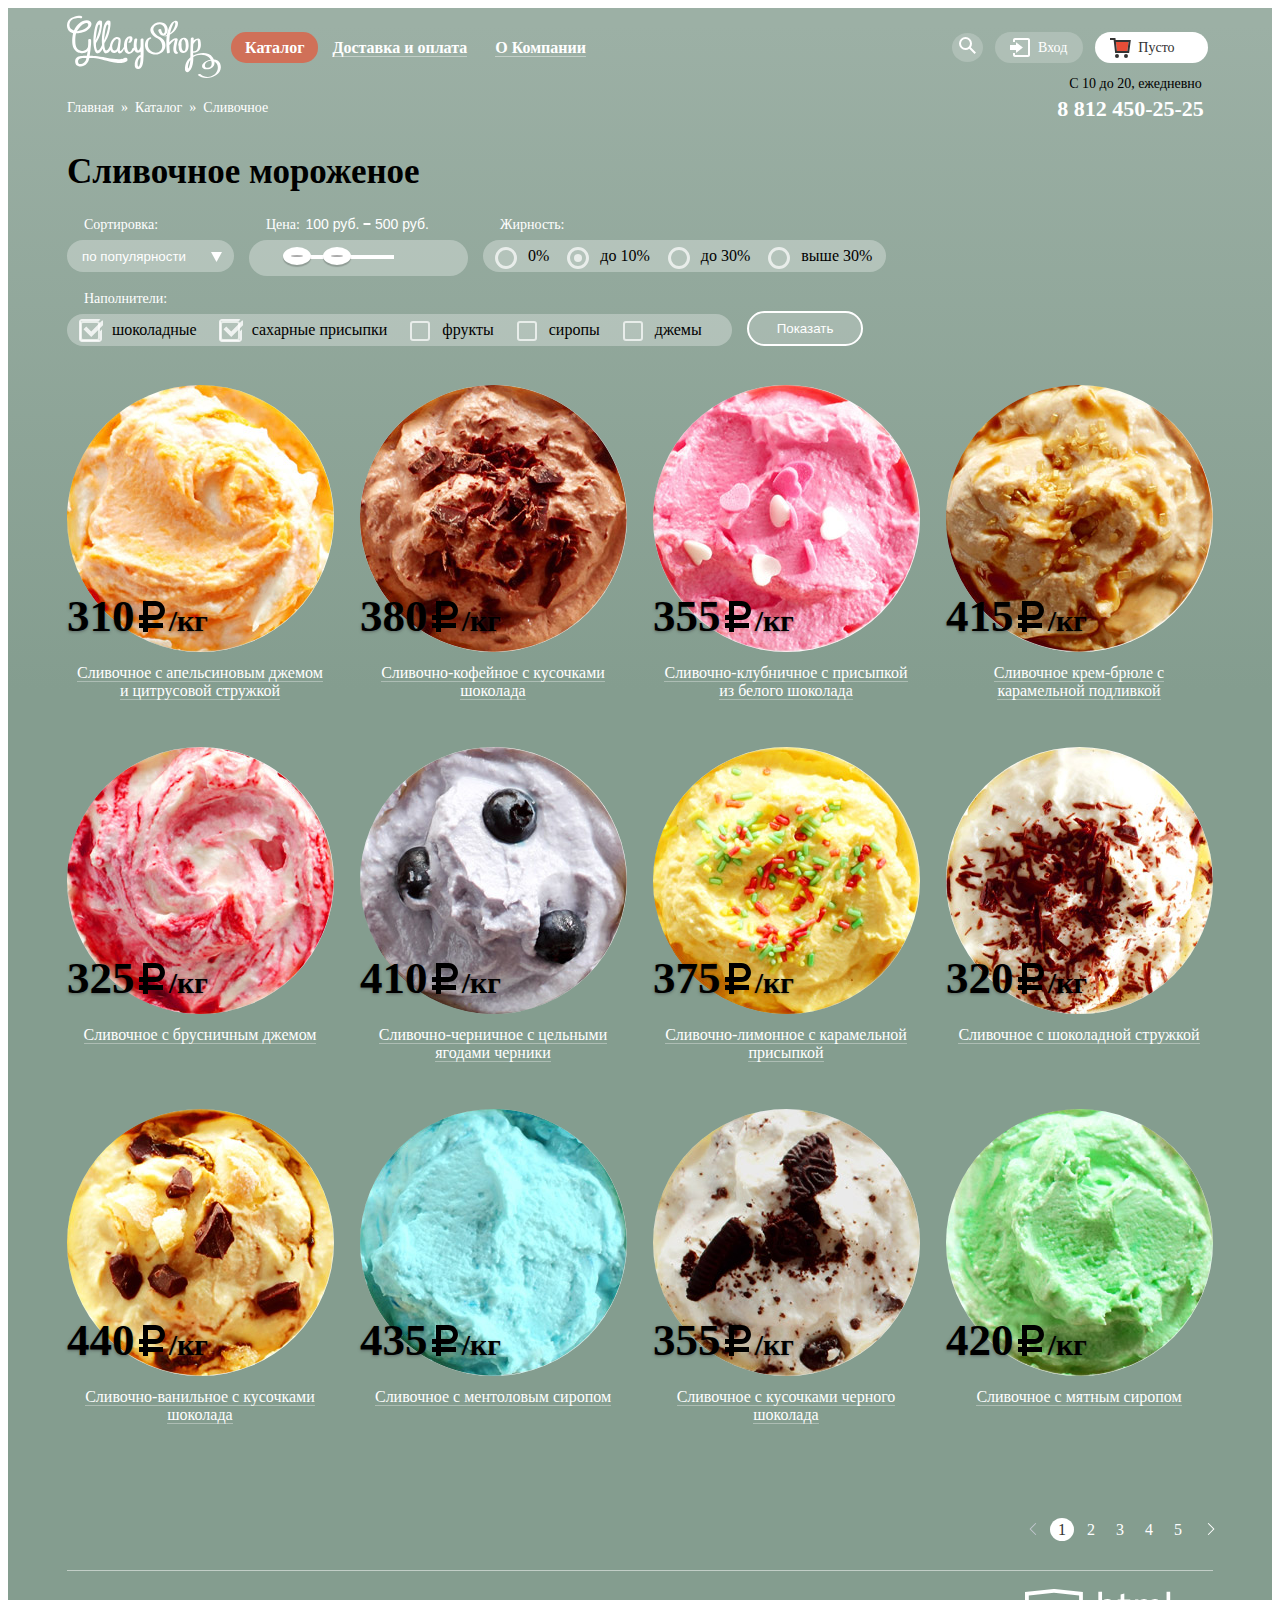
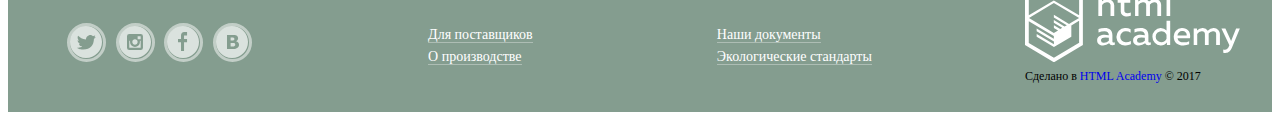
==== catalog.html @ a34c25b6 "сетки (исправление)" ====
<!DOCTYPE html>
<html lang="ru">
  <head>
    <meta charset="utf-8">
    <title>HTML Academy: Глейси</title>
    <link href="https://fonts.googleapis.com/css?family=Roboto:400,500,700" rel="stylesheet">
    <link href="css/normalize.css" rel="stylesheet">
    <link rel="stylesheet" href="css/style.css">
  </head>

  <body>
    <div class="site-wrapper catalog-background">
      <header class="main-header">
        <nav class="main-navigation">
          <a class="main-header-logo" aria-label="Магазин мороженого Глэйси" href="index.html">
            <svg xmlns="http://www.w3.org/2000/svg" width="154" height="64" viewBox="0 0 154 64">
              <g fill="#FFF">
                <path d="M59.292 42.755c-.833-.25-2.153.373-2.153.373s-3.027 2.513-17.84-.378c-10.908-2.129-16.583-1.917-16.583-1.917s1.833-12.5 1.333-16c0 0 0-.917-1.083-.917s-1.75.417-1.75 1 .167 4.417-.25 7.083c0 0-1.417 4.251-6.167 3.917s-5.75-3.75-6.167-6.083-.666-8.833.584-11.5c0 0 7.167.25 11.667-3.583s4.25-7.167 2.083-8.583S15.883 5 12.049 8.5s-5.083 7-5.083 7-5.625-1.208-4.333-7.083C3.982 2.277 12.393 3 12.393 3c1.75.333 1.823.5 2.406-.083s1-2.083-1.75-2.167S2.049 2.021.466 7.5c-1.685 5.828 1.435 9.997 5.622 10.643 0 0-2.288 10.107.545 15.107s6.94 4.917 8.595 4.917 4.572-.916 5.405-2.25c0 0-.393 3.581-.724 4.88 0 0-6.935-.095-9.109 1.036-3.688 1.917-2.917 6.48-1.5 8.104 1.204 1.38 4.812 2.125 7.417.896 2.705-1.277 4.865-3.739 5.549-7.697 0 0 6.368-.469 12.534 1.364s14.756 3.556 17.34 3.556 8.046-.738 8.327-2.889c.186-1.438-.342-2.162-1.175-2.412zM15.862 9.328s3.281-2.5 4.844-.938c0 0 1.25 1.281.094 2.812-.656.869-2.396 3.589-10.656 4.938-.001.001 2.593-4.562 5.718-6.812zm.265 38.906s-4.531 2.469-5.047-.875c-.333-2.158.89-3.18 1.687-3.57s1.875-.879 6.579-.711c0 0 0 3.328-3.219 5.156z"/><path d="M73.576 24.477l-.002 6.77c-.007.038-.019.075-.021.115-.035.931-.418 1.734-.861 2.537a5.56 5.56 0 0 1-1.18 1.463c-.533.469-.877-.564-1.078-.985-1.391-2.915-.726-6.812-.187-9.862.257-1.454-2.706-1.077-2.936.222-.334 1.888-.869 5.118-.547 7.906-.587.101-1.167.366-1.341.737-.511 1.088-2.009 4.704-3.833 3.258-1.319-1.046-1.461-3.743-1.6-5.268-.191-2.111.154-4.267.816-6.266-.058.173 1.14-2.823 1.67-1.703.326.69.032 2.641-.608 3.122-1.571 1.182.875 1.67 1.824.956 1.802-1.356 3.05-5.708-.074-6.232-3.464-.581-5.438 2.923-6.163 5.697-.335 1.279-.563 3.074-.504 4.886-.481.832-2.097 3.533-3.047 4.026-1.125.584-1.104-.229-1.062-.75s.542-5.146.813-8.271c.175-2.014-.062-2.771-.5-3.646s-3.994-2.825-7.146.833c-2.183 2.534-2.912 4.927-3.08 7.054-.213.425-.443.873-.71 1.362-1.5 2.75-3.384 3.909-4.062 2-.594-1.672-.906-3.703-.75-6.188.005-.088 3.5-5 5.062-11.75s1.25-10.062.438-10.625-4.25-1.938-6.312 6.25c-1.523 6.047-2.137 12.5-1.565 17.879a41.603 41.603 0 0 1-1.229 2.434c-1.5 2.75-3.384 3.909-4.062 2-.594-1.672-.906-3.703-.75-6.188.005-.088 3.5-5 5.062-11.75s1.25-10.062.438-10.625-4.25-1.938-6.312 6.25-2.465 17.126-.5 23.125c0 0 1.081 3.375 3.103 3.125 1.671-.207 3.656-1.846 4.829-4.906.144.615.301 1.215.487 1.781 0 0 1.081 3.375 3.103 3.125 1.376-.17 2.964-1.32 4.14-3.423.711 1.839 2.239 3.34 4.213 2.985 2.667-.479 3.218-1.932 3.218-1.932s-.051 2.383 1.657 2.383c1.525 0 2.729-.889 3.938-3.159.409-.77.642-1.218.773-1.481.356 2.144 1.241 4.055 3.018 4.83 2.976 1.298 5.62-1.172 7.167-3.608.473 1.199 1.24 2.156 2.461 2.616 1.338.505 2.659.013 3.772-.928-.005 1.173-.016 2.346-.026 3.519-.584.001-1.239.143-1.547.415-3.203 2.825-4.598 6.241-4.195 10.521.233 2.48 2.576 3.597 4.725 2.662 3.101-1.35 3.57-6.021 3.83-8.836.625-6.829.139-13.939.139-20.791 0-1.293-2.906-.702-2.906.329zM30.252 13.281c.688-2.656 1.329-3.719 1.954-3.719s.938.719.469 3-1.987 8.626-4.094 12.75c0 0 .983-9.374 1.671-12.031zm8.418 0c.688-2.656 1.329-3.719 1.954-3.719s.938.719.469 3-1.987 8.626-4.094 12.75c0 0 .984-9.374 1.671-12.031zm12.859 12.427c-.074.58-.459 4.292-.959 6.292s-.953 2.78-2.583 3.438c-1.704.688-2.438-1.418-2.438-1.418-1.146-3.208.396-6.042 1.667-7.919s2.573-2.096 3.312-1.955a1.36 1.36 0 0 1 1.001 1.562zm21.972 18.056c-.038 2.683-.381 5.377-1.579 7.81-.701.146-1.029-.117-1.239-1.237a10.734 10.734 0 0 1 .049-3.251c.24-2.021 1.382-3.736 2.783-5.153-.007.61-.005 1.22-.014 1.831zM92.301 21.649c-2.541-1.229-4.811-3.29-5.715-6-1.279-3.827 2.928-6.647 6.275-6.474 3.488.181 5.137 3.625 4.967 6.709-.061 1.095-.748 3.557-2.096 2.277-.951-.906-1.369-2.375-1.566-3.632-.191-1.21-3.1-.495-2.898.776.578 3.657 4.527 7.689 7.898 3.863 3.014-3.418 1.656-9.462-2.574-11.233-4.523-1.893-10.135.077-12.529 4.327-2.732 4.85 2.748 9.598 6.629 11.321 6.225 3.338 6.455 14.054-1.818 14.126-3.43.03-6.619-2.438-7.693-5.609-.572-1.688-.279-7.553 2.014-8.003 1.807-.354 1.311-2.04-.453-1.693-3.713.727-5.08 5.515-4.721 8.858.576 5.341 5.578 8.339 10.631 8.295 4.682-.041 8.654-2.929 9.625-7.549.938-4.482-1.912-8.768-5.976-10.359z"/><path d="M110.881 37.532c-2.855-1.552-1.223-7.563-.791-9.875.279-1.492 1.555-3.794-.494-4.296-2.385-.584-5.223 1.687-7.277 3.858.012-2.506.17-4.999.553-7.478 3.088-1.576 5.4-3.821 7.182-7.395 1.295-2.604 1.941-7.971-2.461-6.422-3.986 1.403-5.377 6.017-6.619 9.688a29.258 29.258 0 0 0-1.094 4.378c-.398.16-.803.312-1.219.44-1.658.512-1.441 1.407.238.89.275-.085.543-.173.809-.263-.793 5.612-.256 11.49.248 17.02.049.54 2.969-.001 2.898-.777-.227-2.468-.414-4.922-.496-7.364.283-.104.52-.236.633-.387.889-1.175 1.982-2.203 3.08-3.177.299-.261.605-.513.92-.755l.459-.339c.674-.53.799-.543.381-.04-.061.916-.459 1.93-.625 2.832-.549 2.992-2.127 8.889 1.346 10.775.745.403 3.43-.715 2.329-1.313zm-6.486-24.101c.305-.897.715-1.77 1.094-2.636.473-1.082 1.73-4.768 2.645-3.004.729 1.404-.426 3.717-.938 5.067-.83 2.185-2.254 3.95-4.047 5.297.31-1.58.714-3.155 1.246-4.724z"/><path d="M121.635 30.527c.006-3.288-.375-7.506-4.303-7.863-4.309-.392-6.006 4.123-6.064 7.49-.004.274.135.456.35.569-.004 3.15.76 7.26 4.508 7.197 4.181-.068 5.505-3.714 5.509-7.393zm-4.998 5.475c-2.441-.971-2.219-5.203-2.053-7.24a.542.542 0 0 0-.246-.525c.301-2.017 1.082-5.03 2.863-3.506 1.416 1.211 1.445 4.148 1.521 5.835.053 1.144-.105 6.224-2.085 5.436zM153.135 48.58c-1.127-2.886-3.588-3.994-6.293-4.128a12.032 12.032 0 0 0-1.133-2.076c-3.91-5.788-13.189-5.019-19.475-1.948-.041-.913-.09-1.824-.129-2.73 2.533.127 5-.852 6.502-2.997 1.676-2.395 1.434-6.632.777-9.314-.619-2.525-3.088-2.072-4.93-1.234-.656.298-1.279.744-1.865 1.261.055-.672.111-1.345.16-2.014.111-1.542-2.842-1.153-2.941.203-.453 6.196-.297 12.366-.441 18.54-4.271 3.862-5.348 7.501-5.391 12.06-.02 2.271 1.934 3.961 3.982 2.386 2.895-2.224 3.771-6.629 4.172-9.984.178-1.491.197-3.009.16-4.528 4.49-2.941 10.635-3.149 15.205-.1.938.626 1.711 1.594 2.262 2.696-1.688.3-3.311.855-4.613 1.482-1.713.825-4.256 2.765-4.131 4.936.098 1.69 1.029 2.638 2.283 2.979.078.033.17.063.299.084 6.135.995 10.703-2.626 9.828-7.737 2.984 1.625 4.107 5.405 3.043 8.66-2.387 7.304-11.584 8.932-16.949 4.054-.574-.523-3.184.577-2.729.992 7.786 7.076 27.058.53 22.347-11.543zm-29.944-1.775c-.102 1.738-.459 3.549-1.145 5.143a22.06 22.06 0 0 1-.801 1.598s-.26.064-.316-.717c.025-2.858.809-5.577 2.346-7.892-.025.623-.048 1.245-.084 1.868zm3.129-17.858a.768.768 0 0 0 .146-.172c.516-.917 1.207-1.728 1.908-2.507.527-.586 1.119-1.138 1.803-1.539.324.162.654.991.777 2.131.303 2.772.439 10.096-3.945 9.407-.209-.033-.57.043-.947.171v-.039c-.06-2.478.075-4.967.258-7.452zm13.08 23.744c-.016-.003-.037-.001-.055-.003-1.689-.398-1.502-1.99-1.289-3.086.492-2.524 3.576-3.883 6.117-3.959 1.284 3.567.296 7.87-4.773 7.048z"/>
              </g>
            </svg>
          </a>
          <div class="container-navigation navigation-catalog">
            <ul class="site-navigation">
              <li class="menu-item">
                <a class="general" href="catalog.html" aria-label="Каталог"><span class="catalog-label-link">Каталог</span></a>
                <ul class="menu2">
                  <li class="menu2-item"><a href="#" aria-label="Новинки"><b>Новинки</b></a></li>
                  <li class="menu2-item"><a class="general" href="#" aria-label="Сливочное">Сливочное</a></li>
                  <li class="menu2-item"><a href="#" aria-label="Щербеты">Щербеты</a></li>
                  <li class="menu2-item"><a href="#" aria-label="Фруктовый лед">Фруктовый лед</a></li>
                  <li class="menu2-item"><a href="#" aria-label="Мелорин">Мелорин</a></li>
                </ul>
              </li>
              <li class="menu-item">
                <a class="menu-item-link" href="#" aria-label="Доставка и оплата"><span class="catalog-label-link">Доставка и оплата</span></a>
              </li>
              <li class="menu-item">
                <a class="menu-item-link" href="#" aria-label="О компании"><span class="catalog-label-link">О Компании</span></a>
              </li>
            </ul>
            <ul class="user-navigation">
              <li class="search-navigation">
                <a class="search-button" href="#" aria-label="Поиск">
                  <p class="visually-hidden">Поиск</p>
                  <svg xmlns="http://www.w3.org/2000/svg" xmlns:xlink="http://www.w3.org/1999/xlink" width="17" height="17" viewBox="0 0 17 17">
                    <path fill="#fff" d="M16.958 15.527L11.75 10.32A6.455 6.455 0 0 0 13 6.5 6.5 6.5 0 1 0 6.5 13a6.465 6.465 0 0 0 3.839-1.263l5.205 5.204 1.414-1.414zM6.5 11C4.019 11 2 8.981 2 6.5S4.019 2 6.5 2 11 4.019 11 6.5 8.981 11 6.5 11z"/>
                  </svg>
                </a>
                <div class="search-form">
                  <form name="search"  method="post" action="#">
                  <input type="search" name="text" placeholder="Что ищем?" aria-label="Поиск по сайту">
                  </form>
                </div>
              </li>
              <li class="login-navigation">
                <a class="login-button" href="#" aria-label="Вход">Вход</a>
                <div class="login-form">
                  <form name="login" method="post" action="#">
                    <p class="login-form-item">
                      <label for="user-login"></label>
                      <input id="user-login" type="email" name="user-login" placeholder="Электронная почта">
                    </p>
                    <p class="login-form-item">
                      <label for="user-password"></label>
                      <input id="user-password" type="password" name="user-password" placeholder="Пароль">
                    </p>
                    <div class="login-form-link">
                      <p class="links">
                        <a class="login-link1" href="#" aria-label="Забыли пароль?">Забыли пароль?</a>
                        <a class="login-link2" href="#" aria-label="Новая регистрация">Новая регистрация</a>
                      </p>
                      <button class="button login-form-button" type="submit">Войти</button>
                    </div>
                  </form>
                </div>
              </li>
              <li class="basket basket-full">
                <a class="basket-button" href="#" aria-label="Корзина">Пусто</a>
                <div class="basket-form">
                  <ul class="basket-form2">
                    <li class="basket-item">
                      <button class="delete-basket" type="button">Удалить</button>
                      <a href="#">
                        <img class="basket-item-img" src="img/ice-basket1.jpg" width="33" height="33" alt="Пломбир с апельсиновым джемом">
                        <span class="basket-item-title">Пломбир с апельсиновым джемом</span>
                      </a>
                      <span class="basket-item-cost">1,5 кг x <b>200 руб</b></span>
                      <span class="basket-item-price">300 руб</span>
                    </li>
                    <li class="basket-item basket-item2">
                      <button class="delete-basket" type="button">Удалить</button>
                      <a href="basket-catalog-item">
                        <img class="basket-item-img" src="img/ice-basket2.jpg" width="33" height="33" alt="Клубничный пломбир с присыпкой  из белого шоколада">
                        <span class="basket-item-title">Клубничный пломбир с присыпкой  из белого шоколада</span>
                      </a>
                      <span class="basket-item-cost">1,5 кг x <b>300 руб</b></span>
                      <span class="basket-item-price">450 руб</span>
                    </li>
                    <li class="basket-item basket-cost">
                      <span>Итого: 750 руб</span>
                    </li>
                  </ul>
                  <a class="button cart-order-button" href="#">Оформить заказ</a>
                </div>
              </li>
            </ul>
          </div>
        </nav>
      </header>

      <main class="container">
        <div class="user-contact user-contact-catalog">
          <ul class="breadcrumbs">
            <li class="crumb"><a href="index.html">Главная</a></li>
            <li class="crumb">&#187;</li>
            <li class="crumb"><a href="catalog.html">Каталог</a></li>
            <li class="crumb">&#187;</li>
            <li class="crumb">Сливочное</li>
          </ul>
          <div class="info-contacts">
            <p>С 10 до 20, ежедневно</p>
            <p><a class="tel" href="tel:+78124502525" aria-label="Телефон">8 812 450-25-25</a></p>
          </div>
        </div>
        <h1 class="page-title">Сливочное мороженое</h1>
        <section class="filters">
          <h2 class="visually-hidden">Фильтр товаров</h2>
          <form name="filters" method="post" action="#">
            <div class="filters1">
              <fieldset class="sorting">
                <legend>Сортировка:</legend>
                <div class="filter-select filter-select1">
                  <select class="filter-sort" id="filter-sort" name="filter-sort">
                    <option value="pop">по популярности</option>
                    <option value="min-cost">сначала недорогие</option>
                    <option value="max-cost">сначала дорогие</option>
                    <option value="fat">по жирности</option>
                  </select>
                  <svg class="icon-down" xmlns="http://www.w3.org/2000/svg" width="11" height="10" viewBox="0 0 11 10"><path fill="#ffffff" d="M5.5 10L0 0h11"/></svg>
                </div>
              </fieldset>
              <fieldset class="price-filt">
                <legend class="price-leg">
                  <span>Цена:</span>
                  <label class="min-price"><input type="text" name="min-price" value="100 руб."></label>
                  <label class="max-price"><input type="text" name="max-price" value="500 руб."></label>
                </legend>
                <div class="filter-select">
                  <div class="skroll">
                    <div class="scroll2">
                      <div class="skroll-field"></div>
                    </div>
                    <button class="skroll-left"></button>
                    <button class="skroll-right"></button>
                  </div>
                </div>
              </fieldset>
              <fieldset class="fat-select">
                <legend>Жирность:</legend>
                <div class="filter-select">
                  <ul>
                    <li class="filter-option">
                      <input class="filter-input filter-input-radio" type="radio" name="fat" id="filter-zero">
                      <label for="filter-zero" tabindex="0">0%</label>
                    </li>
                    <li class="filter-option">
                      <input class="filter-input filter-input-radio" type="radio" name="fat" id="filter-10" checked>
                      <label for="filter-10" tabindex="0">до 10%</label>
                    </li>
                    <li class="filter-option">
                      <input class="filter-input filter-input-radio" type="radio" name="fat" id="filter-30">
                      <label for="filter-30" tabindex="0">до 30%</label>
                    </li>
                    <li class="filter-option">
                      <input class="filter-input filter-input-radio" type="radio" name="fat" id="filter-more30">
                      <label for="filter-more30" tabindex="0">выше 30%</label>
                    </li>
                  </ul>
                </div>
              </fieldset>
            </div>
            <div class="filters2">
             <fieldset class="filters">
               <legend>Наполнители:</legend>
               <div class="filter-select">
                 <ul>
                   <li class="filter-option checked">
                     <input class="filter-input filter-input-checkbox" type="checkbox" name="шоколадные" id="filter-chocolate" checked>
                     <label for="filter-chocolate" tabindex="0">шоколадные</label>
                   </li>
                   <li class="filter-option checked">
                     <input class="filter-input filter-input-checkbox" type="checkbox" name="сахарные присыпки" id="filter-sugar" checked>
                     <label for="filter-sugar" tabindex="0">сахарные присыпки</label>
                   </li>
                   <li class="filter-option checked">
                     <input class="filter-input filter-input-checkbox" type="checkbox" name="фрукты" id="filter-fruit">
                     <label for="filter-fruit" tabindex="0">фрукты</label>
                   </li>
                   <li class="filter-option checked">
                     <input class="filter-input filter-input-checkbox" type="checkbox" name="сиропы" id="filter-syrup">
                     <label for="filter-syrup" tabindex="0">сиропы</label>
                   </li>
                   <li class="filter-option checked">
                     <input class="filter-input filter-input-checkbox" type="checkbox" name="джемы" id="filter-jam">
                     <label for="filter-jam" tabindex="0">джемы</label>
                   </li>
                 </ul>
               </div>
             </fieldset>
             <button type="submit" class="filter-button">Показать</button>
           </div>
          </form>
        </section>
        <section>
    		    <h2 class="visually-hidden">Список товаров</h2>
              <ul class="catalog catalog-list">
                <li class="catalog-item">
                  <img class="catalog-item-img" src="img/1.jpg" width="267" height="267" alt="Сливочное с апельсиновым джемом и цитрусовой стружкой">
                  <p class="catalog-item-price">
                    <span class="value">310</span>
                    <span class="weight">/кг</span>
                  </p>
                  <p class="catalog-item-name">
                    <a href="#">Сливочное с апельсиновым джемом и цитрусовой стружкой</a>
                  </p>
                  <button type="button" class="button catalog-item-btn" name="catalog-item-btn"> Быстрый просмотр</button>
                </li>
                <li class="catalog-item">
                  <img class="catalog-item-img" src="img/2.jpg" width="267" height="267" alt="Сливочно-кофейное с кусочками шоколада">
                  <p class="catalog-item-price">
                    <span class="value">380</span>
                    <span class="weight">/кг</span>
                  </p>
                  <p class="catalog-item-name">
                    <a href="#">Сливочно-кофейное с кусочками шоколада</a>
                  </p>
                  <button type="button" class="button catalog-item-btn" name="catalog-item-btn"> Быстрый просмотр</button>
                </li>
                <li class="catalog-item">
                  <img class="catalog-item-img" src="img/3.jpg" width="267" height="267" alt="Сливочно-клубничное с присыпкой из белого шоколада">
                  <p class="catalog-item-price">
                    <span class="value">355</span>
                    <span class="weight">/кг</span>
                  </p>
                  <p class="catalog-item-name">
                    <a href="#">Сливочно-клубничное с присыпкой из белого шоколада</a>
                  </p>
                  <button type="button" class="button catalog-item-btn" name="catalog-item-btn"> Быстрый просмотр</button>
                </li>
                <li class="catalog-item">
                  <img class="catalog-item-img" src="img/4.jpg" width="267" height="267" alt="Сливочное крем-брюле с карамельной подливкой">
                  <p class="catalog-item-price">
                    <span class="value">415</span>
                    <span class="weight">/кг</span>
                  </p>
                  <p class="catalog-item-name">
                    <a href="#">Сливочное крем-брюле с карамельной подливкой</a>
                  </p>
                  <button type="button" class="button catalog-item-btn" name="catalog-item-btn"> Быстрый просмотр</button>
                </li>

                <li class="catalog-item">
                  <img class="catalog-item-img" src="img/5.jpg" width="267" height="267" alt="Сливочное с брусничным джемом">
                  <p class="catalog-item-price">
                    <span class="value">325</span>
                    <span class="weight">/кг</span>
                  </p>
                  <p class="catalog-item-name">
                    <a href="#">Сливочное с брусничным джемом</a>
                  </p>
                  <button type="button" class="button catalog-item-btn" name="catalog-item-btn"> Быстрый просмотр</button>
                </li>
                <li class="catalog-item">
                  <img class="catalog-item-img" src="img/6.jpg" width="267" height="267" alt="Сливочно-черничное с цельными ягодами черники">
                  <p class="catalog-item-price">
                    <span class="value">410</span>
                    <span class="weight">/кг</span>
                  </p>
                  <p class="catalog-item-name">
                    <a href="#">Сливочно-черничное с цельными ягодами черники</a>
                  </p>
                  <button type="button" class="button catalog-item-btn" name="catalog-item-btn"> Быстрый просмотр</button>
                </li>
                <li class="catalog-item">
                  <img class="catalog-item-img" src="img/7.jpg" width="267" height="267" alt="Сливочно-лимонное с карамельной присыпкой">
                  <p class="catalog-item-price">
                    <span class="value">375</span>
                    <span class="weight">/кг</span>
                  </p>
                  <p class="catalog-item-name">
                    <a href="#">Сливочно-лимонное с карамельной присыпкой</a>
                  </p>
                  <button type="button" class="button catalog-item-btn" name="catalog-item-btn"> Быстрый просмотр</button>
                </li>
                <li class="catalog-item">
                  <img class="catalog-item-img" src="img/8.jpg" width="267" height="267" alt="Сливочное с шоколадной стружкой">
                  <p class="catalog-item-price">
                    <span class="value">320</span>
                    <span class="weight">/кг</span>
                  </p>
                  <p class="catalog-item-name">
                    <a href="#">Сливочное с шоколадной стружкой</a>
                  </p>
                  <button type="button" class="button catalog-item-btn" name="catalog-item-btn"> Быстрый просмотр</button>
                </li>
                <li class="catalog-item">
                  <img class="catalog-item-img" src="img/9.jpg" width="267" height="267" alt="Сливочно-ванильное с кусочками шоколада">
                  <p class="catalog-item-price">
                    <span class="value">440</span>
                    <span class="weight">/кг</span>
                  </p>
                  <p class="catalog-item-name">
                    <a href="#">Сливочно-ванильное с кусочками шоколада</a>
                  </p>
                  <button type="button" class="button catalog-item-btn" name="catalog-item-btn"> Быстрый просмотр</button>
                </li>
                <li class="catalog-item">
                  <img class="catalog-item-img" src="img/10.jpg" width="267" height="267" alt="Сливочное с ментоловым сиропом">
                  <p class="catalog-item-price">
                    <span class="value">435</span>
                    <span class="weight">/кг</span>
                  </p>
                  <p class="catalog-item-name">
                    <a href="#">Сливочное с ментоловым сиропом</a>
                  </p>
                  <button type="button" class="button catalog-item-btn" name="catalog-item-btn"> Быстрый просмотр</button>
                </li>
                <li class="catalog-item">
                  <img class="catalog-item-img" src="img/11.jpg" width="267" height="267" alt="Сливочное с кусочками черного шоколада">
                  <p class="catalog-item-price">
                    <span class="value">355</span>
                    <span class="weight">/кг</span>
                  </p>
                  <p class="catalog-item-name">
                    <a href="#">Сливочное с кусочками черного шоколада</a>
                  </p>
                  <button type="button" class="button catalog-item-btn" name="catalog-item-btn"> Быстрый просмотр</button>
                </li>
                <li class="catalog-item">
                  <img class="catalog-item-img" src="img/12.jpg" width="267" height="267" alt="Сливочное с мятным сиропом мороженное">
                  <p class="catalog-item-price">
                    <span class="value">420</span>
                    <span class="weight">/кг</span>
                  </p>
                  <p class="catalog-item-name">
                    <a href="#">Сливочное с мятным сиропом</a>
                  </p>
                  <button type="button" class="button catalog-item-btn" name="catalog-item-btn"> Быстрый просмотр</button>
                </li>
              </ul>
              <ul class="pagination">
                <li class="pagination-item">
                  <a class="preview" href="#">
                    <svg xmlns="http://www.w3.org/2000/svg" width="8" height="12" viewBox="0 0 8 12"><path fill="#C1C6CE" d="M7.237 5.642L1.729.133a.506.506 0 1 0-.716.716L6.163 6l-5.151 5.15a.507.507 0 0 0 .716.717l5.509-5.509a.504.504 0 0 0 0-.716z"/></svg>
                  </a>
                </li>
                <li class="pagination-item general"><a href="#">1</a></li>
                <li class="pagination-item"><a href="#">2</a></li>
                <li class="pagination-item"><a href="#">3</a></li>
                <li class="pagination-item"><a href="#">4</a></li>
                <li class="pagination-item"><a href="#">5</a></li>
                <li class="pagination-item">
                  <a href="#">
                    <svg xmlns="http://www.w3.org/2000/svg" width="8" height="12" viewBox="0 0 8 12"><path fill="#fff" d="M7.237 5.642L1.729.133a.506.506 0 1 0-.716.716L6.163 6l-5.151 5.15a.507.507 0 0 0 .716.717l5.509-5.509a.504.504 0 0 0 0-.716z"/></svg>
                  </a>
                </li>
              </ul>
            </section>
          </main>

          <footer class="main-footer">
            <ul class="footer-social">
              <li>
                <a class="social-button social-button-twitter" href="https://twitter.com" aria-label="Твиттер">
                  <svg xmlns="http://www.w3.org/2000/svg" width="32" height="32" viewBox="0 0 32 32">
                    <path fill="#FFF" d="M16 0C7.164 0 0 7.164 0 16c0 8.837 7.164 16 16 16 8.837 0 16-7.163 16-16 0-8.836-7.163-16-16-16zm7.944 12.809c-.251 6.516-3.463 10.832-10.992 10.702h-.486c-.447 0-4.543-.443-5.344-1.823 2.479.19 4.247-.406 5.12-1.136-1.048-.289-2.923-.461-3.251-2.848.384.104.618.221 1.299.113-1.307-.824-2.758-1.519-2.679-3.643.311.317 1.164.518 1.46.457-.768-.233-2.149-3.244-.974-4.781 1.984 1.79 4.075 3.482 7.804 3.643.227-2.214 1.24-3.699 3.168-4.325 1.84-.479 3.255.26 3.901 1.138.737-.224 1.453-.466 2.193-.685-.004.833-.569 1.463-.935 1.709.747.165 1.423-.475 1.423-.475-.184.963-1.094 1.725-1.707 1.954z"/>
                  </svg>
                </a>
              </li>
              <li>
                <a class="social-button social-button-instagram" href="https://www.instagram.com/" aria-label="Инстаграм">
                  <svg xmlns="http://www.w3.org/2000/svg" width="32" height="32" viewBox="0 0 32 32">
                    <g fill="#FFF">
                      <path d="M20.916 16a4.938 4.938 0 1 1-9.877 0c0-.394.051-.773.138-1.14h-.897v6.838h11.396V14.86h-.897c.086.367.137.746.137 1.14z"/><path d="M15.978 18.659c1.466 0 2.659-1.193 2.659-2.659s-1.193-2.659-2.659-2.659c-1.466 0-2.659 1.193-2.659 2.659s1.192 2.659 2.659 2.659zM18.637 10.302h3.039v3.039h-3.039z"/><path d="M16 0C7.164 0 0 7.164 0 16c0 8.837 7.164 16 16 16 8.837 0 16-7.163 16-16 0-8.836-7.163-16-16-16zm7.955 21.698a2.285 2.285 0 0 1-2.279 2.279H10.279A2.285 2.285 0 0 1 8 21.698V10.302a2.286 2.286 0 0 1 2.279-2.279h11.396a2.286 2.286 0 0 1 2.279 2.279v11.396z"/>
                    </g>
                  </svg>
                </a>
              </li>
              <li>
                <a class="social-button social-button-facebook" href="https://www.facebook.com" aria-label="Фейсбук">
                  <svg xmlns="http://www.w3.org/2000/svg" width="32" height="32" viewBox="0 0 32 32">
                    <path fill="#FFF" d="M16 0C7.164 0 0 7.163 0 16s7.164 16 16 16c8.837 0 16-7.164 16-16S24.837 0 16 0zm4.062 9.455h-3.021v3.444h3.021v3.445h-3.021v8.61H14.02v-8.61H11v-3.445h3.021V9.455c0-1.902 1.353-3.445 3.021-3.445h3.021v3.445z"/>
                  </svg>
                </a>
              </li>
              <li>
                <a class="social-button social-button-vkontakte" href="https://vk.com" aria-label="Вконтакте">
                  <svg xmlns="http://www.w3.org/2000/svg" width="32" height="32" viewBox="0 0 32 32">
                    <g fill="#FFF">
                      <path d="M16.637 14.495c.402-.019.719-.082.951-.188.326-.145.54-.33.641-.559.101-.229.15-.496.15-.797 0-.232-.058-.465-.174-.697-.116-.232-.322-.405-.617-.517-.264-.1-.592-.155-.984-.165a76.242 76.242 0 0 0-1.652-.014h-.339v2.965h.565c.571 0 1.057-.009 1.459-.028zM18.118 17.084c-.282-.081-.672-.125-1.166-.132a127.97 127.97 0 0 0-1.55-.009h-.79v3.493h.264c1.014 0 1.74-.003 2.18-.009a3.2 3.2 0 0 0 1.212-.245c.377-.157.633-.364.774-.625s.214-.562.214-.9c0-.446-.088-.788-.261-1.03-.17-.241-.464-.423-.877-.543z"/>
                      <path d="M16 0C7.164 0 0 7.164 0 16c0 8.837 7.164 16 16 16 8.837 0 16-7.163 16-16 0-8.836-7.163-16-16-16zm6.602 20.531a3.73 3.73 0 0 1-1.124 1.327c-.552.415-1.161.71-1.823.886s-1.501.264-2.519.264h-6.121V8.987h5.443c1.13 0 1.957.038 2.48.113a5.126 5.126 0 0 1 1.561.5c.533.27.929.632 1.189 1.087.26.455.392.975.392 1.558 0 .678-.179 1.278-.536 1.795-.358.518-.863.92-1.517 1.208v.075c.917.182 1.642.559 2.179 1.13.537.571.807 1.325.807 2.261 0 .678-.138 1.283-.411 1.817z"/>
                    </g>
                  </svg>
                </a>
              </li>
            </ul>
            <ul class="docs-info1">
              <li class="bold"><a href="#">Для поставщиков</a></li>
              <li><a href="#">О производстве</a></li>
            </ul>
            <ul class="docs-info2">
              <li><a href="#">Наши документы</a></li>
              <li><a href="#">Экологические стандарты</a></li>
            </ul>
            <div class="footer-copyright">
              <a href="https://htmlacademy.ru/intensive/htmlcss">
                <svg id="Layer_1" data-name="Layer 1" xmlns="http://www.w3.org/2000/svg" viewBox="0 0 108.08 36.85">
                  <title>logo-htmlacademy-small1</title>
                  <path d="M44.61,26.88a2,2,0,0,0,.55-0.1v1.33a3.25,3.25,0,0,1-1.18.21,1.67,1.67,0,0,1-1.67-1,4.84,4.84,0,0,1-3.14,1.08c-1.51,0-2.91-.83-2.91-2.55,0-2.13,2-2.79,3.71-2.79a11.08,11.08,0,0,1,2.17.25v-0.3c0-1-.76-1.77-2.19-1.77a7.42,7.42,0,0,0-3,.64v-1.7a10.21,10.21,0,0,1,3.19-.55c2.36,0,3.81,1.12,3.81,3.65v3a0.54,0.54,0,0,0,.49.59h0.17Zm-6.44-1.13A1.35,1.35,0,0,0,39.63,27h0.11a3.39,3.39,0,0,0,2.41-1V24.58a9.72,9.72,0,0,0-1.81-.21c-1,0-2.16.33-2.16,1.38h0Zm12.36-6.11a5,5,0,0,1,2.57.64V22a4.08,4.08,0,0,0-2.3-.7,2.75,2.75,0,1,0,0,5.49,5,5,0,0,0,2.43-.64v1.71a6.27,6.27,0,0,1-2.76.57A4.21,4.21,0,0,1,46,24.51q0-.21,0-0.41a4.32,4.32,0,0,1,4.18-4.46h0.38Zm12.17,7.24a2,2,0,0,0,.55-0.1v1.33a3.25,3.25,0,0,1-1.18.21,1.67,1.67,0,0,1-1.67-1,4.84,4.84,0,0,1-3.14,1.08c-1.51,0-2.91-.83-2.91-2.55,0-2.13,2-2.79,3.71-2.79a11.08,11.08,0,0,1,2.17.25v-0.3c0-1-.76-1.77-2.19-1.77a7.42,7.42,0,0,0-3,.64v-1.7a10.21,10.21,0,0,1,3.19-.55c2.36,0,3.81,1.12,3.81,3.65v3a0.54,0.54,0,0,0,.49.59h0.17Zm-6.44-1.13A1.35,1.35,0,0,0,57.73,27h0.11a3.39,3.39,0,0,0,2.41-1V24.58a9.72,9.72,0,0,0-1.81-.21c-1.06,0-2.16.33-2.16,1.38h0ZM73,16V28.2H71.35V26.88a3.88,3.88,0,0,1-3.19,1.54,4.4,4.4,0,0,1,0-8.78,3.81,3.81,0,0,1,3,1.3V16H73Zm-4.53,5.22a2.76,2.76,0,1,0,0,5.52A2.86,2.86,0,0,0,71.15,25V23A2.91,2.91,0,0,0,68.49,21.27ZM79,19.64c3.31,0,4.46,2.68,3.92,5.09H76.7c0.21,1.5,1.67,2.11,3.19,2.11a6.11,6.11,0,0,0,2.64-.59v1.6a7.14,7.14,0,0,1-3,.57C77,28.42,74.78,27,74.78,24a4.18,4.18,0,0,1,4-4.39H79Zm0.09,1.54a2.28,2.28,0,0,0-2.44,2.1v0.06H81.3A2,2,0,0,0,79.13,21.18Zm5.73,7V19.87h1.65v1a3.81,3.81,0,0,1,2.78-1.27A2.86,2.86,0,0,1,91.89,21a4.12,4.12,0,0,1,2.91-1.33A3.06,3.06,0,0,1,98,23V28.2h-1.9V23.05a1.59,1.59,0,0,0-1.42-1.75H94.42a2.8,2.8,0,0,0-2.07,1.12V28.2h-1.9V23.05A1.59,1.59,0,0,0,89,21.31H88.8a3,3,0,0,0-2.21,1.29v5.63H84.86Zm21.31-8.33h1.9l-3.91,9.46c-0.9,2.17-2.09,2.86-3.35,2.86a4.76,4.76,0,0,1-1.1-.14V30.46a2.86,2.86,0,0,0,.85.12c0.9,0,1.58-.64,2.07-1.9l0.17-.42-4-8.4h2l2.86,6.29ZM38.73,1.46V6.22a3.81,3.81,0,0,1,2.7-1.14,3.25,3.25,0,0,1,3.44,3.4v5.15H43V8.72a1.81,1.81,0,0,0-1.61-2h-0.3a2.93,2.93,0,0,0-2.32,1.39v5.52h-1.9V1.46h1.9ZM49.94,2.31v3h3V6.91h-3v3.81c0,1.1.5,1.46,1.58,1.46a4.49,4.49,0,0,0,1.69-.33v1.6A6.8,6.8,0,0,1,51,13.8a2.55,2.55,0,0,1-2.86-2.74V6.89H46.58V5.26h1.5V2.74Zm5.4,11.31V5.28H57v1A3.81,3.81,0,0,1,59.77,5a2.86,2.86,0,0,1,2.6,1.33A4.12,4.12,0,0,1,65.28,5,3.06,3.06,0,0,1,68.44,8.4v5.21h-1.9V8.46a1.59,1.59,0,0,0-1.42-1.75H64.89a2.8,2.8,0,0,0-2.07,1.12v5.78h-1.9V8.46A1.59,1.59,0,0,0,59.5,6.71H59.27A3,3,0,0,0,57.06,8v5.63H55.34ZM71.17,1.45H73V13.6H71.17V1.45ZM14.71,0H14.55L0,1.54V28.21l14.55,8.66,14.55-8.66V1.54Zm12.5,27.1L14.55,34.64,1.9,27.12V16.18l12.59,7.5V25L5.86,19.9v1.31l8.68,5.21v1.39L5.87,22.65V24l8.68,5.21,8.75-5.24V18.31L27.2,16V27.12Zm0-12.53-3.48,2-1.6,1L14.51,13v1.31L21,18.23H21l-0.14.09-1,.54-5.37-3.2V17l4.24,2.52-1,.67-3.2-1.9v1.31l2.1,1.24L14.5,22.1,2,14.65,14.51,7.11Zm0-1.32L14.49,5.76,1.91,13.25v-10L14.56,1.92,27.21,3.25v10h0Z" transform="translate(0 -0.02)" fill="#fff"/>
                </svg>
              </a>
              <p>Сделано в <a  href="https://htmlacademy.ru/intensive/htmlcss">HTML Academy</a> &#169; 2017</p>
            </div>
          </footer>
        </div>
  </body>
</html>
---- css/style.css ----
.search-navigationbody{
  margin: 0;
  padding: 0;
  font-family: "Roboto", "Arial", sans-serif;
  font-size: 16px;
  line-height: 22px;
  color: #ffffff;
}

a{
  text-decoration: none;
}

.visually-hidden{
  position: absolute;
  width: 1px;
  height: 1px;
  margin: -1px;
  border: 0;
  padding: 0;
  clip: rect(0 0 0 0);
  overflow: hidden;
}

.site-wrapper {
  background-color: #849d8f;
  background-repeat: no-repeat;
  background-position: center top;
  transition: background-image 0.5s ease, background-color 0.5s ease;
}

.catalog-background {
  background-image: linear-gradient(to bottom, #9cb0a5 1%, #849d8f 40%);
}

.site-wrapper::before,
.site-wrapper::after{
  content: "";
  visibility: hidden;
}

.site-wrapper::before{
  background-image: url("../img/slide2.png");
}

.site-wrapper::after{
  background-image: url("../img/slide3.png");
}

.main-header{
  width: 1200px;
  min-width: 940px;
  margin: 0 auto;
}

.main-navigation{
  display: flex;
  height: 77px;
  font-size: 16px;
  line-height: 18px;
}

.main-header-logo{
  align-self: flex-end;
  margin-right: 10px;
  margin-left: 27px;
  margin-bottom: 2px;
  width: 180px;
}

.site-navigation,
.menu2 ,
.user-navigation{
  list-style: none;
}

.container-navigation{
  width: 100%;
  margin-bottom: 6px;
  display: flex;
  justify-content: space-between;
}

.navigation-catalog {
  margin-bottom: 4px;
}

/* стили главного меню */
.site-navigation{
  margin: 0;
  margin-bottom: -3px;
  padding: 0;
  width: 385px;
  display: flex;
  align-items: center;
}

.menu-item{
  padding-top: 16px;
  padding-bottom: 12px;
}

.catalog-label-link{
  border-bottom: 1px solid rgba(255, 255, 255, 0.4);
}

.menu-item>a{
  padding: 7px 14px;
  color: #ffffff;
  font-weight: bold;
}

.menu-item>.general{
  background-color: #d07058;
  border-radius: 15px;
}

.general span{
  border-bottom: none;
}

.menu-item>a:hover,
.menu-item>a:focus{
  border: none;
  border-radius: 20px;
  color: #333333;
  background-color: #f7f6f3;
}

.menu-item>a:active{
  background-color: rgba(234, 234, 234, 1);
  box-shadow: inset 0px 2px 1px 0px rgb(105, 105, 105);
}

.basket-catalog-item{
  position: relative;
}

.basket-catalog-item:hover .menu2{
  display: block;
}

/* стили подменю главного меню */

.menu2{
  position: absolute;
  top: 45px;
  left: -6px;
  z-index: 1;
  display: none;
  min-width: 143px;
  margin: 0;
  padding: 0;
  border-radius: 5px;
  background-color: #f8f7f4;
}

.menu2 b{
  display: block;
  margin: 0;
  padding: 10px 0px 12px 19px;
  font-size: 14px;
  line-height: 16px;
  font-weight: bold;
  color: #323232;
  border-bottom: 1px solid #d1d0ce;
}

.menu2 a{
  display: block;
  padding: 9px 0px 6px 19px;
  font-size: 14px;
  line-height: 16px;
  font-weight: normal;
  color: #323232;
  border: none;
}

.menu2-item .general{
  color: #ffffff;
  background-color: rgb(208, 112, 88);
}

.menu2-item a:hover,
.menu2-item a:focus{
  background-color: rgba(208, 112, 88, 0.2);

}

.menu2-item a:active{
  background-color: rgba(208, 112, 88, 0.5);
}

.menu2 li:last-child{
  margin-bottom: 8px;
}

.user-navigation{
  display: flex;
  flex-wrap: wrap;
  align-items: center;
  margin: 0;
  padding: 0;
  width: 310px;
}

.user-navigation li:not(:last-child){
  margin-right: 12px;
}

.user-navigation>li:first-child{
  margin-left: 22px;
}

.search-button,
.login-button,
.basket-button{
  padding: 8px 35px;
  border-radius: 20px;
  font-size: 14px;
  line-height: 16px;
  color: #ffffff;
  background-color: rgba(255, 255, 255, 0.2);
}

.search-button:hover,
.login-button:hover,
.basket-button:hover,
.search-button:focus,
.login-button:focus,
.basket-button:focus{
  color: #323232;
  background-color: rgba(255, 255, 255, 1);
}

.search-navigation {
  position: relative;
  margin-bottom: 3px;
  padding-top: 16px;
  padding-bottom: 12px;
}

.search-navigation a{
  padding: 7px 7px 7px 7px;
  border-radius: 50%;
}

.search-navigation svg{
  position: relative;
  top: 2px;
}

.search-button {
  width: 33px;
  height: 33px;
}

.search-navigation:hover .search-form{
  display: block;
}

.search-form{
  position: absolute;
  right: 0;
  top: 47px;
  display: none;
  margin: 0;
  padding: 0;
  padding: 20px 15px;
  border-radius: 5px;
  list-style: none;
  background-color: #f8f7f4;
}

.search-form input{
  width: 300px;
  padding: 9px;
  border: 1px solid #d3d3d3;
  border-radius: 5px;
  font: inherit;
  background-color: #ffffff;
  color: #323232;
}

.search-form input:hover{
  padding: 8px;
  border: 2px solid rgba(154,154,154,0.52);
  color: #323232;
}

.search-form input:focus{
  padding: 8px;
  border: 2px solid rgba(46,136,228,0.52);
  сolor: #323232;
}

.search-button:hover path,
.search-button:focus path{
  fill: #000;
}

.login-navigation{
  position: relative;
  padding-top: 16px;
  padding-bottom: 12px;
}

.login-button{
  padding-right: 16px;
  padding-left: 16px;
}

.login-button,
.basket-button{
  position: relative;
  padding-left: 43px;
}

.basket-button{
  padding-right: 15px;
}

.login-button::before,
.basket-button::before{
  content: "";
  position: absolute;
  top: 6px;
  left: 15px;
  width: 21px;
  height: 21px;
}

.login-button::before{
  background-image: url("../img/entrance.svg");
  background-repeat: no-repeat;
  background-position: 0 0;
}

.basket-button::before{
  background-image: url("../img/basket.svg");
  background-repeat: no-repeat;
  background-position: 0 0;
}

.basket .basket-button{
  padding-right: 33px;
}

.basket-full .basket-button::before{
  padding-top: 16px;
  padding-bottom: 12px;
  background-image: url("../img/basket-red.svg");
  background-repeat: no-repeat;
  background-position: 0 0;
}

.login-button:focus::before,
.login-button:hover::before{
  background-image: url("../img/entrance-black.svg");
}

.basket-button:focus::before,
.basket-button:hover::before{
  background-image: url("../img/basket-black.svg");
}

.basket-full>a{
  color: #323232;
  background-color: rgba(255, 255, 255, 1);
}

.basket-full a:focus::before,
.basket-full a:hover::before{
  background-image: url("../img/basket-red.svg");
}

.login-navigation:hover .login-form{
  display: block;
}

.login-form{
  position: absolute;
  right: -3px;
  top: 45px;
  z-index: 1;
  display: none;
  margin: 0;
  padding: 20px;
  border-radius: 5px;
  list-style: none;
  background: #f8f7f4;
}

.login-form-item{
  margin: 0;
  margin-bottom: 20px;
  padding: 0;
}

.login-form input{
  width: 212px;
  padding: 12px;
  font: inherit;
  color: #323232;
  background-color: #ffffff;
  border: 1px solid #d3d3d3;
  border-radius: 5px;
}

.login-form input:focus{
  border: 2px solid  rgba(46,136,228,0.52);
  padding: 11px;
  color: #323232;
}

.login-form input:hover{
  border: 2px solid rgba(154,154,154,0.52);
  padding: 11px;
  color: #323232;
}

.login-form1,
.login-form2{
  display: block;
  font-size: 13px;
  line-height: 24px;
  color: #323232;
  text-decoration: underline;
  background: transparent;
}

.login-form1:hover,
.login-form2:hover,
.login-form1:focus,
.login-form2:focus
.login-form1:active,
.login-form2:active{
  color: #ffbc9e;
}

.login-form-link{
  display: flex;
  flex-direction: row-reverse;
  justify-content: space-between;
  align-items: flex-start;
}

.links{
  margin: 0;
  margin-left: 17px;
}

.login-form-button{
  padding: 10px 23px;
  border-radius: 20px;
  font-size: 18px;
  line-height: 24px;
  font-weight: bold;
}

.basket{
  padding-top: 16px;
  padding-bottom: 12px;
}

.basket-full{
  position: relative;
}

.basket-full:hover .basket-form{
  display: block;
}

.basket-form{
  position: absolute;
  right: 0px;
  top: 45px;
  z-index: 1;
  display: none;
  margin: 0;
  padding: 0;
  padding: 10px 15px;
  width: 510px;
  border-radius: 5px;
  list-style: none;
  font-size: 13px;
  line-height: 16px;
  color: #323232;
  background-color: #f8f7f4;
}

.basket-form>li{
  display: flex;
  flex-direction: column;
}

.basket-form2{
  margin: 0;
  padding: 0;
  width: 520px;
  min-height: 107px;
  list-style: none;
}

.basket-item{
  position: relative;
  min-height: 51px;
  font-size: 13px;
  line-height: 16px;
  color: #323232;
  display: flex;
  align-items: center;
}

.basket-item a{
  display: flex;
  color: #323232;
}

.basket-item2{
  padding-bottom: 17px;
  border-bottom: 1px solid #cacac7;
}

.basket-item2 .basket-item-title{
  align-self: flex-end;
}

.delete-basket{
  position: absolute;
  left: -2px;
  top: 25px;
  width: 9px;
  height: 9px;
  font-size: 0;
  background-color: transparent;
  border: 0;
  cursor: pointer;
}

.delete-basket::before,
.delete-basket::after{
  content: "";
  position: absolute;
  top: 0;
  left: 0;
  width: 14px;
  height: 1px;
  background-color: #231f20;
}

.delete-basket::before{
  transform: rotate(45deg);
}

.delete-basket::after{
  transform: rotate(-45deg);
}

.basket-item-img{
  margin-right: 14px;
  margin-left: 25px;
}

.basket-item-title{
  display: block;
  width: 217px;
}

.basket-item-title,
.basket-item-cost{
  margin-right: 30px;
}

.basket-item-cost b{
  font-size: 13px;
  line-height: 16px;
  color: #999999;
  font-weight: 500;
}

.basket-cost{
  min-height: 47px;
}

.basket-cost span{
  margin-right: 14px;
  margin-left: auto;
  font-size: 15px;
  line-height: 18px;
  color: #323232;
  font-weight: 700;
}

.cart-order-button{
  align-self: flex-end;
  padding: 10px 15px;
  margin-bottom: 10px;
  font-size: 18px;
  line-height: 24px;
  font-weight: 700;
}

main {
  box-sizing: border-box;
  width: 1200px;
  min-width: 940px;
  margin: 0 auto;
  padding: 0px 27px;
}

main h1{
  margin-top: 2px;
  margin-bottom: 25px;
  padding: 0;
  font-size: 35px;
  line-height: 41px;
}

.user-contact{
  display: flex;
  align-items: center;
  justify-content: space-between;
  margin: 0;
  padding: 0;

  margin-top: -8px;
  margin-bottom: 30px;

  font-size: 14px;
  line-height: 14px;
}

.info-contacts a{
  font-size: 22px;
  line-height: 24px;
  font-weight: 700;
  color: #ffffff;
}

.contact-info a:hover,
.contact-info a:focus,
.contact-info a:active{
  color: #ffbc9e;
}

.user-contact a:hover,
.user-contact a:focus,
.user-contact a:active{
  color: #ffbc9e;
}

.user-contact-index{
  justify-content: flex-end;
}

.user-contact-index .info-contacts{
  padding-top: 4px;
}

.user-contact-index .info-contacts{
  margin-top: -3px;
  margin-right: -25px;
}

.info-contacts p{
  margin: 0;
  padding: 0;
}

.info-contacts p:first-of-type{
  margin-bottom: 6px;
  padding-left: 10px;
}

.slider{
  width: 1105px;
  margin: 0 auto;
  padding: 0 20px;
  position: relative;
  padding-top: 275px;
  text-align: center;
  color: #ffffff;
}

.slider-list{
  margin: 0;
  padding: 0;
  list-style: none;
}

.slide-title{
  width: 700px;
  margin: 0 auto;
  margin-bottom: 28px;
  font-size: 60px;
  line-height: 60px;
  font-weight: 800;
}

.slider-controls{
  position: absolute;
  bottom: 20px;
  left: 0;
  z-index: 20;
  font-size: 0;
}

.slider-controls label{
  display: inline-block;
  width: 17px;
  height: 17px;
  margin-right: 8px;
  vertical-align: top;
  background-color: transparent;
  border: 2px solid #ffffff;
  border-radius: 50%;
  cursor: pointer;
}

.slide{
  display: none;
}

.slider-controls label:hover{
  background-color: rgba(255,255,255,0.4);
}

#product-1:checked ~ .site-wrapper #slide1,
#product-2:checked ~ .site-wrapper #slide2,
#product-3:checked ~ .site-wrapper #slide3{
  display: block;
}

#product-1:checked ~ .site-wrapper label[for="product-1"],
#product-2:checked ~ .site-wrapper label[for="product-2"],
#product-3:checked ~ .site-wrapper label[for="product-3"]{
  background-color: #ffffff;
}

#product-1:checked ~ .site-wrapper{
  background-color: #849d8f;
  background-image: url("../img/slide1.png");
}

#product-2:checked ~ .site-wrapper{
  background-color: #8996a6;
  background-image: url("../img/slide2.png");
}

#product-3:checked ~ .site-wrapper{
  background-color: #9d8b84;
  background-image: url("../img/slide3.png");
}

.slide-button{
  padding: 12px 44px;
  font-weight: 600;
  font-size: 31px;
  line-height: 41px;
}


.button{
  display: inline-block;
  text-align: center;
  color: #ffffff;
  vertical-align: top;
  text-decoration: none;
  text-shadow: 0 2px 5px rgba(160, 32, 11, 0.76);
  background-color: #f26843;
  background-image: linear-gradient(to bottom, #f26843 0%, #e74a35 100%);
  border-radius: 30px;
  box-shadow: 0 1px 1px rgba(172, 16, 0, 1);
  border: none;
  cursor: pointer;
}

.button:hover,
.button:focus{
  background-color: #ed705e;
  background-image: linear-gradient( 90deg, #ed705e 0%, #f58669 100%);
  box-shadow: 0px 2px 0px 0px rgba(172, 16, 0, 1);
}

.button:active{
  background-color: #e74a35;
  box-shadow: inset 0px 2px 2px 0px rgba(148, 39, 24, 1);
}

.presents{
  padding: 0;
  padding-top: 13px;
  display: flex;
  justify-content: space-between;
  font-weight: 700;
}

.presents > div {
  display: flex;
  flex-direction: column;
  width: 560px;
  min-height: 206px;
  padding-bottom: 23px;
  border-radius: 15px;
  font-size: 18px;
  line-height: 22px;
  color: white;
}

.presents p,
.presents h3 {
  margin: 0;
  padding: 0;
  padding-left: 18px;
  padding-right: 25px;
  padding-top: 15px;
}

.present-raspberry h3,
.present-chocolate h3 {
  padding-top: 16px;
  padding-bottom: 13px;
  font-size: 35px;
  line-height: 41px;
}

.present-raspberry{
  background-color: #b20026;
  background-image: url("../img/raspberry.jpg");
  background-position: 50% 50%;
  background-repeat: no-repeat;
  background-size: cover;
}

.present-chocolate{
  background-color: #4d2811;
  background-image: url("../img/chocolate.jpg");
  background-position: 50% 50%;
  background-repeat: no-repeat;
  background-size: cover;
}

.presents .btn-rsp,
.presents .btn-ch {
  align-self: flex-end;
  margin-right: 22px;
  margin-top: 45px;
  padding: 12px 23px;
}

.presents .btn-ch {
  padding: 11px 21px;
}

.hits{
  padding-top: 40px;
  min-height: 363px;
}

.catalog-item-name a{
  color: #ffffff;
  border-bottom: 1px solid #adbdb4;
}

.catalog-item-name a:hover,
.catalog-item-name a:focus,
.catalog-item-name a:active{
  color: #ffbc9e;
  border-bottom-color: #ffbc9e;
}

.about-us{
  min-height: 256px;
  margin: 0px;
  padding: 24px 20px;
  border-radius: 15px;
  color: #323232;
  background-color: #f1e8d5;
  background-image: url("../img/waffles.jpg");
  background-position: top left;
  background-repeat: repeat;
  background-size: auto;
}

.about-us h2{
  margin: 0;
  padding: 0;
  font-size: 24px;
  line-height: 30px;
  font-weight: 500;
}

.about-us-list{
  list-style: none;
}

.useful-information{
  padding: 0;
  margin: 40px 0px;
  min-height: 220px;
  display: flex;
  justify-content: space-between;
}

.blog-news,
.mail-distrib{
  width: 560px;
  padding-bottom: 22px;
  border-radius: 15px;
}

.mail-distrib{
  width: 549px;
  padding-bottom: 22px
}

.blog-news{
  margin-right: auto;
  color: #323232;
  background-color: #ffffff;
  background-image: url("../img/strawberry.jpg");
  background-position: 17% 39%;
  background-repeat: no-repeat;
  background-size: auto;
}

.blog-news h3{
  margin: 0;
  margin-top: 23px;
  margin-left: 20px;
  font-size: 16px;
  line-height: 22px;
}

.more-information{
  display: block;
  width: 52%;
  margin-left: 20px;
  margin-top: 4px;
  font-size: 24px;
  line-height: 30px;
  color: #323232;
  font-weight: bold;
  text-decoration: underline;
}

.useful-information a:hover,
.useful-information a:focus,
.useful-information a:active{
  color: #e84d37;
  border-bottom-color: #f9cdc4;
}

.mail-distrib{
  color: #323232;
  background-color: #f8f7f4;
  border: 5px solid #fe9e90;
  border-image: url("../img/bg-post.svg") 5 round round;
}

.mail-distrib p{
  margin: 30px 20px;
  color: #5a5a5a;
}

.mail-distrib form{
  margin-left: 21px;
  padding-top: 5px;
}

.mail-distrib input[type="email"]{
  font: inherit;
  color: #323232;
  background-color: #ffffff;
  border: 1px solid #d3d3d3;
  border-radius: 5px;
  padding: 10px 13px;
  width: 339px;
}

.mail-distrib input[type="email"]:focus{
  border: 2px solid rgba(46,136,228,0.52);
  padding: 9px 12px;
  color: #323232;
}

.mail-distrib input[type="email"]:hover{
  border: 2px solid rgba(154,154,154,0.52);
  padding: 9px 12px;
  color: #323232;
}

.subscribe-button{
  font-size: 18px;
  line-height: 24px;
  padding: 9px 18px;
  margin-left: 7px;
  margin-top: -1px;
}

.map{
  height: 427px;
  margin: 0 -27px;
  margin-bottom: 1px;
  display: flex;
  justify-content: flex-end;
  align-items: center;
  position: relative;
  color: #323232;
  background-color: #c7c6c5;
  background-image: url("../img/map.jpg");
  background-position: 50% 50%;
  background-repeat: no-repeat;
  background-size: cover;
}

.map-form{
  position: absolute;
  top: 62px;
  right: 28px;
  width: 252px;
  padding-top: 27px;
  padding-left: 25px;
  padding-right: 24px;
  border-radius: 15px;
  font-size: 14px;
  line-height: 20px;
  background-color: #ffffff;
}

.map-address{
  margin: 0;
  padding: 0;
}

.map-contact {
  margin: 0;
  margin-top: 16px;
  padding: 0;
}

.map-form b {
  display: block;
  margin-top: 4px;
  font-size: 18px;
  line-height: 24px;
}

.map-contact-button {
  margin-top: 25px;
  margin-bottom: 32px;
  padding: 10px 28px;
  font-size: 18px;
  line-height: 24px;
}

.main-footer{
  width: 1146px;
  margin: 0 auto;
  padding: 28px 0px 27px 0px;
  display: -webkit-box;
  display: -ms-flexbox;
  display: flex;
  justify-content: space-between;
  align-items: center;
  border-top: 1px solid rgba(255,255,255,0.5);
  font-size: 14px;
  line-height: 18px;
}

.footer-social{
  width: 185px;
  margin: 0;
  padding: 0;
  display: flex;
  justify-content: space-between;
  list-style: none;
}

.docs {
  display: flex;
  width: 345px;
  margin-top: -10px;
  font-size: 13px;
  line-height: 18px;
  list-style: none;
}

.docs-info1,
.docs-info2 {
  margin: 0;
  padding: 0;
  display: flex;
  flex-direction: column;
  list-style: none;
}

.docs-info1 li:first-of-type,
.docs-info2 li:first-of-type {
  margin-top: 8px;
}

.docs-info1 li:last-of-type,
.docs-info2 li:last-of-type {
  padding-top: 4px;
}

.social-button{
  display: block;
  width: 33px;
  height: 33px;
  border: 3px solid rgba(255, 255, 255, 0.5);
  border-radius: 50%;
}

.social-button:hover{
  border: 3px solid rgba(255, 255, 255, 0.7);
}

.social-button:active{
  border: 3px solid rgba(255, 255, 255, 0.7);
}

.social-button path{
  fill: #ffffff;
  opacity: 0.7;
}

.social-button:hover path,
.social-button:focus path{
  opacity: 1;
}

.social-button:active path{
  fill: #e6ebe9;
}

.footer-social a,
.docs-info1 a,
.docs-info2 a,
.copyright{
  color: #ffffff;
}

.docs-info1 a,
.docs-info2 a,
.copyright {
    border-bottom: 1px solid #adbdb4;
}

.docs-info1 a:hover,
.docs-info2 a:hover,
.copyright:hover,
.docs-info1 a:focus,
.docs-info2 a:focus
.copyright:focus,
.docs-info1 a:active,
.docs-info1 a:active,
.copyright.general{
  color: #ffbc9e;
  border-bottom-color: #ffbc9e;
}

.social::before{
  content: "";
  position: absolute;
  top: 10px;
  width: 60px;
  height: 60px;
  background-repeat: no-repeat;
  background-position: 0 0;
}

a .bold {
  font-weight: bold;
}

.docs-info1 li:first-of-type::before{
  content: "";
  position: absolute;
  left: -22px;
  top: 10px;
  width: 15px;
  height: 15px;
  background-image: url("../img/like.svg");
  background-repeat: no-repeat;
  background-position: 0 0;
}

.user{
  display: flex;
  flex-direction: column;
}

.feadback-item{
  margin: 0;
  margin-bottom: 20px;
  padding: 0;
}

.feedback-form input,
.feedback-form textarea{
  padding: 9px;
  font: inherit;
  color: #323232;
  background-color: #ffffff;
  border: 1px solid #d3d3d3;
  border-radius: 5px;
}

.feedback-form input:focus,
.feedback-form textarea:focus{
  color: #323232;
  border: 2px solid #c7c6c5;
  padding: 8px;
}

.feedback-form input[type="text"],
.feedback-form input[type="email"]{
  width: 265px;
}

.feedback-form textarea{
  margin-bottom: 25px;
  width: 406px;
  resize: none;
}

.feedback-button{
  align-self: flex-end;
  padding: 10px 25px;
}

.feedback-form h2{
  margin: 0;
  margin-bottom: 25px;
  padding: 0;
  font-size: 24px;
  line-height: 28px;
  color: #323232;
}

.breadcrumbs{
  margin: 0;
  margin-top: 18px;
  padding: 0;
  display: flex;
  list-style: none;
}

.crumb{
  position: relative;
  padding-right: 7px;
  font-size: 14px;
  line-height: 16px;
  color: #ffffff;
}

.crumb a{
  color: #ffffff;
}

.filters{
  margin-bottom: 39px;
}

.filters fieldset{
  margin: 0;
  margin-right: 15px;
  padding: 0;
  border: none;
}

.filters legend{
  margin-left: 15px;
  margin-bottom: 7px;
  font-size: 14px;
  line-height: 16px;
  color: #ffffff;
}

.filters input{
  font-size: 16px;
  line-height: 18px;
  color: #ffffff;
}

.filter-sort{
  padding-right: 25px;
  color: #ffffff;
  background-color: transparent;
  border: none;
  appearance: none;
}

.filter-sort:focus,
.filter-sort:hover{
  color: #323232;
}

.filter-sort:focus + .icon-down path,
.filter-sort:hover + .icon-down path{
  fill: #323232;
}

.filter-select{
  padding: 7px 12px;
  background-color: rgba(255, 255, 255, 0.3);
  border-radius: 25px;
}

.filter-select1{
  position: relative;
  display: inline-block;
  vertical-align: top;
  padding: 7px 8px 7px 15px;
}

.icon-down{
  position: absolute;
  right: 12px;
  top: 12px;
  z-index: 1;
  pointer-events: none;
  -webkit-box-sizing: border-box;
          box-sizing: border-box;
}


.price-leg{
  display: inline-block;
  position: relative;
  vertical-align: top;
}

.price-leg label{
  display: inline-block;
  vertical-align: top;
  font-size: 14px;
  line-height: 16px;
  cursor: pointer;
}

.price-leg input{
  width: 55px;
  margin: 0;
  font-size: 14px;
  line-height: 16px;
  background: none;
  border: none;
}

.min-price,
.max-price{
  width: 60px;
  margin-right: 6px;
  margin-top: -2px;
}

.price-leg::after{
  content: "";
  position: absolute;
  top: 45%;
  left: 58%;
  width: 7px;
  height: 2px;
  background: #ffffff;
  transform: translate(-50%, -50%);
}

.price-filt{
  position: relative;
  width: 215px;
}

.price-filt .filter-select{
  width: 195px;
  height: 20px;
}

.skroll {
    position: absolute;
    bottom: 17px;
    left: 17px;
}

.skroll2 {
    width: 175px;
    height: 4px;
    background: rgba(255,255,255,.3);
    margin-left: 5px;
}

.skroll-field{
  width: 103px;
  height: 4px;
  background: #fff;
  margin-left: 25px;
}

.skroll-left,
.skroll-right {
  position: absolute;
  top: -8px;
  width: 4px;
  height: 4px;
  background: #ababab;
  border: 8px solid #ffffff;
  border-radius: 50%;
  box-shadow: 0 2px 1px 0 rgba(0, 1, 1, 0.2);
  cursor: pointer;
}

.skroll-left{
  left: 17px;
}

.skroll-right{
  right: 43px;
}

.skroll-left:hover,
.skroll-right:hover {
  width: 6px;
  height: 6px;
  cursor: pointer;
}

.filter-select ul{
  padding: 0;
  margin: 0;
  list-style: none;
}

.filter-option{
  display: inline-block;
  vertical-align: top;
  padding-left: 33px;
  padding-right: 14px;
}

.filter-option label{
  position: relative;
  display: block;
  cursor: pointer;
  user-select: none;
}

.filter-input-radio + label::before{
  content: "";
  position: absolute;
  left: -33px;
  top: 0;
  width: 16px;
  height: 16px;
  border: 3px solid rgba(255,255,255,0.7);
  border-radius: 50%;
}

.filter-input-radio:hover + label::before,
.filter-input-radio:focus + label::before{
  border-color: rgba(255,255,255,1);
}

.filter-input-radio:checked + label::after{
  content: "";
  position: absolute;
  top: 7px;
  left: -26px;
  width: 8px;
  height: 8px;
  background-color: rgba(255,255,255,0.7);
  border-radius: 50%;
}

.filter-input-radio:checked:hover + label::after,
.filter-input-radio:checked:focus + label::after{
  background-color: rgba(255,255,255,1);
}

.fillers{
  margin-right: 15px;
}

.fillers .filter-select{
  padding-right: 0px;
}

.checked{
  padding-right: 18px;
  padding-left: 33px;
}

.checked input,
.filter-option input{
  display: none;
}

.filter-input-checkbox + label::before{
  content: "";
  position: absolute;
  left: -32px;
  top: 0;
  width: 16px;
  height: 16px;
  border: 2px solid rgba(255, 255, 255, 0.7);
  border-radius: 3px;
}

.filter-input-checkbox:hover + label::before{
  border-color: rgba(255, 255, 255, 1);
}

.filter-input-checkbox:checked + label::after{
  content: "";
  position: absolute;
  top: -2px;
  left: -33px;
  width: 24px;
  height: 24px;
  background-image: url("../img/checkbox-on.svg");
  background-repeat: no-repeat;
  background-position: 0 0;
  opacity: 0.8;
}

.filter-input-checkbox:checked:hover + label::after,
.filter-input-checkbox:checked:focus + label::after{
  opacity: 1;
}

.filter-button {
  align-self: flex-end;
  padding: 8px 28px;
  border: 2px solid #ffffff;
  border-radius: 25px;
  color: #ffffff;
  background-color: rgba(255, 255, 255, 0.2);
  cursor: pointer;
}

.filter-button:hover,
.filter-button:focus{
  color: #323232;
  background-color: rgba(255, 255, 255, 1);
}

.filter-button:active{
  padding: 10px 30px;
  color: #323232;
  background-color: rgba(234, 234, 234, 1);
  border: none;
  box-shadow: inset 0px 2px 1px 0px rgb(105, 105, 105);
}

.pagination {
  margin: 0;
  padding: 0;
  padding-bottom: 31px;
  margin-right: -15px;
  height: 56px;
  display: flex;
  justify-content: flex-end;
  align-items: flex-end;
  list-style: none;
}

.pagination-item a{
  padding: 3px 8px;
  border-radius: 50%;
  font-size: 16px;
  line-height: 18px;
  color: #ffffff;
}

.general a{
  color: #323232;
  background-color: rgb(255, 255, 255);
}

.pagination-item a:hover,
.pagination-item a:focus{
  background-color: rgba(255, 255, 255, 0.4);
}

.pagination-item a:active{
  background-color: rgba(255, 255, 255, 1);
  color: #323232;
}

.pagination-item{
  margin-right: 5px;
}

.pagination-item:last-of-type{
  margin-left: 4px;
}

.preview svg{
  transform: rotate(180deg);
}

.preview:hover,
.preview:focus{
  background:none
}

.about-us-list{
  margin: 0;
  padding: 0;
  display: flex;
  flex-wrap: wrap;
  justify-content: space-around;
}

.about-us-list li{
  position: relative;
  width: 50%;
  margin-bottom: 2px;
}

.about-us-list p{
  margin: 0;
  margin-top: 20px;
  padding-left: 56px;
  padding-right: 10px;
}

.about-us-list2 p,
.about-us-list4 p{
  padding-left: 70px;
}

.about-us-list li::before{
  content: "";
  position: absolute;
  top: 8px;
  left: 0px;
  width: 60px;
  height: 60px;
  background-repeat: no-repeat;
  background-position: 0 0;
}

.about-us-list .about-us-list1::before{
  background-image: url("../img/ice-cream.svg");
}

.about-us-list .about-us-list2::before{
  left: 12px;
  background-image: url("../img/cow.svg");
}

.about-us-list .about-us-list3::before{
  background-image: url("../img/eco.svg");
}

.about-us-list .about-us-list4::before{
  left: 12px;
  background-image: url("../img/thermometer.svg");
}

.docs-info1{
  position: relative;
  margin-left: 23px;
  margin-right: 31px;
}

.footer-copyright{
  width: 215px;
  margin-right: -27px;
  margin-top: -10px;
}

.footer-copyright p{
  margin: 0;
  padding: 0;
  font-size: 12px;
  line-height: 18px;

}

.info-contacts{
  width: 215px;
  height: 100%;
  margin-right: -25px;
  text-align: center;
}

.filters1,
.filters2{
  display: flex;
}

.filters1{
  margin-bottom: 15px;
}

.sotring{
  margin-right: 17px;
}

.price-filt .legend{
  margin-left: 11px;
  margin-bottom: 5px;
}

.price-filt .filter-select{
  padding: 8px 12px;
}

.fat-select .legend{
  margin-left: 14px;
}

.fat-select .filter-select{
  padding-right: 0px;
}

.catalog{
  display: flex;
  flex-wrap: wrap;
  justify-content: space-between;
  margin: 0;
  padding:0;
  list-style: none;
}

.catalog-list{
  margin-bottom: 12px;
}

.catalog-item{
  position: relative;
  width: 267px;
  min-height: 324px;
  margin-bottom: 38px;
  display: -webkit-box;
  display: -ms-flexbox;
  display: flex;
  justify-content: flex-end;
  flex-direction: column;
}

.catalog-item-img{
  width: 267px;
  height: 267px;
  margin-bottom: 14px;
  border-radius: 50%;
  z-index: 9;
}

.catalog-list .catalog-item-img{
  margin-bottom: 12px;
}

.catalog-item-price{
  position: absolute;
  margin: 0;
  bottom: 66px;
  font-size: 45px;
  line-height: 45px;
  font-weight: bold;
  text-shadow: 0 1px 3px rgba(49, 50, 53, 0.5);
  z-index: 9;
}

.value{
  margin: 0;
  padding-right: 35px;
  font-size: 45px;
  line-height: 45px;
  font-weight: 700;
}

.value::after{
  content: url(../img/ruble-black.svg);
  position: absolute;
  top: 4px;
  right: 40px;
  width: 31px;
  height: 36px;
  background-repeat: no-repeat;
  background-position: 0 0;
}

.weight{
  margin-left: -12px;
  font-size: 30px;
  line-height: 45px;
  text-shadow: 0px 1px 3px rgba(49, 50, 53, 0.5);
}

.catalog-item-name{
  margin: 0;
  min-height: 45px;
  padding-left: 6px;
  padding-right: 7px;
  text-align: center;
  z-index: 9;
}

.catalog-item-btn{
  position: absolute;
  bottom: -55px;
  left: 30px;
  display: none;
  padding: 10px 20px;
  font-size: 18px;
  line-height: 24px;
  font-weight: 700;
  text-align: center;
  color: #ffffff;
  cursor: pointer;
}

.catalog-item::after{
  position: absolute;
  content: '';
  left: -13px;
  top: -8px;
  width: 293px;
  height: 405px;
  border-radius: 5px;
}

.catalog-item-hit::before{
  content: "";
  position: absolute;
  top: 0px;
  z-index: 15;
  width: 60px;
  height: 60px;
  background-image: url("../img/hit.svg");
  background-position: 0 0;
}

.catalog-item:hover > .catalog-item-btn,
.catalog-item:focus > .catalog-item-btn{
  display: block;
  z-index: 10;
}

.catalog-item:hover::after,
.catalog-item:focus::after{
  background-color: rgba(248, 247, 244, 0.2);
  box-shadow: 0 20px 20px 0 rgba(0, 0, 0, 0.4);
  z-index: 7;
}

.catalog-item:hover,
.catalog-item:focus{
  z-index: 10;
}

.feedback-form {
  position: fixed;
  display: none;
  color: #323232;
  background-color: #f8f7f4;
}

.feedback-form{
  top: 340px;
  left: 50%;
  margin-left: -235px;
  width: 425px;
  padding: 25px;
  border-radius: 15px;
}

.feedback-button-close{
  position: absolute;
  top: 20px;
  right: 20px;
  width: 18px;
  height: 20px;
  font-size: 0;
  background-color: transparent;
  border: 0;
  cursor: pointer;
}

.feedback-button-close::before,
.feedback-button-close::after{
  content: "";
  position: absolute;
  top: 8px;
  width: 18px;
  height: 3px;
  background-color: #231f20;
}

.feedback-button-close::before{
  transform: rotate(45deg);
}

.feedback-button-close::after{
  transform: rotate(-45deg);
}

.user{
  display: flex;
  flex-direction: column;
}

.feadback-item{
  margin: 0;
  margin-bottom: 20px;
  padding: 0;
}

.feedback-form input,
.feedback-form textarea{
  padding: 9px;
  font: inherit;
  color: #323232;
  background-color: #ffffff;
  border: 1px solid #d3d3d3;
  border-radius: 5px;
}

.feedback-form input:focus,
.feedback-form textarea:focus{
  border: 2px solid rgba(46,136,228,0.52);
  padding: 8px;
  color: #323232;
}

.feedback-form input:hover,
.feedback-form textarea:hover{
  border: 2px solid rgba(154,154,154,0.52);
  padding: 8px;
  color: #323232;
}

.feedback-form input[type="text"],
.feedback-form input[type="email"]{
  width: 265px;
}

.feedback-form textarea{
  margin-bottom: 25px;
  width: 406px;
  resize: none;
}

.button .feedback-button {
  align-self: flex-end;
  padding: 10px 25px;
}
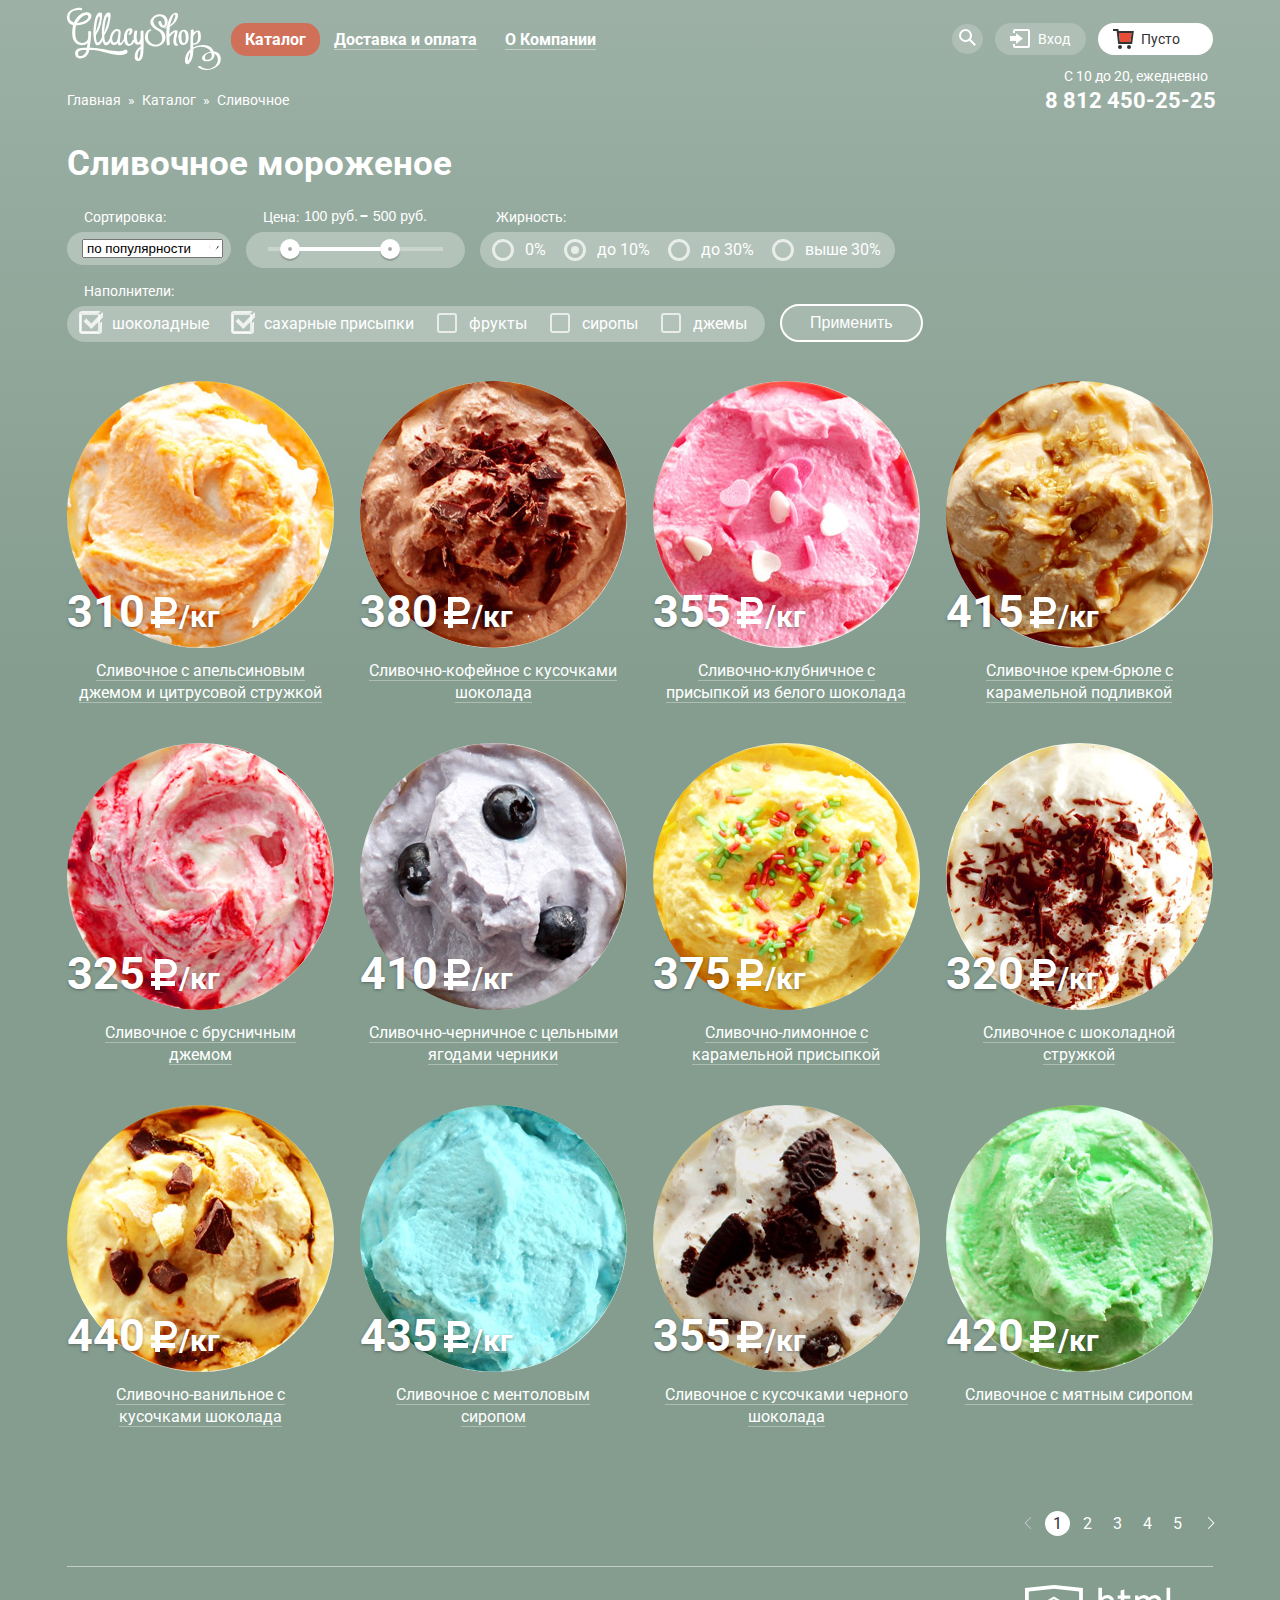
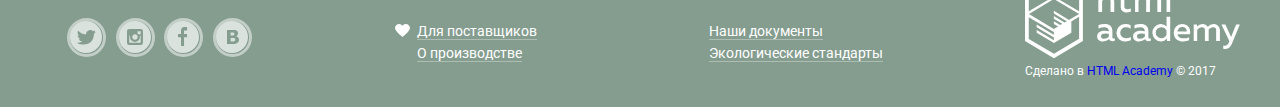
==== commit f6a26603: "Декоративные элементы личного проекта" ====
--- a/catalog.html
+++ b/catalog.html
@@ -12,7 +12,7 @@
     <div class="site-wrapper catalog-background">
       <header class="main-header">
         <nav class="main-navigation">
-          <a class="main-header-logo" aria-label="Магазин мороженого Глэйси" href="index.html">
+          <a class="main-header-logo" href="index.html" aria-label="Магазин мороженого Глэйси" href="index.html">
             <svg xmlns="http://www.w3.org/2000/svg" width="154" height="64" viewBox="0 0 154 64">
               <g fill="#FFF">
                 <path d="M59.292 42.755c-.833-.25-2.153.373-2.153.373s-3.027 2.513-17.84-.378c-10.908-2.129-16.583-1.917-16.583-1.917s1.833-12.5 1.333-16c0 0 0-.917-1.083-.917s-1.75.417-1.75 1 .167 4.417-.25 7.083c0 0-1.417 4.251-6.167 3.917s-5.75-3.75-6.167-6.083-.666-8.833.584-11.5c0 0 7.167.25 11.667-3.583s4.25-7.167 2.083-8.583S15.883 5 12.049 8.5s-5.083 7-5.083 7-5.625-1.208-4.333-7.083C3.982 2.277 12.393 3 12.393 3c1.75.333 1.823.5 2.406-.083s1-2.083-1.75-2.167S2.049 2.021.466 7.5c-1.685 5.828 1.435 9.997 5.622 10.643 0 0-2.288 10.107.545 15.107s6.94 4.917 8.595 4.917 4.572-.916 5.405-2.25c0 0-.393 3.581-.724 4.88 0 0-6.935-.095-9.109 1.036-3.688 1.917-2.917 6.48-1.5 8.104 1.204 1.38 4.812 2.125 7.417.896 2.705-1.277 4.865-3.739 5.549-7.697 0 0 6.368-.469 12.534 1.364s14.756 3.556 17.34 3.556 8.046-.738 8.327-2.889c.186-1.438-.342-2.162-1.175-2.412zM15.862 9.328s3.281-2.5 4.844-.938c0 0 1.25 1.281.094 2.812-.656.869-2.396 3.589-10.656 4.938-.001.001 2.593-4.562 5.718-6.812zm.265 38.906s-4.531 2.469-5.047-.875c-.333-2.158.89-3.18 1.687-3.57s1.875-.879 6.579-.711c0 0 0 3.328-3.219 5.156z"/><path d="M73.576 24.477l-.002 6.77c-.007.038-.019.075-.021.115-.035.931-.418 1.734-.861 2.537a5.56 5.56 0 0 1-1.18 1.463c-.533.469-.877-.564-1.078-.985-1.391-2.915-.726-6.812-.187-9.862.257-1.454-2.706-1.077-2.936.222-.334 1.888-.869 5.118-.547 7.906-.587.101-1.167.366-1.341.737-.511 1.088-2.009 4.704-3.833 3.258-1.319-1.046-1.461-3.743-1.6-5.268-.191-2.111.154-4.267.816-6.266-.058.173 1.14-2.823 1.67-1.703.326.69.032 2.641-.608 3.122-1.571 1.182.875 1.67 1.824.956 1.802-1.356 3.05-5.708-.074-6.232-3.464-.581-5.438 2.923-6.163 5.697-.335 1.279-.563 3.074-.504 4.886-.481.832-2.097 3.533-3.047 4.026-1.125.584-1.104-.229-1.062-.75s.542-5.146.813-8.271c.175-2.014-.062-2.771-.5-3.646s-3.994-2.825-7.146.833c-2.183 2.534-2.912 4.927-3.08 7.054-.213.425-.443.873-.71 1.362-1.5 2.75-3.384 3.909-4.062 2-.594-1.672-.906-3.703-.75-6.188.005-.088 3.5-5 5.062-11.75s1.25-10.062.438-10.625-4.25-1.938-6.312 6.25c-1.523 6.047-2.137 12.5-1.565 17.879a41.603 41.603 0 0 1-1.229 2.434c-1.5 2.75-3.384 3.909-4.062 2-.594-1.672-.906-3.703-.75-6.188.005-.088 3.5-5 5.062-11.75s1.25-10.062.438-10.625-4.25-1.938-6.312 6.25-2.465 17.126-.5 23.125c0 0 1.081 3.375 3.103 3.125 1.671-.207 3.656-1.846 4.829-4.906.144.615.301 1.215.487 1.781 0 0 1.081 3.375 3.103 3.125 1.376-.17 2.964-1.32 4.14-3.423.711 1.839 2.239 3.34 4.213 2.985 2.667-.479 3.218-1.932 3.218-1.932s-.051 2.383 1.657 2.383c1.525 0 2.729-.889 3.938-3.159.409-.77.642-1.218.773-1.481.356 2.144 1.241 4.055 3.018 4.83 2.976 1.298 5.62-1.172 7.167-3.608.473 1.199 1.24 2.156 2.461 2.616 1.338.505 2.659.013 3.772-.928-.005 1.173-.016 2.346-.026 3.519-.584.001-1.239.143-1.547.415-3.203 2.825-4.598 6.241-4.195 10.521.233 2.48 2.576 3.597 4.725 2.662 3.101-1.35 3.57-6.021 3.83-8.836.625-6.829.139-13.939.139-20.791 0-1.293-2.906-.702-2.906.329zM30.252 13.281c.688-2.656 1.329-3.719 1.954-3.719s.938.719.469 3-1.987 8.626-4.094 12.75c0 0 .983-9.374 1.671-12.031zm8.418 0c.688-2.656 1.329-3.719 1.954-3.719s.938.719.469 3-1.987 8.626-4.094 12.75c0 0 .984-9.374 1.671-12.031zm12.859 12.427c-.074.58-.459 4.292-.959 6.292s-.953 2.78-2.583 3.438c-1.704.688-2.438-1.418-2.438-1.418-1.146-3.208.396-6.042 1.667-7.919s2.573-2.096 3.312-1.955a1.36 1.36 0 0 1 1.001 1.562zm21.972 18.056c-.038 2.683-.381 5.377-1.579 7.81-.701.146-1.029-.117-1.239-1.237a10.734 10.734 0 0 1 .049-3.251c.24-2.021 1.382-3.736 2.783-5.153-.007.61-.005 1.22-.014 1.831zM92.301 21.649c-2.541-1.229-4.811-3.29-5.715-6-1.279-3.827 2.928-6.647 6.275-6.474 3.488.181 5.137 3.625 4.967 6.709-.061 1.095-.748 3.557-2.096 2.277-.951-.906-1.369-2.375-1.566-3.632-.191-1.21-3.1-.495-2.898.776.578 3.657 4.527 7.689 7.898 3.863 3.014-3.418 1.656-9.462-2.574-11.233-4.523-1.893-10.135.077-12.529 4.327-2.732 4.85 2.748 9.598 6.629 11.321 6.225 3.338 6.455 14.054-1.818 14.126-3.43.03-6.619-2.438-7.693-5.609-.572-1.688-.279-7.553 2.014-8.003 1.807-.354 1.311-2.04-.453-1.693-3.713.727-5.08 5.515-4.721 8.858.576 5.341 5.578 8.339 10.631 8.295 4.682-.041 8.654-2.929 9.625-7.549.938-4.482-1.912-8.768-5.976-10.359z"/><path d="M110.881 37.532c-2.855-1.552-1.223-7.563-.791-9.875.279-1.492 1.555-3.794-.494-4.296-2.385-.584-5.223 1.687-7.277 3.858.012-2.506.17-4.999.553-7.478 3.088-1.576 5.4-3.821 7.182-7.395 1.295-2.604 1.941-7.971-2.461-6.422-3.986 1.403-5.377 6.017-6.619 9.688a29.258 29.258 0 0 0-1.094 4.378c-.398.16-.803.312-1.219.44-1.658.512-1.441 1.407.238.89.275-.085.543-.173.809-.263-.793 5.612-.256 11.49.248 17.02.049.54 2.969-.001 2.898-.777-.227-2.468-.414-4.922-.496-7.364.283-.104.52-.236.633-.387.889-1.175 1.982-2.203 3.08-3.177.299-.261.605-.513.92-.755l.459-.339c.674-.53.799-.543.381-.04-.061.916-.459 1.93-.625 2.832-.549 2.992-2.127 8.889 1.346 10.775.745.403 3.43-.715 2.329-1.313zm-6.486-24.101c.305-.897.715-1.77 1.094-2.636.473-1.082 1.73-4.768 2.645-3.004.729 1.404-.426 3.717-.938 5.067-.83 2.185-2.254 3.95-4.047 5.297.31-1.58.714-3.155 1.246-4.724z"/><path d="M121.635 30.527c.006-3.288-.375-7.506-4.303-7.863-4.309-.392-6.006 4.123-6.064 7.49-.004.274.135.456.35.569-.004 3.15.76 7.26 4.508 7.197 4.181-.068 5.505-3.714 5.509-7.393zm-4.998 5.475c-2.441-.971-2.219-5.203-2.053-7.24a.542.542 0 0 0-.246-.525c.301-2.017 1.082-5.03 2.863-3.506 1.416 1.211 1.445 4.148 1.521 5.835.053 1.144-.105 6.224-2.085 5.436zM153.135 48.58c-1.127-2.886-3.588-3.994-6.293-4.128a12.032 12.032 0 0 0-1.133-2.076c-3.91-5.788-13.189-5.019-19.475-1.948-.041-.913-.09-1.824-.129-2.73 2.533.127 5-.852 6.502-2.997 1.676-2.395 1.434-6.632.777-9.314-.619-2.525-3.088-2.072-4.93-1.234-.656.298-1.279.744-1.865 1.261.055-.672.111-1.345.16-2.014.111-1.542-2.842-1.153-2.941.203-.453 6.196-.297 12.366-.441 18.54-4.271 3.862-5.348 7.501-5.391 12.06-.02 2.271 1.934 3.961 3.982 2.386 2.895-2.224 3.771-6.629 4.172-9.984.178-1.491.197-3.009.16-4.528 4.49-2.941 10.635-3.149 15.205-.1.938.626 1.711 1.594 2.262 2.696-1.688.3-3.311.855-4.613 1.482-1.713.825-4.256 2.765-4.131 4.936.098 1.69 1.029 2.638 2.283 2.979.078.033.17.063.299.084 6.135.995 10.703-2.626 9.828-7.737 2.984 1.625 4.107 5.405 3.043 8.66-2.387 7.304-11.584 8.932-16.949 4.054-.574-.523-3.184.577-2.729.992 7.786 7.076 27.058.53 22.347-11.543zm-29.944-1.775c-.102 1.738-.459 3.549-1.145 5.143a22.06 22.06 0 0 1-.801 1.598s-.26.064-.316-.717c.025-2.858.809-5.577 2.346-7.892-.025.623-.048 1.245-.084 1.868zm3.129-17.858a.768.768 0 0 0 .146-.172c.516-.917 1.207-1.728 1.908-2.507.527-.586 1.119-1.138 1.803-1.539.324.162.654.991.777 2.131.303 2.772.439 10.096-3.945 9.407-.209-.033-.57.043-.947.171v-.039c-.06-2.478.075-4.967.258-7.452zm13.08 23.744c-.016-.003-.037-.001-.055-.003-1.689-.398-1.502-1.99-1.289-3.086.492-2.524 3.576-3.883 6.117-3.959 1.284 3.567.296 7.87-4.773 7.048z"/>
@@ -21,11 +21,11 @@
           </a>
           <div class="container-navigation navigation-catalog">
             <ul class="site-navigation">
-              <li class="menu-item">
+              <li class="menu-item menu-item-catalog">
                 <a class="general" href="catalog.html" aria-label="Каталог"><span class="catalog-label-link">Каталог</span></a>
                 <ul class="menu2">
                   <li class="menu2-item"><a href="#" aria-label="Новинки"><b>Новинки</b></a></li>
-                  <li class="menu2-item"><a class="general" href="#" aria-label="Сливочное">Сливочное</a></li>
+                  <li class="menu2-item"><a class="general" href="catalog.html" aria-label="Сливочное">Сливочное</a></li>
                   <li class="menu2-item"><a href="#" aria-label="Щербеты">Щербеты</a></li>
                   <li class="menu2-item"><a href="#" aria-label="Фруктовый лед">Фруктовый лед</a></li>
                   <li class="menu2-item"><a href="#" aria-label="Мелорин">Мелорин</a></li>
@@ -100,7 +100,7 @@
                       <span>Итого: 750 руб</span>
                     </li>
                   </ul>
-                  <a class="button cart-order-button" href="#">Оформить заказ</a>
+                  <a class="button basket-order-button" href="#">Оформить заказ</a>
                 </div>
               </li>
             </ul>
@@ -136,7 +136,9 @@
                     <option value="max-cost">сначала дорогие</option>
                     <option value="fat">по жирности</option>
                   </select>
-                  <svg class="icon-down" xmlns="http://www.w3.org/2000/svg" width="11" height="10" viewBox="0 0 11 10"><path fill="#ffffff" d="M5.5 10L0 0h11"/></svg>
+                  <svg class="icon" xmlns="http://www.w3.org/2000/svg" width="11" height="10" viewBox="0 0 11 10">
+                    <path fill="#ffffff" d="M5.5 10L0 0h11"/>
+                  </svg>
                 </div>
               </fieldset>
               <fieldset class="price-filt">
@@ -147,11 +149,11 @@
                 </legend>
                 <div class="filter-select">
                   <div class="skroll">
-                    <div class="scroll2">
+                    <div class="skroll2">
                       <div class="skroll-field"></div>
                     </div>
-                    <button class="skroll-left"></button>
-                    <button class="skroll-right"></button>
+                    <span class="skroll-left"></span>
+                    <span class="skroll-right"></span>
                   </div>
                 </div>
               </fieldset>
@@ -180,7 +182,7 @@
               </fieldset>
             </div>
             <div class="filters2">
-             <fieldset class="filters">
+             <fieldset class="subfilters">
                <legend>Наполнители:</legend>
                <div class="filter-select">
                  <ul>
@@ -207,7 +209,7 @@
                  </ul>
                </div>
              </fieldset>
-             <button type="submit" class="filter-button">Показать</button>
+             <button type="submit" class="filter-button">Применить</button>
            </div>
           </form>
         </section>
--- a/css/style.css
+++ b/css/style.css
@@ -1,4 +1,4 @@
-.search-navigationbody{
+body {
   margin: 0;
   padding: 0;
   font-family: "Roboto", "Arial", sans-serif;
@@ -7,11 +7,11 @@
   color: #ffffff;
 }
 
-a{
+a {
   text-decoration: none;
 }
 
-.visually-hidden{
+.visually-hidden {
   position: absolute;
   width: 1px;
   height: 1px;
@@ -34,33 +34,32 @@
 }
 
 .site-wrapper::before,
-.site-wrapper::after{
+.site-wrapper::after {
   content: "";
   visibility: hidden;
 }
 
-.site-wrapper::before{
+.site-wrapper::before {
   background-image: url("../img/slide2.png");
 }
 
-.site-wrapper::after{
+.site-wrapper::after {
   background-image: url("../img/slide3.png");
 }
 
-.main-header{
+.main-header {
   width: 1200px;
-  min-width: 940px;
   margin: 0 auto;
 }
 
-.main-navigation{
+.main-navigation {
   display: flex;
   height: 77px;
   font-size: 16px;
   line-height: 18px;
 }
 
-.main-header-logo{
+.main-header-logo {
   align-self: flex-end;
   margin-right: 10px;
   margin-left: 27px;
@@ -69,12 +68,12 @@
 }
 
 .site-navigation,
-.menu2 ,
-.user-navigation{
+.menu2,
+.user-navigation {
   list-style: none;
 }
 
-.container-navigation{
+.container-navigation {
   width: 100%;
   margin-bottom: 6px;
   display: flex;
@@ -85,8 +84,7 @@
   margin-bottom: 4px;
 }
 
-/* стили главного меню */
-.site-navigation{
+.site-navigation {
   margin: 0;
   margin-bottom: -3px;
   padding: 0;
@@ -95,54 +93,52 @@
   align-items: center;
 }
 
-.menu-item{
+.menu-item {
   padding-top: 16px;
   padding-bottom: 12px;
 }
 
-.catalog-label-link{
+.catalog-label-link {
   border-bottom: 1px solid rgba(255, 255, 255, 0.4);
 }
 
-.menu-item>a{
+.menu-item > a {
   padding: 7px 14px;
   color: #ffffff;
   font-weight: bold;
 }
 
-.menu-item>.general{
+.menu-item > .general {
   background-color: #d07058;
   border-radius: 15px;
 }
 
-.general span{
+.general span {
   border-bottom: none;
 }
 
-.menu-item>a:hover,
-.menu-item>a:focus{
+.menu-item > a:hover,
+.menu-item > a:focus {
   border: none;
   border-radius: 20px;
   color: #333333;
   background-color: #f7f6f3;
 }
 
-.menu-item>a:active{
+.menu-item > a:active{
   background-color: rgba(234, 234, 234, 1);
   box-shadow: inset 0px 2px 1px 0px rgb(105, 105, 105);
 }
 
-.basket-catalog-item{
+.menu-item-catalog {
   position: relative;
 }
 
-.basket-catalog-item:hover .menu2{
+.menu-item-catalog:hover .menu2 {
   display: block;
 }
 
-/* стили подменю главного меню */
-
-.menu2{
+.menu2 {
   position: absolute;
   top: 45px;
   left: -6px;
@@ -155,7 +151,7 @@
   background-color: #f8f7f4;
 }
 
-.menu2 b{
+.menu2 b {
   display: block;
   margin: 0;
   padding: 10px 0px 12px 19px;
@@ -166,7 +162,7 @@
   border-bottom: 1px solid #d1d0ce;
 }
 
-.menu2 a{
+.menu2 a {
   display: block;
   padding: 9px 0px 6px 19px;
   font-size: 14px;
@@ -176,26 +172,26 @@
   border: none;
 }
 
-.menu2-item .general{
+.menu2-item .general {
   color: #ffffff;
   background-color: rgb(208, 112, 88);
 }
 
 .menu2-item a:hover,
-.menu2-item a:focus{
+.menu2-item a:focus {
   background-color: rgba(208, 112, 88, 0.2);
 
 }
 
-.menu2-item a:active{
+.menu2-item a:active {
   background-color: rgba(208, 112, 88, 0.5);
 }
 
-.menu2 li:last-child{
+.menu2 li:last-child {
   margin-bottom: 8px;
 }
 
-.user-navigation{
+.user-navigation {
   display: flex;
   flex-wrap: wrap;
   align-items: center;
@@ -204,17 +200,17 @@
   width: 310px;
 }
 
-.user-navigation li:not(:last-child){
+.user-navigation li:not(:last-child) {
   margin-right: 12px;
 }
 
-.user-navigation>li:first-child{
+.user-navigation>li:first-child {
   margin-left: 22px;
 }
 
 .search-button,
 .login-button,
-.basket-button{
+.basket-button {
   padding: 8px 35px;
   border-radius: 20px;
   font-size: 14px;
@@ -228,7 +224,7 @@
 .basket-button:hover,
 .search-button:focus,
 .login-button:focus,
-.basket-button:focus{
+.basket-button:focus {
   color: #323232;
   background-color: rgba(255, 255, 255, 1);
 }
@@ -240,12 +236,12 @@
   padding-bottom: 12px;
 }
 
-.search-navigation a{
+.search-navigation a {
   padding: 7px 7px 7px 7px;
   border-radius: 50%;
 }
 
-.search-navigation svg{
+.search-navigation svg {
   position: relative;
   top: 2px;
 }
@@ -255,11 +251,11 @@
   height: 33px;
 }
 
-.search-navigation:hover .search-form{
+.search-navigation:hover .search-form {
   display: block;
 }
 
-.search-form{
+.search-form {
   position: absolute;
   right: 0;
   top: 47px;
@@ -272,7 +268,7 @@
   background-color: #f8f7f4;
 }
 
-.search-form input{
+.search-form input {
   width: 300px;
   padding: 9px;
   border: 1px solid #d3d3d3;
@@ -282,46 +278,46 @@
   color: #323232;
 }
 
-.search-form input:hover{
+.search-form input:hover {
   padding: 8px;
   border: 2px solid rgba(154,154,154,0.52);
   color: #323232;
 }
 
-.search-form input:focus{
+.search-form input:focus {
   padding: 8px;
   border: 2px solid rgba(46,136,228,0.52);
   сolor: #323232;
 }
 
 .search-button:hover path,
-.search-button:focus path{
+.search-button:focus path {
   fill: #000;
 }
 
-.login-navigation{
+.login-navigation {
   position: relative;
   padding-top: 16px;
   padding-bottom: 12px;
 }
 
-.login-button{
+.login-button {
   padding-right: 16px;
   padding-left: 16px;
 }
 
 .login-button,
-.basket-button{
+.basket-button {
   position: relative;
   padding-left: 43px;
 }
 
-.basket-button{
+.basket-button {
   padding-right: 15px;
 }
 
 .login-button::before,
-.basket-button::before{
+.basket-button::before {
   content: "";
   position: absolute;
   top: 6px;
@@ -330,23 +326,23 @@
   height: 21px;
 }
 
-.login-button::before{
+.login-button::before {
   background-image: url("../img/entrance.svg");
   background-repeat: no-repeat;
   background-position: 0 0;
 }
 
-.basket-button::before{
+.basket-button::before {
   background-image: url("../img/basket.svg");
   background-repeat: no-repeat;
   background-position: 0 0;
 }
 
-.basket .basket-button{
+.basket .basket-button {
   padding-right: 33px;
 }
 
-.basket-full .basket-button::before{
+.basket-full .basket-button::before {
   padding-top: 16px;
   padding-bottom: 12px;
   background-image: url("../img/basket-red.svg");
@@ -355,30 +351,30 @@
 }
 
 .login-button:focus::before,
-.login-button:hover::before{
+.login-button:hover::before {
   background-image: url("../img/entrance-black.svg");
 }
 
 .basket-button:focus::before,
-.basket-button:hover::before{
+.basket-button:hover::before {
   background-image: url("../img/basket-black.svg");
 }
 
-.basket-full>a{
+.basket-full > a {
   color: #323232;
   background-color: rgba(255, 255, 255, 1);
 }
 
 .basket-full a:focus::before,
-.basket-full a:hover::before{
+.basket-full a:hover::before {
   background-image: url("../img/basket-red.svg");
 }
 
-.login-navigation:hover .login-form{
+.login-navigation:hover .login-form {
   display: block;
 }
 
-.login-form{
+.login-form {
   position: absolute;
   right: -3px;
   top: 45px;
@@ -391,13 +387,13 @@
   background: #f8f7f4;
 }
 
-.login-form-item{
+.login-form-item {
   margin: 0;
   margin-bottom: 20px;
   padding: 0;
 }
 
-.login-form input{
+.login-form input {
   width: 212px;
   padding: 12px;
   font: inherit;
@@ -407,20 +403,20 @@
   border-radius: 5px;
 }
 
-.login-form input:focus{
+.login-form input:focus {
   border: 2px solid  rgba(46,136,228,0.52);
   padding: 11px;
   color: #323232;
 }
 
-.login-form input:hover{
+.login-form input:hover {
   border: 2px solid rgba(154,154,154,0.52);
   padding: 11px;
   color: #323232;
 }
 
 .login-form1,
-.login-form2{
+.login-form2 {
   display: block;
   font-size: 13px;
   line-height: 24px;
@@ -434,23 +430,23 @@
 .login-form1:focus,
 .login-form2:focus
 .login-form1:active,
-.login-form2:active{
+.login-form2:active {
   color: #ffbc9e;
 }
 
-.login-form-link{
+.login-form-link {
   display: flex;
   flex-direction: row-reverse;
   justify-content: space-between;
   align-items: flex-start;
 }
 
-.links{
+.links {
   margin: 0;
   margin-left: 17px;
 }
 
-.login-form-button{
+.login-form-button {
   padding: 10px 23px;
   border-radius: 20px;
   font-size: 18px;
@@ -458,20 +454,20 @@
   font-weight: bold;
 }
 
-.basket{
+.basket {
   padding-top: 16px;
   padding-bottom: 12px;
 }
 
-.basket-full{
+.basket-full {
   position: relative;
 }
 
-.basket-full:hover .basket-form{
+.basket-full:hover .basket-form {
   display: block;
 }
 
-.basket-form{
+.basket-form {
   position: absolute;
   right: 0px;
   top: 45px;
@@ -489,12 +485,12 @@
   background-color: #f8f7f4;
 }
 
-.basket-form>li{
+.basket-form > li{
   display: flex;
   flex-direction: column;
 }
 
-.basket-form2{
+.basket-form2 {
   margin: 0;
   padding: 0;
   width: 520px;
@@ -502,7 +498,7 @@
   list-style: none;
 }
 
-.basket-item{
+.basket-item {
   position: relative;
   min-height: 51px;
   font-size: 13px;
@@ -512,21 +508,21 @@
   align-items: center;
 }
 
-.basket-item a{
-  display: flex;
-  color: #323232;
-}
-
-.basket-item2{
+.basket-item a {
+  display: flex;
+  color: #323232;
+}
+
+.basket-item2 {
   padding-bottom: 17px;
   border-bottom: 1px solid #cacac7;
 }
 
-.basket-item2 .basket-item-title{
+.basket-item2 .basket-item-title {
   align-self: flex-end;
 }
 
-.delete-basket{
+.delete-basket {
   position: absolute;
   left: -2px;
   top: 25px;
@@ -539,7 +535,7 @@
 }
 
 .delete-basket::before,
-.delete-basket::after{
+.delete-basket::after {
   content: "";
   position: absolute;
   top: 0;
@@ -549,41 +545,41 @@
   background-color: #231f20;
 }
 
-.delete-basket::before{
+.delete-basket::before {
   transform: rotate(45deg);
 }
 
-.delete-basket::after{
+.delete-basket::after {
   transform: rotate(-45deg);
 }
 
-.basket-item-img{
+.basket-item-img {
   margin-right: 14px;
   margin-left: 25px;
 }
 
-.basket-item-title{
+.basket-item-title {
   display: block;
   width: 217px;
 }
 
 .basket-item-title,
-.basket-item-cost{
+.basket-item-cost {
   margin-right: 30px;
 }
 
-.basket-item-cost b{
+.basket-item-cost b {
   font-size: 13px;
   line-height: 16px;
   color: #999999;
   font-weight: 500;
 }
 
-.basket-cost{
+.basket-cost {
   min-height: 47px;
 }
 
-.basket-cost span{
+.basket-cost span {
   margin-right: 14px;
   margin-left: auto;
   font-size: 15px;
@@ -592,7 +588,7 @@
   font-weight: 700;
 }
 
-.cart-order-button{
+.basket-order-button {
   align-self: flex-end;
   padding: 10px 15px;
   margin-bottom: 10px;
@@ -609,7 +605,7 @@
   padding: 0px 27px;
 }
 
-main h1{
+main h1 {
   margin-top: 2px;
   margin-bottom: 25px;
   padding: 0;
@@ -617,7 +613,7 @@
   line-height: 41px;
 }
 
-.user-contact{
+.user-contact {
   display: flex;
   align-items: center;
   justify-content: space-between;
@@ -631,7 +627,7 @@
   line-height: 14px;
 }
 
-.info-contacts a{
+.info-contacts a {
   font-size: 22px;
   line-height: 24px;
   font-weight: 700;
@@ -640,40 +636,40 @@
 
 .contact-info a:hover,
 .contact-info a:focus,
-.contact-info a:active{
+.contact-info a:active {
   color: #ffbc9e;
 }
 
 .user-contact a:hover,
 .user-contact a:focus,
-.user-contact a:active{
+.user-contact a:active {
   color: #ffbc9e;
 }
 
-.user-contact-index{
+.user-contact-index {
   justify-content: flex-end;
 }
 
-.user-contact-index .info-contacts{
+.user-contact-index .info-contacts {
   padding-top: 4px;
 }
 
-.user-contact-index .info-contacts{
+.user-contact-index .info-contacts {
   margin-top: -3px;
   margin-right: -25px;
 }
 
-.info-contacts p{
-  margin: 0;
-  padding: 0;
-}
-
-.info-contacts p:first-of-type{
+.info-contacts p {
+  margin: 0;
+  padding: 0;
+}
+
+.info-contacts p:first-of-type {
   margin-bottom: 6px;
   padding-left: 10px;
 }
 
-.slider{
+.slider {
   width: 1105px;
   margin: 0 auto;
   padding: 0 20px;
@@ -683,13 +679,13 @@
   color: #ffffff;
 }
 
-.slider-list{
+.slider-list {
   margin: 0;
   padding: 0;
   list-style: none;
 }
 
-.slide-title{
+.slide-title {
   width: 700px;
   margin: 0 auto;
   margin-bottom: 28px;
@@ -698,7 +694,7 @@
   font-weight: 800;
 }
 
-.slider-controls{
+.slider-controls {
   position: absolute;
   bottom: 20px;
   left: 0;
@@ -706,7 +702,7 @@
   font-size: 0;
 }
 
-.slider-controls label{
+.slider-controls label {
   display: inline-block;
   width: 17px;
   height: 17px;
@@ -718,50 +714,49 @@
   cursor: pointer;
 }
 
-.slide{
+.slide {
   display: none;
 }
 
-.slider-controls label:hover{
+.slider-controls label:hover {
   background-color: rgba(255,255,255,0.4);
 }
 
 #product-1:checked ~ .site-wrapper #slide1,
 #product-2:checked ~ .site-wrapper #slide2,
-#product-3:checked ~ .site-wrapper #slide3{
+#product-3:checked ~ .site-wrapper #slide3 {
   display: block;
 }
 
 #product-1:checked ~ .site-wrapper label[for="product-1"],
 #product-2:checked ~ .site-wrapper label[for="product-2"],
-#product-3:checked ~ .site-wrapper label[for="product-3"]{
+#product-3:checked ~ .site-wrapper label[for="product-3"] {
   background-color: #ffffff;
 }
 
-#product-1:checked ~ .site-wrapper{
+#product-1:checked ~ .site-wrapper {
   background-color: #849d8f;
   background-image: url("../img/slide1.png");
 }
 
-#product-2:checked ~ .site-wrapper{
+#product-2:checked ~ .site-wrapper {
   background-color: #8996a6;
   background-image: url("../img/slide2.png");
 }
 
-#product-3:checked ~ .site-wrapper{
+#product-3:checked ~ .site-wrapper {
   background-color: #9d8b84;
   background-image: url("../img/slide3.png");
 }
 
-.slide-button{
+.slide-button {
   padding: 12px 44px;
   font-weight: 600;
   font-size: 31px;
   line-height: 41px;
 }
 
-
-.button{
+.button {
   display: inline-block;
   text-align: center;
   color: #ffffff;
@@ -777,7 +772,7 @@
 }
 
 .button:hover,
-.button:focus{
+.button:focus {
   background-color: #ed705e;
   background-image: linear-gradient( 90deg, #ed705e 0%, #f58669 100%);
   box-shadow: 0px 2px 0px 0px rgba(172, 16, 0, 1);
@@ -1183,7 +1178,7 @@
   top: 10px;
   width: 15px;
   height: 15px;
-  background-image: url("../img/like.svg");
+  background-image: url("../img/heart.svg");
   background-repeat: no-repeat;
   background-position: 0 0;
 }
@@ -1285,10 +1280,13 @@
   line-height: 18px;
   color: #ffffff;
 }
-
+/
 .filter-sort{
   padding-right: 25px;
   color: #ffffff;
+  font-size: 16px;
+  font-weight: 500;
+  line-height: 18px;
   background-color: transparent;
   border: none;
   appearance: none;
@@ -1299,8 +1297,8 @@
   color: #323232;
 }
 
-.filter-sort:focus + .icon-down path,
-.filter-sort:hover + .icon-down path{
+.filter-sort:focus + .icon path,
+.filter-sort:hover + .icon path{
   fill: #323232;
 }
 
@@ -1315,16 +1313,20 @@
   display: inline-block;
   vertical-align: top;
   padding: 7px 8px 7px 15px;
-}
-
-.icon-down{
+
+  color: #323232;
+  font-size: 14px;
+  font-weight: 400;
+  line-height: 16px;
+}
+
+.icon{
   position: absolute;
   right: 12px;
   top: 12px;
   z-index: 1;
   pointer-events: none;
-  -webkit-box-sizing: border-box;
-          box-sizing: border-box;
+  box-sizing: border-box;
 }
 
 
@@ -1479,11 +1481,11 @@
   background-color: rgba(255,255,255,1);
 }
 
-.fillers{
+.subfilters{
   margin-right: 15px;
 }
 
-.fillers .filter-select{
+.subfilters .filter-select{
   padding-right: 0px;
 }
 
@@ -1536,6 +1538,9 @@
   border: 2px solid #ffffff;
   border-radius: 25px;
   color: #ffffff;
+  font-size: 16px;
+  font-weight: 500;
+  line-height: 18px;
   background-color: rgba(255, 255, 255, 0.2);
   cursor: pointer;
 }
@@ -1710,11 +1715,11 @@
   padding: 8px 12px;
 }
 
-.fat-select .legend{
+.fat-select legend{
   margin-left: 14px;
 }
 
-.fat-select .filter-select{
+.fat-select .filter-select {
   padding-right: 0px;
 }
 
@@ -1775,7 +1780,7 @@
 }
 
 .value::after{
-  content: url(../img/ruble-black.svg);
+  content: url(../img/ruble.svg);
   position: absolute;
   top: 4px;
   right: 40px;
@@ -1854,7 +1859,7 @@
   z-index: 10;
 }
 
-.feedback-form {
+.modal-form {
   position: fixed;
   display: none;
   color: #323232;
@@ -1905,7 +1910,7 @@
   flex-direction: column;
 }
 
-.feadback-item{
+.feedback-item{
   margin: 0;
   margin-bottom: 20px;
   padding: 0;
@@ -1946,7 +1951,27 @@
   resize: none;
 }
 
-.button .feedback-button {
+.button. feedback-button {
   align-self: flex-end;
   padding: 10px 25px;
 }
+
+.modal {
+  position: fixed;
+  top: 0;
+  left: 0;
+  z-index: 30;
+  display: none;
+  width: 100%;
+  height: 100%;
+  background-color: rgba(0,0,0,.4);
+}
+
+.show-modal{
+  display: block;
+  animation: bounce 0.6s;
+}
+
+.error-modal{
+  animation: shake 0.6s;
+}
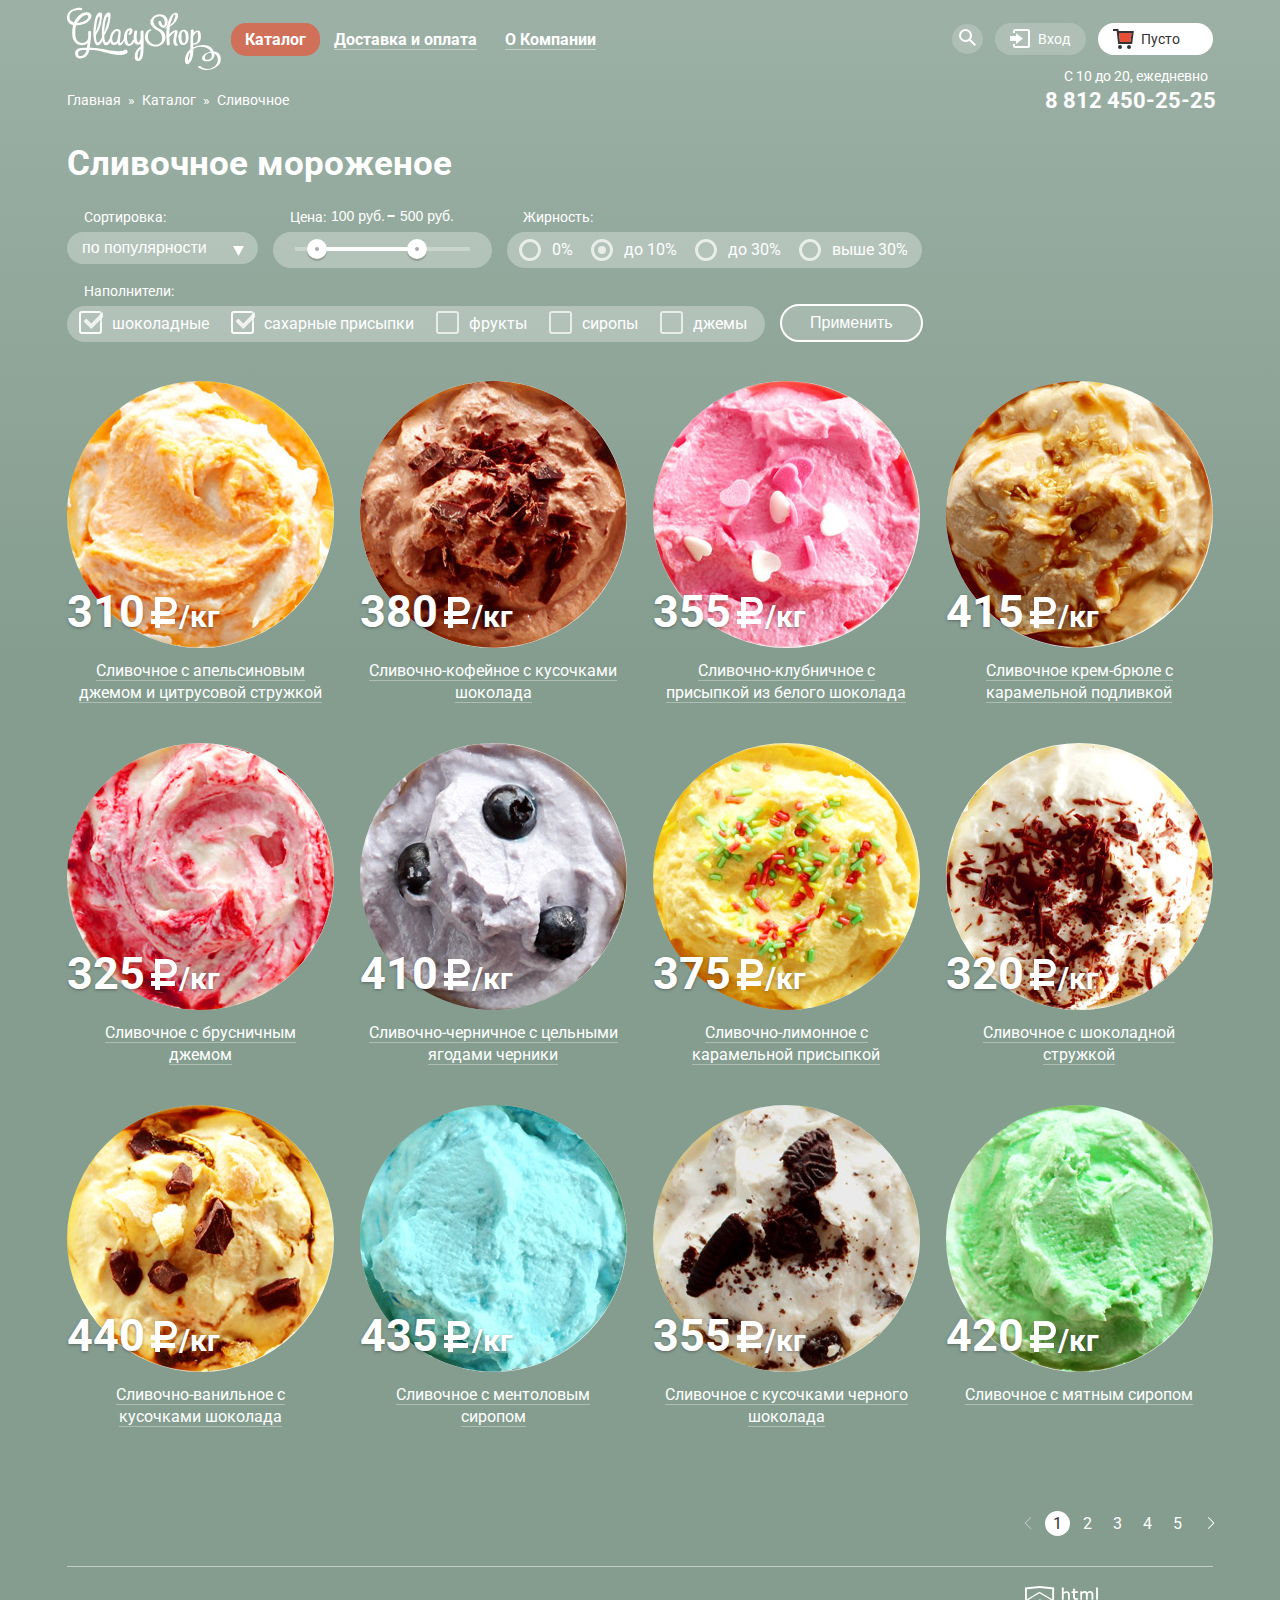
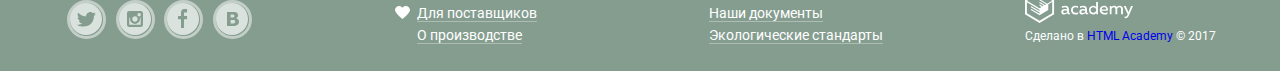
==== commit d0150a3c: "Декоративные элементы (исправление замечаний)" ====
--- a/catalog.html
+++ b/catalog.html
@@ -12,7 +12,7 @@
     <div class="site-wrapper catalog-background">
       <header class="main-header">
         <nav class="main-navigation">
-          <a class="main-header-logo" href="index.html" aria-label="Магазин мороженого Глэйси" href="index.html">
+          <a class="main-header-logo" aria-label="Магазин мороженого Глэйси" href="index.html">
             <svg xmlns="http://www.w3.org/2000/svg" width="154" height="64" viewBox="0 0 154 64">
               <g fill="#FFF">
                 <path d="M59.292 42.755c-.833-.25-2.153.373-2.153.373s-3.027 2.513-17.84-.378c-10.908-2.129-16.583-1.917-16.583-1.917s1.833-12.5 1.333-16c0 0 0-.917-1.083-.917s-1.75.417-1.75 1 .167 4.417-.25 7.083c0 0-1.417 4.251-6.167 3.917s-5.75-3.75-6.167-6.083-.666-8.833.584-11.5c0 0 7.167.25 11.667-3.583s4.25-7.167 2.083-8.583S15.883 5 12.049 8.5s-5.083 7-5.083 7-5.625-1.208-4.333-7.083C3.982 2.277 12.393 3 12.393 3c1.75.333 1.823.5 2.406-.083s1-2.083-1.75-2.167S2.049 2.021.466 7.5c-1.685 5.828 1.435 9.997 5.622 10.643 0 0-2.288 10.107.545 15.107s6.94 4.917 8.595 4.917 4.572-.916 5.405-2.25c0 0-.393 3.581-.724 4.88 0 0-6.935-.095-9.109 1.036-3.688 1.917-2.917 6.48-1.5 8.104 1.204 1.38 4.812 2.125 7.417.896 2.705-1.277 4.865-3.739 5.549-7.697 0 0 6.368-.469 12.534 1.364s14.756 3.556 17.34 3.556 8.046-.738 8.327-2.889c.186-1.438-.342-2.162-1.175-2.412zM15.862 9.328s3.281-2.5 4.844-.938c0 0 1.25 1.281.094 2.812-.656.869-2.396 3.589-10.656 4.938-.001.001 2.593-4.562 5.718-6.812zm.265 38.906s-4.531 2.469-5.047-.875c-.333-2.158.89-3.18 1.687-3.57s1.875-.879 6.579-.711c0 0 0 3.328-3.219 5.156z"/><path d="M73.576 24.477l-.002 6.77c-.007.038-.019.075-.021.115-.035.931-.418 1.734-.861 2.537a5.56 5.56 0 0 1-1.18 1.463c-.533.469-.877-.564-1.078-.985-1.391-2.915-.726-6.812-.187-9.862.257-1.454-2.706-1.077-2.936.222-.334 1.888-.869 5.118-.547 7.906-.587.101-1.167.366-1.341.737-.511 1.088-2.009 4.704-3.833 3.258-1.319-1.046-1.461-3.743-1.6-5.268-.191-2.111.154-4.267.816-6.266-.058.173 1.14-2.823 1.67-1.703.326.69.032 2.641-.608 3.122-1.571 1.182.875 1.67 1.824.956 1.802-1.356 3.05-5.708-.074-6.232-3.464-.581-5.438 2.923-6.163 5.697-.335 1.279-.563 3.074-.504 4.886-.481.832-2.097 3.533-3.047 4.026-1.125.584-1.104-.229-1.062-.75s.542-5.146.813-8.271c.175-2.014-.062-2.771-.5-3.646s-3.994-2.825-7.146.833c-2.183 2.534-2.912 4.927-3.08 7.054-.213.425-.443.873-.71 1.362-1.5 2.75-3.384 3.909-4.062 2-.594-1.672-.906-3.703-.75-6.188.005-.088 3.5-5 5.062-11.75s1.25-10.062.438-10.625-4.25-1.938-6.312 6.25c-1.523 6.047-2.137 12.5-1.565 17.879a41.603 41.603 0 0 1-1.229 2.434c-1.5 2.75-3.384 3.909-4.062 2-.594-1.672-.906-3.703-.75-6.188.005-.088 3.5-5 5.062-11.75s1.25-10.062.438-10.625-4.25-1.938-6.312 6.25-2.465 17.126-.5 23.125c0 0 1.081 3.375 3.103 3.125 1.671-.207 3.656-1.846 4.829-4.906.144.615.301 1.215.487 1.781 0 0 1.081 3.375 3.103 3.125 1.376-.17 2.964-1.32 4.14-3.423.711 1.839 2.239 3.34 4.213 2.985 2.667-.479 3.218-1.932 3.218-1.932s-.051 2.383 1.657 2.383c1.525 0 2.729-.889 3.938-3.159.409-.77.642-1.218.773-1.481.356 2.144 1.241 4.055 3.018 4.83 2.976 1.298 5.62-1.172 7.167-3.608.473 1.199 1.24 2.156 2.461 2.616 1.338.505 2.659.013 3.772-.928-.005 1.173-.016 2.346-.026 3.519-.584.001-1.239.143-1.547.415-3.203 2.825-4.598 6.241-4.195 10.521.233 2.48 2.576 3.597 4.725 2.662 3.101-1.35 3.57-6.021 3.83-8.836.625-6.829.139-13.939.139-20.791 0-1.293-2.906-.702-2.906.329zM30.252 13.281c.688-2.656 1.329-3.719 1.954-3.719s.938.719.469 3-1.987 8.626-4.094 12.75c0 0 .983-9.374 1.671-12.031zm8.418 0c.688-2.656 1.329-3.719 1.954-3.719s.938.719.469 3-1.987 8.626-4.094 12.75c0 0 .984-9.374 1.671-12.031zm12.859 12.427c-.074.58-.459 4.292-.959 6.292s-.953 2.78-2.583 3.438c-1.704.688-2.438-1.418-2.438-1.418-1.146-3.208.396-6.042 1.667-7.919s2.573-2.096 3.312-1.955a1.36 1.36 0 0 1 1.001 1.562zm21.972 18.056c-.038 2.683-.381 5.377-1.579 7.81-.701.146-1.029-.117-1.239-1.237a10.734 10.734 0 0 1 .049-3.251c.24-2.021 1.382-3.736 2.783-5.153-.007.61-.005 1.22-.014 1.831zM92.301 21.649c-2.541-1.229-4.811-3.29-5.715-6-1.279-3.827 2.928-6.647 6.275-6.474 3.488.181 5.137 3.625 4.967 6.709-.061 1.095-.748 3.557-2.096 2.277-.951-.906-1.369-2.375-1.566-3.632-.191-1.21-3.1-.495-2.898.776.578 3.657 4.527 7.689 7.898 3.863 3.014-3.418 1.656-9.462-2.574-11.233-4.523-1.893-10.135.077-12.529 4.327-2.732 4.85 2.748 9.598 6.629 11.321 6.225 3.338 6.455 14.054-1.818 14.126-3.43.03-6.619-2.438-7.693-5.609-.572-1.688-.279-7.553 2.014-8.003 1.807-.354 1.311-2.04-.453-1.693-3.713.727-5.08 5.515-4.721 8.858.576 5.341 5.578 8.339 10.631 8.295 4.682-.041 8.654-2.929 9.625-7.549.938-4.482-1.912-8.768-5.976-10.359z"/><path d="M110.881 37.532c-2.855-1.552-1.223-7.563-.791-9.875.279-1.492 1.555-3.794-.494-4.296-2.385-.584-5.223 1.687-7.277 3.858.012-2.506.17-4.999.553-7.478 3.088-1.576 5.4-3.821 7.182-7.395 1.295-2.604 1.941-7.971-2.461-6.422-3.986 1.403-5.377 6.017-6.619 9.688a29.258 29.258 0 0 0-1.094 4.378c-.398.16-.803.312-1.219.44-1.658.512-1.441 1.407.238.89.275-.085.543-.173.809-.263-.793 5.612-.256 11.49.248 17.02.049.54 2.969-.001 2.898-.777-.227-2.468-.414-4.922-.496-7.364.283-.104.52-.236.633-.387.889-1.175 1.982-2.203 3.08-3.177.299-.261.605-.513.92-.755l.459-.339c.674-.53.799-.543.381-.04-.061.916-.459 1.93-.625 2.832-.549 2.992-2.127 8.889 1.346 10.775.745.403 3.43-.715 2.329-1.313zm-6.486-24.101c.305-.897.715-1.77 1.094-2.636.473-1.082 1.73-4.768 2.645-3.004.729 1.404-.426 3.717-.938 5.067-.83 2.185-2.254 3.95-4.047 5.297.31-1.58.714-3.155 1.246-4.724z"/><path d="M121.635 30.527c.006-3.288-.375-7.506-4.303-7.863-4.309-.392-6.006 4.123-6.064 7.49-.004.274.135.456.35.569-.004 3.15.76 7.26 4.508 7.197 4.181-.068 5.505-3.714 5.509-7.393zm-4.998 5.475c-2.441-.971-2.219-5.203-2.053-7.24a.542.542 0 0 0-.246-.525c.301-2.017 1.082-5.03 2.863-3.506 1.416 1.211 1.445 4.148 1.521 5.835.053 1.144-.105 6.224-2.085 5.436zM153.135 48.58c-1.127-2.886-3.588-3.994-6.293-4.128a12.032 12.032 0 0 0-1.133-2.076c-3.91-5.788-13.189-5.019-19.475-1.948-.041-.913-.09-1.824-.129-2.73 2.533.127 5-.852 6.502-2.997 1.676-2.395 1.434-6.632.777-9.314-.619-2.525-3.088-2.072-4.93-1.234-.656.298-1.279.744-1.865 1.261.055-.672.111-1.345.16-2.014.111-1.542-2.842-1.153-2.941.203-.453 6.196-.297 12.366-.441 18.54-4.271 3.862-5.348 7.501-5.391 12.06-.02 2.271 1.934 3.961 3.982 2.386 2.895-2.224 3.771-6.629 4.172-9.984.178-1.491.197-3.009.16-4.528 4.49-2.941 10.635-3.149 15.205-.1.938.626 1.711 1.594 2.262 2.696-1.688.3-3.311.855-4.613 1.482-1.713.825-4.256 2.765-4.131 4.936.098 1.69 1.029 2.638 2.283 2.979.078.033.17.063.299.084 6.135.995 10.703-2.626 9.828-7.737 2.984 1.625 4.107 5.405 3.043 8.66-2.387 7.304-11.584 8.932-16.949 4.054-.574-.523-3.184.577-2.729.992 7.786 7.076 27.058.53 22.347-11.543zm-29.944-1.775c-.102 1.738-.459 3.549-1.145 5.143a22.06 22.06 0 0 1-.801 1.598s-.26.064-.316-.717c.025-2.858.809-5.577 2.346-7.892-.025.623-.048 1.245-.084 1.868zm3.129-17.858a.768.768 0 0 0 .146-.172c.516-.917 1.207-1.728 1.908-2.507.527-.586 1.119-1.138 1.803-1.539.324.162.654.991.777 2.131.303 2.772.439 10.096-3.945 9.407-.209-.033-.57.043-.947.171v-.039c-.06-2.478.075-4.967.258-7.452zm13.08 23.744c-.016-.003-.037-.001-.055-.003-1.689-.398-1.502-1.99-1.289-3.086.492-2.524 3.576-3.883 6.117-3.959 1.284 3.567.296 7.87-4.773 7.048z"/>
@@ -24,7 +24,7 @@
               <li class="menu-item menu-item-catalog">
                 <a class="general" href="catalog.html" aria-label="Каталог"><span class="catalog-label-link">Каталог</span></a>
                 <ul class="menu2">
-                  <li class="menu2-item"><a href="#" aria-label="Новинки"><b>Новинки</b></a></li>
+                  <li class="menu2-item"><a href="#" aria-label="Новинки"><p>Новинки</p></a></li>
                   <li class="menu2-item"><a class="general" href="catalog.html" aria-label="Сливочное">Сливочное</a></li>
                   <li class="menu2-item"><a href="#" aria-label="Щербеты">Щербеты</a></li>
                   <li class="menu2-item"><a href="#" aria-label="Фруктовый лед">Фруктовый лед</a></li>
@@ -416,10 +416,7 @@
             </ul>
             <div class="footer-copyright">
               <a href="https://htmlacademy.ru/intensive/htmlcss">
-                <svg id="Layer_1" data-name="Layer 1" xmlns="http://www.w3.org/2000/svg" viewBox="0 0 108.08 36.85">
-                  <title>logo-htmlacademy-small1</title>
-                  <path d="M44.61,26.88a2,2,0,0,0,.55-0.1v1.33a3.25,3.25,0,0,1-1.18.21,1.67,1.67,0,0,1-1.67-1,4.84,4.84,0,0,1-3.14,1.08c-1.51,0-2.91-.83-2.91-2.55,0-2.13,2-2.79,3.71-2.79a11.08,11.08,0,0,1,2.17.25v-0.3c0-1-.76-1.77-2.19-1.77a7.42,7.42,0,0,0-3,.64v-1.7a10.21,10.21,0,0,1,3.19-.55c2.36,0,3.81,1.12,3.81,3.65v3a0.54,0.54,0,0,0,.49.59h0.17Zm-6.44-1.13A1.35,1.35,0,0,0,39.63,27h0.11a3.39,3.39,0,0,0,2.41-1V24.58a9.72,9.72,0,0,0-1.81-.21c-1,0-2.16.33-2.16,1.38h0Zm12.36-6.11a5,5,0,0,1,2.57.64V22a4.08,4.08,0,0,0-2.3-.7,2.75,2.75,0,1,0,0,5.49,5,5,0,0,0,2.43-.64v1.71a6.27,6.27,0,0,1-2.76.57A4.21,4.21,0,0,1,46,24.51q0-.21,0-0.41a4.32,4.32,0,0,1,4.18-4.46h0.38Zm12.17,7.24a2,2,0,0,0,.55-0.1v1.33a3.25,3.25,0,0,1-1.18.21,1.67,1.67,0,0,1-1.67-1,4.84,4.84,0,0,1-3.14,1.08c-1.51,0-2.91-.83-2.91-2.55,0-2.13,2-2.79,3.71-2.79a11.08,11.08,0,0,1,2.17.25v-0.3c0-1-.76-1.77-2.19-1.77a7.42,7.42,0,0,0-3,.64v-1.7a10.21,10.21,0,0,1,3.19-.55c2.36,0,3.81,1.12,3.81,3.65v3a0.54,0.54,0,0,0,.49.59h0.17Zm-6.44-1.13A1.35,1.35,0,0,0,57.73,27h0.11a3.39,3.39,0,0,0,2.41-1V24.58a9.72,9.72,0,0,0-1.81-.21c-1.06,0-2.16.33-2.16,1.38h0ZM73,16V28.2H71.35V26.88a3.88,3.88,0,0,1-3.19,1.54,4.4,4.4,0,0,1,0-8.78,3.81,3.81,0,0,1,3,1.3V16H73Zm-4.53,5.22a2.76,2.76,0,1,0,0,5.52A2.86,2.86,0,0,0,71.15,25V23A2.91,2.91,0,0,0,68.49,21.27ZM79,19.64c3.31,0,4.46,2.68,3.92,5.09H76.7c0.21,1.5,1.67,2.11,3.19,2.11a6.11,6.11,0,0,0,2.64-.59v1.6a7.14,7.14,0,0,1-3,.57C77,28.42,74.78,27,74.78,24a4.18,4.18,0,0,1,4-4.39H79Zm0.09,1.54a2.28,2.28,0,0,0-2.44,2.1v0.06H81.3A2,2,0,0,0,79.13,21.18Zm5.73,7V19.87h1.65v1a3.81,3.81,0,0,1,2.78-1.27A2.86,2.86,0,0,1,91.89,21a4.12,4.12,0,0,1,2.91-1.33A3.06,3.06,0,0,1,98,23V28.2h-1.9V23.05a1.59,1.59,0,0,0-1.42-1.75H94.42a2.8,2.8,0,0,0-2.07,1.12V28.2h-1.9V23.05A1.59,1.59,0,0,0,89,21.31H88.8a3,3,0,0,0-2.21,1.29v5.63H84.86Zm21.31-8.33h1.9l-3.91,9.46c-0.9,2.17-2.09,2.86-3.35,2.86a4.76,4.76,0,0,1-1.1-.14V30.46a2.86,2.86,0,0,0,.85.12c0.9,0,1.58-.64,2.07-1.9l0.17-.42-4-8.4h2l2.86,6.29ZM38.73,1.46V6.22a3.81,3.81,0,0,1,2.7-1.14,3.25,3.25,0,0,1,3.44,3.4v5.15H43V8.72a1.81,1.81,0,0,0-1.61-2h-0.3a2.93,2.93,0,0,0-2.32,1.39v5.52h-1.9V1.46h1.9ZM49.94,2.31v3h3V6.91h-3v3.81c0,1.1.5,1.46,1.58,1.46a4.49,4.49,0,0,0,1.69-.33v1.6A6.8,6.8,0,0,1,51,13.8a2.55,2.55,0,0,1-2.86-2.74V6.89H46.58V5.26h1.5V2.74Zm5.4,11.31V5.28H57v1A3.81,3.81,0,0,1,59.77,5a2.86,2.86,0,0,1,2.6,1.33A4.12,4.12,0,0,1,65.28,5,3.06,3.06,0,0,1,68.44,8.4v5.21h-1.9V8.46a1.59,1.59,0,0,0-1.42-1.75H64.89a2.8,2.8,0,0,0-2.07,1.12v5.78h-1.9V8.46A1.59,1.59,0,0,0,59.5,6.71H59.27A3,3,0,0,0,57.06,8v5.63H55.34ZM71.17,1.45H73V13.6H71.17V1.45ZM14.71,0H14.55L0,1.54V28.21l14.55,8.66,14.55-8.66V1.54Zm12.5,27.1L14.55,34.64,1.9,27.12V16.18l12.59,7.5V25L5.86,19.9v1.31l8.68,5.21v1.39L5.87,22.65V24l8.68,5.21,8.75-5.24V18.31L27.2,16V27.12Zm0-12.53-3.48,2-1.6,1L14.51,13v1.31L21,18.23H21l-0.14.09-1,.54-5.37-3.2V17l4.24,2.52-1,.67-3.2-1.9v1.31l2.1,1.24L14.5,22.1,2,14.65,14.51,7.11Zm0-1.32L14.49,5.76,1.91,13.25v-10L14.56,1.92,27.21,3.25v10h0Z" transform="translate(0 -0.02)" fill="#fff"/>
-                </svg>
+                <img src="img/logo-htmlacademy.svg" width="108" height="39" alt="Логотип магазина 'Глейси'">
               </a>
               <p>Сделано в <a  href="https://htmlacademy.ru/intensive/htmlcss">HTML Academy</a> &#169; 2017</p>
             </div>
--- a/css/style.css
+++ b/css/style.css
@@ -1,6 +1,7 @@
 body {
   margin: 0;
   padding: 0;
+
   font-family: "Roboto", "Arial", sans-serif;
   font-size: 16px;
   line-height: 22px;
@@ -55,6 +56,7 @@
 .main-navigation {
   display: flex;
   height: 77px;
+
   font-size: 16px;
   line-height: 18px;
 }
@@ -74,10 +76,10 @@
 }
 
 .container-navigation {
+  display: flex;
+  justify-content: space-between;
   width: 100%;
   margin-bottom: 6px;
-  display: flex;
-  justify-content: space-between;
 }
 
 .navigation-catalog {
@@ -85,12 +87,12 @@
 }
 
 .site-navigation {
+  display: flex;
+  align-items: center;
   margin: 0;
   margin-bottom: -3px;
   padding: 0;
   width: 385px;
-  display: flex;
-  align-items: center;
 }
 
 .menu-item {
@@ -104,8 +106,9 @@
 
 .menu-item > a {
   padding: 7px 14px;
+
+  font-weight: bold;
   color: #ffffff;
-  font-weight: bold;
 }
 
 .menu-item > .general {
@@ -142,33 +145,39 @@
   position: absolute;
   top: 45px;
   left: -6px;
+  margin: 0;
+  padding: 0;
+  min-width: 143px;
   z-index: 1;
+
   display: none;
-  min-width: 143px;
-  margin: 0;
-  padding: 0;
+
   border-radius: 5px;
   background-color: #f8f7f4;
 }
 
-.menu2 b {
+.menu2 p {
   display: block;
   margin: 0;
   padding: 10px 0px 12px 19px;
+
   font-size: 14px;
   line-height: 16px;
   font-weight: bold;
   color: #323232;
+
   border-bottom: 1px solid #d1d0ce;
 }
 
 .menu2 a {
   display: block;
   padding: 9px 0px 6px 19px;
+
   font-size: 14px;
   line-height: 16px;
   font-weight: normal;
   color: #323232;
+
   border: none;
 }
 
@@ -213,6 +222,7 @@
 .basket-button {
   padding: 8px 35px;
   border-radius: 20px;
+
   font-size: 14px;
   line-height: 16px;
   color: #ffffff;
@@ -415,8 +425,8 @@
   color: #323232;
 }
 
-.login-form1,
-.login-form2 {
+.login-link1,
+.login-link2 {
   display: block;
   font-size: 13px;
   line-height: 24px;
@@ -425,12 +435,12 @@
   background: transparent;
 }
 
-.login-form1:hover,
-.login-form2:hover,
-.login-form1:focus,
-.login-form2:focus
-.login-form1:active,
-.login-form2:active {
+.login-link1:hover,
+.login-link2:hover,
+.login-link1:focus,
+.login-link2:focus
+.login-link1:active,
+.login-link2:active {
   color: #ffbc9e;
 }
 
@@ -444,11 +454,16 @@
 .links {
   margin: 0;
   margin-left: 17px;
+
+  font-size: 13px;
+  line-height: 24px;
+  font-weight: 400;
 }
 
 .login-form-button {
   padding: 10px 23px;
   border-radius: 20px;
+
   font-size: 18px;
   line-height: 24px;
   font-weight: bold;
@@ -582,6 +597,7 @@
 .basket-cost span {
   margin-right: 14px;
   margin-left: auto;
+
   font-size: 15px;
   line-height: 18px;
   color: #323232;
@@ -592,6 +608,7 @@
   align-self: flex-end;
   padding: 10px 15px;
   margin-bottom: 10px;
+
   font-size: 18px;
   line-height: 24px;
   font-weight: 700;
@@ -609,6 +626,7 @@
   margin-top: 2px;
   margin-bottom: 25px;
   padding: 0;
+
   font-size: 35px;
   line-height: 41px;
 }
@@ -619,7 +637,6 @@
   justify-content: space-between;
   margin: 0;
   padding: 0;
-
   margin-top: -8px;
   margin-bottom: 30px;
 
@@ -778,16 +795,17 @@
   box-shadow: 0px 2px 0px 0px rgba(172, 16, 0, 1);
 }
 
-.button:active{
+.button:active {
   background-color: #e74a35;
   box-shadow: inset 0px 2px 2px 0px rgba(148, 39, 24, 1);
 }
 
-.presents{
+.presents {
+  display: flex;
+  justify-content: space-between;
   padding: 0;
   padding-top: 13px;
-  display: flex;
-  justify-content: space-between;
+
   font-weight: 700;
 }
 
@@ -798,6 +816,7 @@
   min-height: 206px;
   padding-bottom: 23px;
   border-radius: 15px;
+
   font-size: 18px;
   line-height: 22px;
   color: white;
@@ -816,11 +835,12 @@
 .present-chocolate h3 {
   padding-top: 16px;
   padding-bottom: 13px;
+
   font-size: 35px;
   line-height: 41px;
 }
 
-.present-raspberry{
+.present-raspberry {
   background-color: #b20026;
   background-image: url("../img/raspberry.jpg");
   background-position: 50% 50%;
@@ -828,7 +848,7 @@
   background-size: cover;
 }
 
-.present-chocolate{
+.present-chocolate {
   background-color: #4d2811;
   background-image: url("../img/chocolate.jpg");
   background-position: 50% 50%;
@@ -848,24 +868,24 @@
   padding: 11px 21px;
 }
 
-.hits{
+.hits {
   padding-top: 40px;
   min-height: 363px;
 }
 
-.catalog-item-name a{
+.catalog-item-name a {
   color: #ffffff;
   border-bottom: 1px solid #adbdb4;
 }
 
 .catalog-item-name a:hover,
 .catalog-item-name a:focus,
-.catalog-item-name a:active{
+.catalog-item-name a:active {
   color: #ffbc9e;
   border-bottom-color: #ffbc9e;
 }
 
-.about-us{
+.about-us {
   min-height: 256px;
   margin: 0px;
   padding: 24px 20px;
@@ -878,7 +898,7 @@
   background-size: auto;
 }
 
-.about-us h2{
+.about-us h2 {
   margin: 0;
   padding: 0;
   font-size: 24px;
@@ -886,11 +906,11 @@
   font-weight: 500;
 }
 
-.about-us-list{
+.about-us-list {
   list-style: none;
 }
 
-.useful-information{
+.useful-information {
   padding: 0;
   margin: 40px 0px;
   min-height: 220px;
@@ -899,18 +919,18 @@
 }
 
 .blog-news,
-.mail-distrib{
+.mail-distrib {
   width: 560px;
   padding-bottom: 22px;
   border-radius: 15px;
 }
 
-.mail-distrib{
+.mail-distrib {
   width: 549px;
   padding-bottom: 22px
 }
 
-.blog-news{
+.blog-news {
   margin-right: auto;
   color: #323232;
   background-color: #ffffff;
@@ -920,7 +940,7 @@
   background-size: auto;
 }
 
-.blog-news h3{
+.blog-news h3 {
   margin: 0;
   margin-top: 23px;
   margin-left: 20px;
@@ -928,7 +948,7 @@
   line-height: 22px;
 }
 
-.more-information{
+.more-information {
   display: block;
   width: 52%;
   margin-left: 20px;
@@ -942,29 +962,29 @@
 
 .useful-information a:hover,
 .useful-information a:focus,
-.useful-information a:active{
+.useful-information a:active {
   color: #e84d37;
   border-bottom-color: #f9cdc4;
 }
 
-.mail-distrib{
+.mail-distrib {
   color: #323232;
   background-color: #f8f7f4;
   border: 5px solid #fe9e90;
   border-image: url("../img/bg-post.svg") 5 round round;
 }
 
-.mail-distrib p{
+.mail-distrib p {
   margin: 30px 20px;
   color: #5a5a5a;
 }
 
-.mail-distrib form{
+.mail-distrib form {
   margin-left: 21px;
   padding-top: 5px;
 }
 
-.mail-distrib input[type="email"]{
+.mail-distrib input[type="email"] {
   font: inherit;
   color: #323232;
   background-color: #ffffff;
@@ -974,34 +994,35 @@
   width: 339px;
 }
 
-.mail-distrib input[type="email"]:focus{
+.mail-distrib input[type="email"]:focus {
   border: 2px solid rgba(46,136,228,0.52);
   padding: 9px 12px;
   color: #323232;
 }
 
-.mail-distrib input[type="email"]:hover{
+.mail-distrib input[type="email"]:hover {
   border: 2px solid rgba(154,154,154,0.52);
   padding: 9px 12px;
   color: #323232;
 }
 
-.subscribe-button{
-  font-size: 18px;
-  line-height: 24px;
+.subscribe-button {
   padding: 9px 18px;
   margin-left: 7px;
   margin-top: -1px;
-}
-
-.map{
+
+  font-size: 18px;
+  line-height: 24px;
+}
+
+.map {
+  display: flex;
+  justify-content: flex-end;
+  align-items: center;
+  position: relative;
   height: 427px;
   margin: 0 -27px;
   margin-bottom: 1px;
-  display: flex;
-  justify-content: flex-end;
-  align-items: center;
-  position: relative;
   color: #323232;
   background-color: #c7c6c5;
   background-image: url("../img/map.jpg");
@@ -1010,7 +1031,7 @@
   background-size: cover;
 }
 
-.map-form{
+.map-form {
   position: absolute;
   top: 62px;
   right: 28px;
@@ -1019,12 +1040,13 @@
   padding-left: 25px;
   padding-right: 24px;
   border-radius: 15px;
+
   font-size: 14px;
   line-height: 20px;
   background-color: #ffffff;
 }
 
-.map-address{
+.map-address {
   margin: 0;
   padding: 0;
 }
@@ -1038,6 +1060,7 @@
 .map-form b {
   display: block;
   margin-top: 4px;
+
   font-size: 18px;
   line-height: 24px;
 }
@@ -1046,30 +1069,30 @@
   margin-top: 25px;
   margin-bottom: 32px;
   padding: 10px 28px;
+
   font-size: 18px;
   line-height: 24px;
 }
 
-.main-footer{
+.main-footer {
+  display: flex;
+  justify-content: space-between;
+  align-items: center;
   width: 1146px;
   margin: 0 auto;
   padding: 28px 0px 27px 0px;
-  display: -webkit-box;
-  display: -ms-flexbox;
-  display: flex;
-  justify-content: space-between;
-  align-items: center;
   border-top: 1px solid rgba(255,255,255,0.5);
+
   font-size: 14px;
   line-height: 18px;
 }
 
-.footer-social{
+.footer-social {
+  display: flex;
+  justify-content: space-between;
   width: 185px;
   margin: 0;
   padding: 0;
-  display: flex;
-  justify-content: space-between;
   list-style: none;
 }
 
@@ -1084,10 +1107,10 @@
 
 .docs-info1,
 .docs-info2 {
-  margin: 0;
-  padding: 0;
   display: flex;
   flex-direction: column;
+  margin: 0;
+  padding: 0;
   list-style: none;
 }
 
@@ -1101,7 +1124,7 @@
   padding-top: 4px;
 }
 
-.social-button{
+.social-button {
   display: block;
   width: 33px;
   height: 33px;
@@ -1109,39 +1132,39 @@
   border-radius: 50%;
 }
 
-.social-button:hover{
+.social-button:hover {
   border: 3px solid rgba(255, 255, 255, 0.7);
 }
 
-.social-button:active{
+.social-button:active {
   border: 3px solid rgba(255, 255, 255, 0.7);
 }
 
-.social-button path{
+.social-button path {
   fill: #ffffff;
   opacity: 0.7;
 }
 
 .social-button:hover path,
-.social-button:focus path{
+.social-button:focus path {
   opacity: 1;
 }
 
-.social-button:active path{
+.social-button:active path {
   fill: #e6ebe9;
 }
 
 .footer-social a,
 .docs-info1 a,
 .docs-info2 a,
-.copyright{
+.copyright {
   color: #ffffff;
 }
 
 .docs-info1 a,
 .docs-info2 a,
 .copyright {
-    border-bottom: 1px solid #adbdb4;
+  border-bottom: 1px solid #adbdb4;
 }
 
 .docs-info1 a:hover,
@@ -1152,12 +1175,12 @@
 .copyright:focus,
 .docs-info1 a:active,
 .docs-info1 a:active,
-.copyright.general{
+.copyright.general {
   color: #ffbc9e;
   border-bottom-color: #ffbc9e;
 }
 
-.social::before{
+.social::before {
   content: "";
   position: absolute;
   top: 10px;
@@ -1171,7 +1194,7 @@
   font-weight: bold;
 }
 
-.docs-info1 li:first-of-type::before{
+.docs-info1 li:first-of-type::before {
   content: "";
   position: absolute;
   left: -22px;
@@ -1183,19 +1206,19 @@
   background-position: 0 0;
 }
 
-.user{
+.user {
   display: flex;
   flex-direction: column;
 }
 
-.feadback-item{
+.feadback-item {
   margin: 0;
   margin-bottom: 20px;
   padding: 0;
 }
 
 .feedback-form input,
-.feedback-form textarea{
+.feedback-form textarea {
   padding: 9px;
   font: inherit;
   color: #323232;
@@ -1205,46 +1228,47 @@
 }
 
 .feedback-form input:focus,
-.feedback-form textarea:focus{
+.feedback-form textarea:focus {
   color: #323232;
   border: 2px solid #c7c6c5;
   padding: 8px;
 }
 
 .feedback-form input[type="text"],
-.feedback-form input[type="email"]{
+.feedback-form input[type="email"] {
   width: 265px;
 }
 
-.feedback-form textarea{
+.feedback-form textarea {
   margin-bottom: 25px;
   width: 406px;
   resize: none;
 }
 
-.feedback-button{
+.feedback-button {
   align-self: flex-end;
   padding: 10px 25px;
 }
 
-.feedback-form h2{
+.feedback-form h2 {
   margin: 0;
   margin-bottom: 25px;
   padding: 0;
+
   font-size: 24px;
   line-height: 28px;
   color: #323232;
 }
 
-.breadcrumbs{
+.breadcrumbs {
+  display: flex;
   margin: 0;
   margin-top: 18px;
   padding: 0;
-  display: flex;
   list-style: none;
 }
 
-.crumb{
+.crumb {
   position: relative;
   padding-right: 7px;
   font-size: 14px;
@@ -1252,36 +1276,55 @@
   color: #ffffff;
 }
 
-.crumb a{
+.crumb a {
   color: #ffffff;
 }
 
-.filters{
+.filters {
   margin-bottom: 39px;
 }
 
-.filters fieldset{
+.filters fieldset {
   margin: 0;
   margin-right: 15px;
   padding: 0;
   border: none;
 }
 
-.filters legend{
+.filters legend {
   margin-left: 15px;
   margin-bottom: 7px;
+
   font-size: 14px;
   line-height: 16px;
   color: #ffffff;
 }
 
-.filters input{
+.filters input {
   font-size: 16px;
   line-height: 18px;
   color: #ffffff;
 }
-/
-.filter-sort{
+
+.filter-select {
+  padding: 7px 12px;
+  background-color: rgba(255, 255, 255, 0.3);
+  border-radius: 25px;
+}
+
+.filter-select1 {
+  position: relative;
+  display: inline-block;
+  vertical-align: top;
+  padding: 7px 8px 7px 15px;
+
+  color: #323232;
+  font-size: 14px;
+  font-weight: 400;
+  line-height: 16px;
+}
+
+.filter-sort {
   padding-right: 25px;
   color: #ffffff;
   font-size: 16px;
@@ -1293,50 +1336,35 @@
 }
 
 .filter-sort:focus,
-.filter-sort:hover{
-  color: #323232;
-}
-
-.filter-sort:focus + .icon path,
-.filter-sort:hover + .icon path{
+.filter-sort:hover {
+  color: #323232;
+  font-size: 16px;
+  font-weight: 500;
+  line-height: 18px;
+}
+
+.filter-sort:focus+.icon path,
+.filter-sort:hover+.icon path {
   fill: #323232;
 }
 
-.filter-select{
-  padding: 7px 12px;
-  background-color: rgba(255, 255, 255, 0.3);
-  border-radius: 25px;
-}
-
-.filter-select1{
-  position: relative;
-  display: inline-block;
-  vertical-align: top;
-  padding: 7px 8px 7px 15px;
-
-  color: #323232;
-  font-size: 14px;
-  font-weight: 400;
-  line-height: 16px;
-}
-
-.icon{
-  position: absolute;
-  right: 12px;
-  top: 12px;
+.icon {
+  position: absolute;
+  right: 14px;
+  top: 14px;
   z-index: 1;
   pointer-events: none;
   box-sizing: border-box;
 }
 
 
-.price-leg{
+.price-leg {
   display: inline-block;
   position: relative;
   vertical-align: top;
 }
 
-.price-leg label{
+.price-leg label {
   display: inline-block;
   vertical-align: top;
   font-size: 14px;
@@ -1344,7 +1372,7 @@
   cursor: pointer;
 }
 
-.price-leg input{
+.price-leg input {
   width: 55px;
   margin: 0;
   font-size: 14px;
@@ -1354,13 +1382,13 @@
 }
 
 .min-price,
-.max-price{
+.max-price {
   width: 60px;
   margin-right: 6px;
   margin-top: -2px;
 }
 
-.price-leg::after{
+.price-leg::after {
   content: "";
   position: absolute;
   top: 45%;
@@ -1371,12 +1399,12 @@
   transform: translate(-50%, -50%);
 }
 
-.price-filt{
+.price-filt {
   position: relative;
   width: 215px;
 }
 
-.price-filt .filter-select{
+.price-filt .filter-select {
   width: 195px;
   height: 20px;
 }
@@ -1394,7 +1422,7 @@
     margin-left: 5px;
 }
 
-.skroll-field{
+.skroll-field {
   width: 103px;
   height: 4px;
   background: #fff;
@@ -1414,11 +1442,11 @@
   cursor: pointer;
 }
 
-.skroll-left{
+.skroll-left {
   left: 17px;
 }
 
-.skroll-right{
+.skroll-right {
   right: 43px;
 }
 
@@ -1429,20 +1457,20 @@
   cursor: pointer;
 }
 
-.filter-select ul{
+.filter-select ul {
   padding: 0;
   margin: 0;
   list-style: none;
 }
 
-.filter-option{
+.filter-option {
   display: inline-block;
   vertical-align: top;
   padding-left: 33px;
   padding-right: 14px;
 }
 
-.filter-option label{
+.filter-option label {
   position: relative;
   display: block;
   cursor: pointer;
@@ -1461,11 +1489,11 @@
 }
 
 .filter-input-radio:hover + label::before,
-.filter-input-radio:focus + label::before{
+.filter-input-radio:focus + label::before {
   border-color: rgba(255,255,255,1);
 }
 
-.filter-input-radio:checked + label::after{
+.filter-input-radio:checked + label::after {
   content: "";
   position: absolute;
   top: 7px;
@@ -1477,44 +1505,46 @@
 }
 
 .filter-input-radio:checked:hover + label::after,
-.filter-input-radio:checked:focus + label::after{
+.filter-input-radio:checked:focus + label::after {
   background-color: rgba(255,255,255,1);
 }
 
-.subfilters{
+.subfilters {
   margin-right: 15px;
 }
 
-.subfilters .filter-select{
+.subfilters .filter-select {
   padding-right: 0px;
 }
 
-.checked{
+.checked {
   padding-right: 18px;
   padding-left: 33px;
 }
 
-.checked input,
-.filter-option input{
+
+.filter-input-radio,
+.filter-input-checkbox {
   display: none;
 }
 
-.filter-input-checkbox + label::before{
+.filter-input-checkbox + label::before {
   content: "";
   position: absolute;
-  left: -32px;
-  top: 0;
-  width: 16px;
-  height: 16px;
+  left: -33px;
+  top: -2px;
+  width: 19px;
+  height: 19px;
   border: 2px solid rgba(255, 255, 255, 0.7);
   border-radius: 3px;
 }
 
-.filter-input-checkbox:hover + label::before{
+
+.filter-input-checkbox:hover + label::before {
   border-color: rgba(255, 255, 255, 1);
 }
 
-.filter-input-checkbox:checked + label::after{
+.filter-input-checkbox:checked + label::after {
   content: "";
   position: absolute;
   top: -2px;
@@ -1528,7 +1558,7 @@
 }
 
 .filter-input-checkbox:checked:hover + label::after,
-.filter-input-checkbox:checked:focus + label::after{
+.filter-input-checkbox:checked:focus + label::after {
   opacity: 1;
 }
 
@@ -1537,21 +1567,23 @@
   padding: 8px 28px;
   border: 2px solid #ffffff;
   border-radius: 25px;
+
   color: #ffffff;
   font-size: 16px;
   font-weight: 500;
   line-height: 18px;
+
   background-color: rgba(255, 255, 255, 0.2);
   cursor: pointer;
 }
 
 .filter-button:hover,
-.filter-button:focus{
+.filter-button:focus {
   color: #323232;
   background-color: rgba(255, 255, 255, 1);
 }
 
-.filter-button:active{
+.filter-button:active {
   padding: 10px 30px;
   color: #323232;
   background-color: rgba(234, 234, 234, 1);
@@ -1560,72 +1592,73 @@
 }
 
 .pagination {
+  display: flex;
+  justify-content: flex-end;
+  align-items: flex-end;
   margin: 0;
   padding: 0;
   padding-bottom: 31px;
   margin-right: -15px;
   height: 56px;
-  display: flex;
-  justify-content: flex-end;
-  align-items: flex-end;
   list-style: none;
 }
 
-.pagination-item a{
+.pagination-item a {
   padding: 3px 8px;
   border-radius: 50%;
+
   font-size: 16px;
   line-height: 18px;
   color: #ffffff;
 }
 
-.general a{
+.general a {
   color: #323232;
   background-color: rgb(255, 255, 255);
 }
 
 .pagination-item a:hover,
-.pagination-item a:focus{
+.pagination-item a:focus {
   background-color: rgba(255, 255, 255, 0.4);
 }
 
-.pagination-item a:active{
+.pagination-item a:active {
   background-color: rgba(255, 255, 255, 1);
   color: #323232;
 }
 
-.pagination-item{
+.pagination-item {
   margin-right: 5px;
 }
 
-.pagination-item:last-of-type{
+.pagination-item:last-of-type {
   margin-left: 4px;
 }
 
-.preview svg{
+.preview svg {
   transform: rotate(180deg);
 }
 
 .preview:hover,
-.preview:focus{
+.preview:focus {
   background:none
 }
 
-.about-us-list{
-  margin: 0;
-  padding: 0;
+.about-us-list {
   display: flex;
   flex-wrap: wrap;
   justify-content: space-around;
-}
-
-.about-us-list li{
+  margin: 0;
+  padding: 0;
+}
+
+.about-us-list li {
   position: relative;
   width: 50%;
   margin-bottom: 2px;
 }
 
-.about-us-list p{
+.about-us-list p {
   margin: 0;
   margin-top: 20px;
   padding-left: 56px;
@@ -1633,11 +1666,11 @@
 }
 
 .about-us-list2 p,
-.about-us-list4 p{
+.about-us-list4 p {
   padding-left: 70px;
 }
 
-.about-us-list li::before{
+.about-us-list li::before {
   content: "";
   position: absolute;
   top: 8px;
@@ -1648,45 +1681,45 @@
   background-position: 0 0;
 }
 
-.about-us-list .about-us-list1::before{
+.about-us-list .about-us-list1::before {
   background-image: url("../img/ice-cream.svg");
 }
 
-.about-us-list .about-us-list2::before{
+.about-us-list .about-us-list2::before {
   left: 12px;
   background-image: url("../img/cow.svg");
 }
 
-.about-us-list .about-us-list3::before{
+.about-us-list .about-us-list3::before {
   background-image: url("../img/eco.svg");
 }
 
-.about-us-list .about-us-list4::before{
+.about-us-list .about-us-list4::before {
   left: 12px;
   background-image: url("../img/thermometer.svg");
 }
 
-.docs-info1{
+.docs-info1 {
   position: relative;
   margin-left: 23px;
   margin-right: 31px;
 }
 
-.footer-copyright{
+.footer-copyright {
   width: 215px;
   margin-right: -27px;
   margin-top: -10px;
 }
 
-.footer-copyright p{
-  margin: 0;
-  padding: 0;
+.footer-copyright p {
+  margin: 0;
+  padding: 0;
+
   font-size: 12px;
-  line-height: 18px;
-
-}
-
-.info-contacts{
+  line-height: 16px;
+}
+
+.info-contacts {
   width: 215px;
   height: 100%;
   margin-right: -25px;
@@ -1694,28 +1727,28 @@
 }
 
 .filters1,
-.filters2{
-  display: flex;
-}
-
-.filters1{
+.filters2 {
+  display: flex;
+}
+
+.filters1 {
   margin-bottom: 15px;
 }
 
-.sotring{
+.sotring {
   margin-right: 17px;
 }
 
-.price-filt .legend{
+.price-filt .legend {
   margin-left: 11px;
   margin-bottom: 5px;
 }
 
-.price-filt .filter-select{
+.price-filt .filter-select {
   padding: 8px 12px;
 }
 
-.fat-select legend{
+.fat-select legend {
   margin-left: 14px;
 }
 
@@ -1723,7 +1756,7 @@
   padding-right: 0px;
 }
 
-.catalog{
+.catalog {
   display: flex;
   flex-wrap: wrap;
   justify-content: space-between;
@@ -1732,23 +1765,22 @@
   list-style: none;
 }
 
-.catalog-list{
+.catalog-list {
   margin-bottom: 12px;
 }
 
-.catalog-item{
+.catalog-item {
+  display: flex;
+  justify-content: flex-end;
+  flex-direction: column;
   position: relative;
   width: 267px;
   min-height: 324px;
   margin-bottom: 38px;
-  display: -webkit-box;
-  display: -ms-flexbox;
-  display: flex;
-  justify-content: flex-end;
-  flex-direction: column;
-}
-
-.catalog-item-img{
+
+}
+
+.catalog-item-img {
   width: 267px;
   height: 267px;
   margin-bottom: 14px;
@@ -1756,11 +1788,11 @@
   z-index: 9;
 }
 
-.catalog-list .catalog-item-img{
+.catalog-list .catalog-item-img {
   margin-bottom: 12px;
 }
 
-.catalog-item-price{
+.catalog-item-price {
   position: absolute;
   margin: 0;
   bottom: 66px;
@@ -1771,7 +1803,7 @@
   z-index: 9;
 }
 
-.value{
+.value {
   margin: 0;
   padding-right: 35px;
   font-size: 45px;
@@ -1779,7 +1811,7 @@
   font-weight: 700;
 }
 
-.value::after{
+.value::after {
   content: url(../img/ruble.svg);
   position: absolute;
   top: 4px;
@@ -1790,14 +1822,14 @@
   background-position: 0 0;
 }
 
-.weight{
+.weight {
   margin-left: -12px;
   font-size: 30px;
   line-height: 45px;
   text-shadow: 0px 1px 3px rgba(49, 50, 53, 0.5);
 }
 
-.catalog-item-name{
+.catalog-item-name {
   margin: 0;
   min-height: 45px;
   padding-left: 6px;
@@ -1806,12 +1838,13 @@
   z-index: 9;
 }
 
-.catalog-item-btn{
+.catalog-item-btn {
   position: absolute;
   bottom: -55px;
   left: 30px;
   display: none;
   padding: 10px 20px;
+
   font-size: 18px;
   line-height: 24px;
   font-weight: 700;
@@ -1820,7 +1853,7 @@
   cursor: pointer;
 }
 
-.catalog-item::after{
+.catalog-item::after {
   position: absolute;
   content: '';
   left: -13px;
@@ -1830,7 +1863,7 @@
   border-radius: 5px;
 }
 
-.catalog-item-hit::before{
+.catalog-item-hit::before {
   content: "";
   position: absolute;
   top: 0px;
@@ -1842,21 +1875,72 @@
 }
 
 .catalog-item:hover > .catalog-item-btn,
-.catalog-item:focus > .catalog-item-btn{
+.catalog-item:focus > .catalog-item-btn {
   display: block;
   z-index: 10;
 }
 
 .catalog-item:hover::after,
-.catalog-item:focus::after{
+.catalog-item:focus::after {
   background-color: rgba(248, 247, 244, 0.2);
   box-shadow: 0 20px 20px 0 rgba(0, 0, 0, 0.4);
   z-index: 7;
 }
 
 .catalog-item:hover,
-.catalog-item:focus{
+.catalog-item:focus {
   z-index: 10;
+}
+
+@keyframes bounce {
+  0% {
+    transform: translateY(-2000px);
+  }
+
+  70% {
+    transform: translateY(30px);
+  }
+
+  90% {
+    transform: translateY(-10px);
+  }
+
+  100% {
+    transform: translateY(0);
+  }
+}
+
+@keyframes shake {
+  0%,
+  100% {
+    transform: translateX(0);
+  }
+
+  10%,
+  30%,
+  50%,
+  70%,
+  90% {
+    transform: translateX(-10px);
+  }
+
+  20%,
+  40%,
+  60%,
+  80% {
+    transform: translateX(10px);
+  }
+}
+
+.modal-login {
+  position: fixed;
+  top: 0;
+  left: 0;
+  z-index: 30;
+  display: none;
+  width: 100%;
+  height: 100%;
+  background-color: rgba(0,0,0,.4);
 }
 
 .modal-form {
@@ -1866,7 +1950,16 @@
   background-color: #f8f7f4;
 }
 
-.feedback-form{
+.modal-show {
+  display: block;
+  animation: bounce 0.6s;
+}
+
+.modal-error {
+  animation: shake 0.6s;
+}
+
+.feedback-form {
   top: 340px;
   left: 50%;
   margin-left: -235px;
@@ -1875,7 +1968,7 @@
   border-radius: 15px;
 }
 
-.feedback-button-close{
+.feedback-button-close {
   position: absolute;
   top: 20px;
   right: 20px;
@@ -1888,7 +1981,7 @@
 }
 
 .feedback-button-close::before,
-.feedback-button-close::after{
+.feedback-button-close::after {
   content: "";
   position: absolute;
   top: 8px;
@@ -1897,27 +1990,27 @@
   background-color: #231f20;
 }
 
-.feedback-button-close::before{
+.feedback-button-close::before {
   transform: rotate(45deg);
 }
 
-.feedback-button-close::after{
+.feedback-button-close::after {
   transform: rotate(-45deg);
 }
 
-.user{
+.user {
   display: flex;
   flex-direction: column;
 }
 
-.feedback-item{
+.feedback-item {
   margin: 0;
   margin-bottom: 20px;
   padding: 0;
 }
 
 .feedback-form input,
-.feedback-form textarea{
+.feedback-form textarea {
   padding: 9px;
   font: inherit;
   color: #323232;
@@ -1927,25 +2020,25 @@
 }
 
 .feedback-form input:focus,
-.feedback-form textarea:focus{
+.feedback-form textarea:focus {
   border: 2px solid rgba(46,136,228,0.52);
   padding: 8px;
   color: #323232;
 }
-
+/*
 .feedback-form input:hover,
-.feedback-form textarea:hover{
+.feedback-form textarea:hover {
   border: 2px solid rgba(154,154,154,0.52);
   padding: 8px;
   color: #323232;
-}
+}*/
 
 .feedback-form input[type="text"],
-.feedback-form input[type="email"]{
+.feedback-form input[type="email"] {
   width: 265px;
 }
 
-.feedback-form textarea{
+.feedback-form textarea {
   margin-bottom: 25px;
   width: 406px;
   resize: none;
@@ -1955,23 +2048,3 @@
   align-self: flex-end;
   padding: 10px 25px;
 }
-
-.modal {
-  position: fixed;
-  top: 0;
-  left: 0;
-  z-index: 30;
-  display: none;
-  width: 100%;
-  height: 100%;
-  background-color: rgba(0,0,0,.4);
-}
-
-.show-modal{
-  display: block;
-  animation: bounce 0.6s;
-}
-
-.error-modal{
-  animation: shake 0.6s;
-}
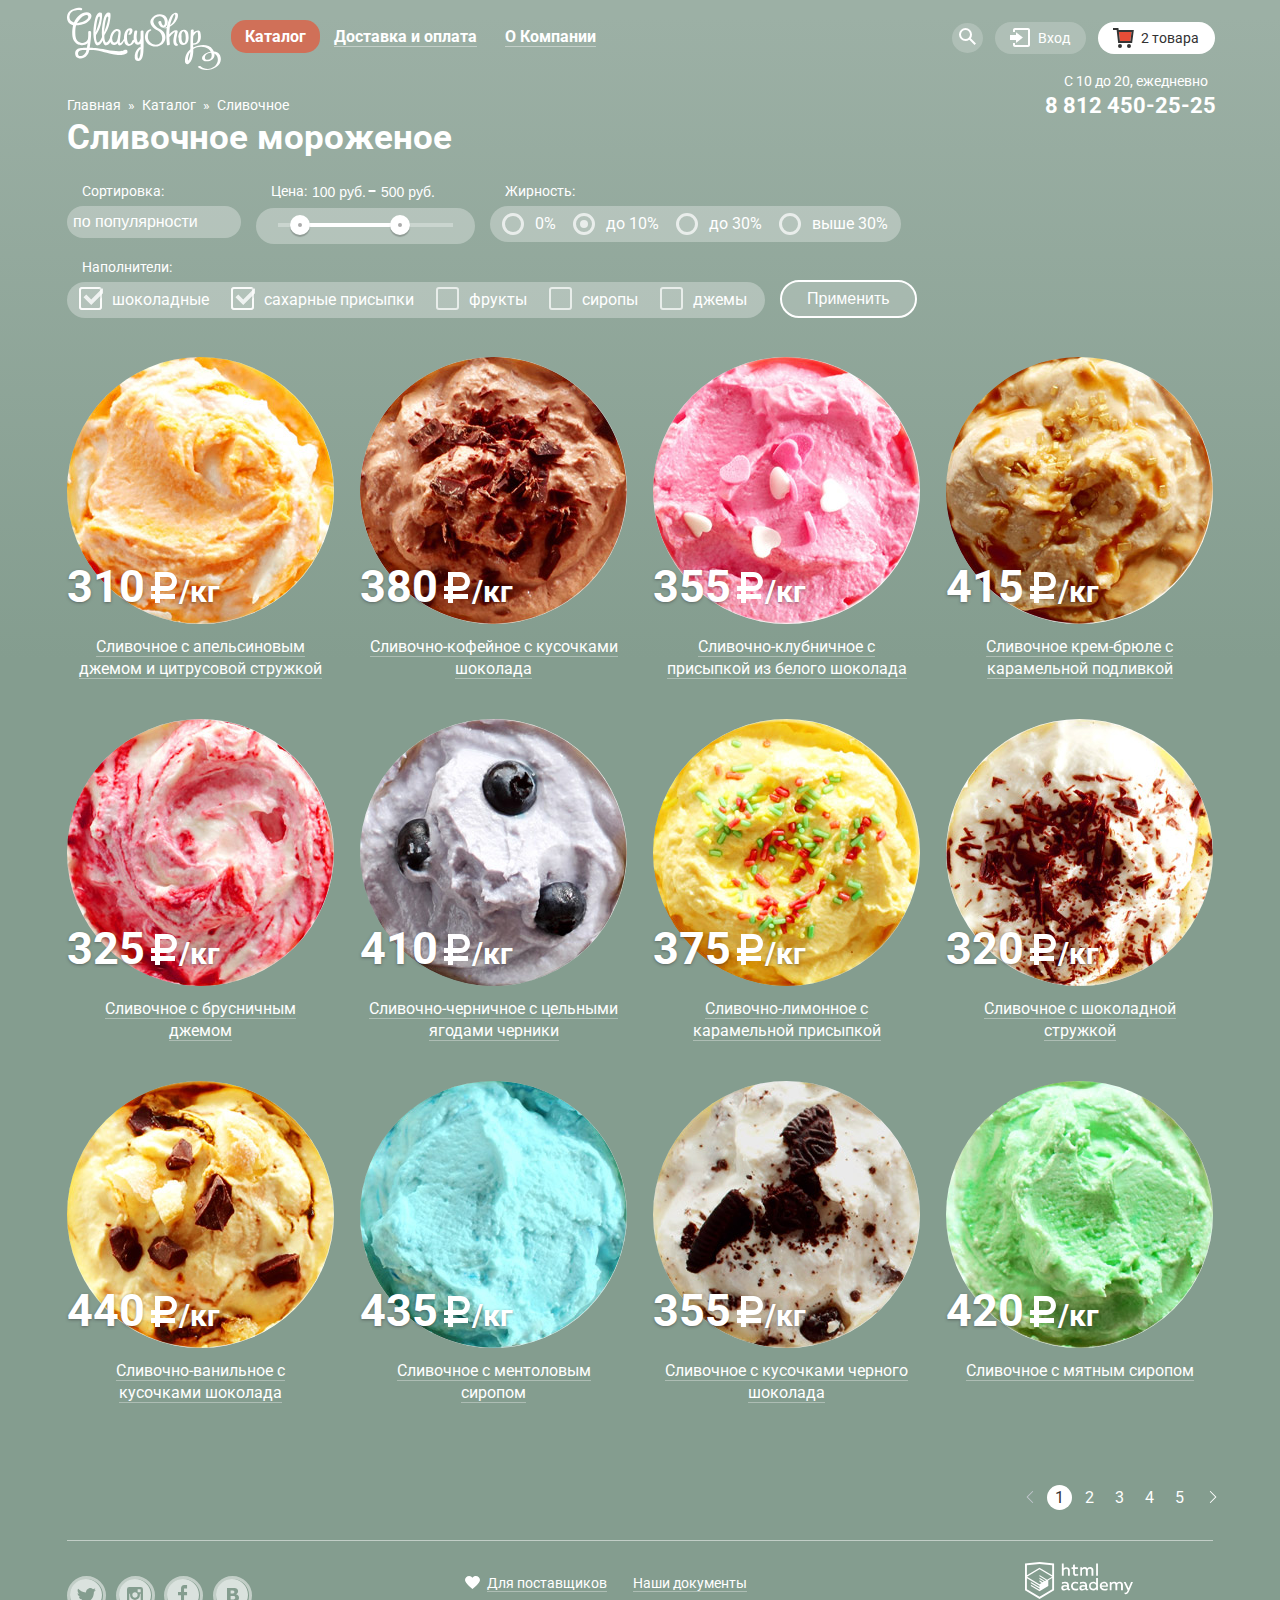
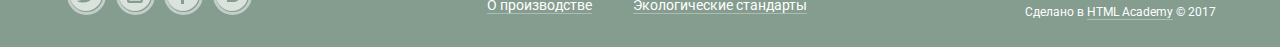
==== commit 9db6e51f: "Устранение замечаний" ====
--- a/catalog.html
+++ b/catalog.html
@@ -24,7 +24,7 @@
               <li class="menu-item menu-item-catalog">
                 <a class="general" href="catalog.html" aria-label="Каталог"><span class="catalog-label-link">Каталог</span></a>
                 <ul class="menu2">
-                  <li class="menu2-item"><a href="#" aria-label="Новинки"><p>Новинки</p></a></li>
+                  <li class="menu2-item menu2-new"><a href="#" aria-label="Новинки">Новинки</a></li>
                   <li class="menu2-item"><a class="general" href="catalog.html" aria-label="Сливочное">Сливочное</a></li>
                   <li class="menu2-item"><a href="#" aria-label="Щербеты">Щербеты</a></li>
                   <li class="menu2-item"><a href="#" aria-label="Фруктовый лед">Фруктовый лед</a></li>
@@ -75,7 +75,7 @@
                 </div>
               </li>
               <li class="basket basket-full">
-                <a class="basket-button" href="#" aria-label="Корзина">Пусто</a>
+                <a class="basket-button" href="#" aria-label="Корзина">2 товара</a>
                 <div class="basket-form">
                   <ul class="basket-form2">
                     <li class="basket-item">
@@ -136,9 +136,9 @@
                     <option value="max-cost">сначала дорогие</option>
                     <option value="fat">по жирности</option>
                   </select>
-                  <svg class="icon" xmlns="http://www.w3.org/2000/svg" width="11" height="10" viewBox="0 0 11 10">
+                  <!--<svg class="icon" xmlns="http://www.w3.org/2000/svg" width="11" height="10" viewBox="0 0 11 10">
                     <path fill="#ffffff" d="M5.5 10L0 0h11"/>
-                  </svg>
+                  </svg>-->
                 </div>
               </fieldset>
               <fieldset class="price-filt">
@@ -406,11 +406,11 @@
                 </a>
               </li>
             </ul>
-            <ul class="docs-info1">
+            <ul class="docs-info1-catalog">
               <li class="bold"><a href="#">Для поставщиков</a></li>
               <li><a href="#">О производстве</a></li>
             </ul>
-            <ul class="docs-info2">
+            <ul class="docs-info2-catalog">
               <li><a href="#">Наши документы</a></li>
               <li><a href="#">Экологические стандарты</a></li>
             </ul>
@@ -418,7 +418,7 @@
               <a href="https://htmlacademy.ru/intensive/htmlcss">
                 <img src="img/logo-htmlacademy.svg" width="108" height="39" alt="Логотип магазина 'Глейси'">
               </a>
-              <p>Сделано в <a  href="https://htmlacademy.ru/intensive/htmlcss">HTML Academy</a> &#169; 2017</p>
+              <p>Сделано в <a class="copyright" href="https://htmlacademy.ru/intensive/htmlcss">HTML Academy</a> &#169; 2017</p>
             </div>
           </footer>
         </div>
--- a/css/style.css
+++ b/css/style.css
@@ -27,10 +27,15 @@
   background-color: #849d8f;
   background-repeat: no-repeat;
   background-position: center top;
+  -webkit-transition: background-image 0.5s ease, background-color 0.5s ease;
+  -o-transition: background-image 0.5s ease, background-color 0.5s ease;
   transition: background-image 0.5s ease, background-color 0.5s ease;
 }
 
 .catalog-background {
+  background-image: -webkit-gradient(linear, left top, left bottom, color-stop(1%, #9cb0a5), color-stop(40%, #849d8f));
+  background-image: -webkit-linear-gradient(top, #9cb0a5 1%, #849d8f 40%);
+  background-image: -o-linear-gradient(top, #9cb0a5 1%, #849d8f 40%);
   background-image: linear-gradient(to bottom, #9cb0a5 1%, #849d8f 40%);
 }
 
@@ -54,6 +59,8 @@
 }
 
 .main-navigation {
+  display: -webkit-box;
+  display: -ms-flexbox;
   display: flex;
   height: 77px;
 
@@ -62,7 +69,8 @@
 }
 
 .main-header-logo {
-  align-self: flex-end;
+  -ms-flex-item-align: end;
+      align-self: flex-end;
   margin-right: 10px;
   margin-left: 27px;
   margin-bottom: 2px;
@@ -76,19 +84,23 @@
 }
 
 .container-navigation {
-  display: flex;
-  justify-content: space-between;
+  display: -webkit-box;
+  display: -ms-flexbox;
+  display: flex;
+  -webkit-box-pack: justify;
+      -ms-flex-pack: justify;
+          justify-content: space-between;
   width: 100%;
-  margin-bottom: 6px;
-}
-
-.navigation-catalog {
-  margin-bottom: 4px;
+  margin-bottom: 10px;
 }
 
 .site-navigation {
-  display: flex;
-  align-items: center;
+  display: -webkit-box;
+  display: -ms-flexbox;
+  display: flex;
+  -webkit-box-align: center;
+      -ms-flex-align: center;
+          align-items: center;
   margin: 0;
   margin-bottom: -3px;
   padding: 0;
@@ -130,7 +142,8 @@
 
 .menu-item > a:active{
   background-color: rgba(234, 234, 234, 1);
-  box-shadow: inset 0px 2px 1px 0px rgb(105, 105, 105);
+  -webkit-box-shadow: inset 0px 2px 1px 0px rgb(105, 105, 105);
+          box-shadow: inset 0px 2px 1px 0px rgb(105, 105, 105);
 }
 
 .menu-item-catalog {
@@ -156,22 +169,32 @@
   background-color: #f8f7f4;
 }
 
-.menu2 p {
+.menu2 .menu2-new {
   display: block;
   margin: 0;
-  padding: 10px 0px 12px 19px;
+  padding: 0;
+  padding-top: 6px;
 
   font-size: 14px;
   line-height: 16px;
   font-weight: bold;
   color: #323232;
-
-  border-bottom: 1px solid #d1d0ce;
-}
+}
+
+.menu2-new hr {
+    padding: 0;
+    margin: 0;
+    margin-left: 8px;
+    width: 128px;
+    color: #d1d0ce;
+    opacity: 0.2;
+    height: 1px;
+   }
+
 
 .menu2 a {
   display: block;
-  padding: 9px 0px 6px 19px;
+  padding: 6px 0px 10px 19px;
 
   font-size: 14px;
   line-height: 16px;
@@ -189,7 +212,6 @@
 .menu2-item a:hover,
 .menu2-item a:focus {
   background-color: rgba(208, 112, 88, 0.2);
-
 }
 
 .menu2-item a:active {
@@ -201,9 +223,14 @@
 }
 
 .user-navigation {
-  display: flex;
-  flex-wrap: wrap;
-  align-items: center;
+  display: -webkit-box;
+  display: -ms-flexbox;
+  display: flex;
+  -ms-flex-wrap: wrap;
+      flex-wrap: wrap;
+  -webkit-box-align: center;
+      -ms-flex-align: center;
+          align-items: center;
   margin: 0;
   padding: 0;
   width: 310px;
@@ -242,7 +269,7 @@
 .search-navigation {
   position: relative;
   margin-bottom: 3px;
-  padding-top: 16px;
+  padding-top: 20px;
   padding-bottom: 12px;
 }
 
@@ -271,8 +298,7 @@
   top: 47px;
   display: none;
   margin: 0;
-  padding: 0;
-  padding: 20px 15px;
+  padding: 15px 15px;
   border-radius: 5px;
   list-style: none;
   background-color: #f8f7f4;
@@ -280,22 +306,23 @@
 
 .search-form input {
   width: 300px;
-  padding: 9px;
+  padding: 20px 15px;
   border: 1px solid #d3d3d3;
   border-radius: 5px;
   font: inherit;
+  line-height: 24px;
   background-color: #ffffff;
   color: #323232;
 }
 
 .search-form input:hover {
-  padding: 8px;
+  padding: 20px;
   border: 2px solid rgba(154,154,154,0.52);
   color: #323232;
 }
 
 .search-form input:focus {
-  padding: 8px;
+  padding: 20px;
   border: 2px solid rgba(46,136,228,0.52);
   сolor: #323232;
 }
@@ -307,7 +334,7 @@
 
 .login-navigation {
   position: relative;
-  padding-top: 16px;
+  padding-top: 20px;
   padding-bottom: 12px;
 }
 
@@ -349,7 +376,7 @@
 }
 
 .basket .basket-button {
-  padding-right: 33px;
+  padding-right: 16px;
 }
 
 .basket-full .basket-button::before {
@@ -380,6 +407,10 @@
   background-image: url("../img/basket-red.svg");
 }
 
+.basket-button1 {
+  padding-right: 30px;
+}
+
 .login-navigation:hover .login-form {
   display: block;
 }
@@ -438,22 +469,31 @@
 .login-link1:hover,
 .login-link2:hover,
 .login-link1:focus,
-.login-link2:focus
+.login-link2:focus,
 .login-link1:active,
 .login-link2:active {
-  color: #ffbc9e;
+  color: #e84d37;
 }
 
 .login-form-link {
-  display: flex;
-  flex-direction: row-reverse;
-  justify-content: space-between;
-  align-items: flex-start;
+  display: -webkit-box;
+  display: -ms-flexbox;
+  display: flex;
+  -webkit-box-orient: horizontal;
+  -webkit-box-direction: reverse;
+      -ms-flex-direction: row-reverse;
+          flex-direction: row-reverse;
+  -webkit-box-pack: justify;
+      -ms-flex-pack: justify;
+          justify-content: space-between;
+  -webkit-box-align: start;
+      -ms-flex-align: start;
+          align-items: flex-start;
 }
 
 .links {
   margin: 0;
-  margin-left: 17px;
+  margin-left: 10px;
 
   font-size: 13px;
   line-height: 24px;
@@ -470,7 +510,7 @@
 }
 
 .basket {
-  padding-top: 16px;
+  padding-top: 20px;
   padding-bottom: 12px;
 }
 
@@ -501,8 +541,13 @@
 }
 
 .basket-form > li{
-  display: flex;
-  flex-direction: column;
+  display: -webkit-box;
+  display: -ms-flexbox;
+  display: flex;
+  -webkit-box-orient: vertical;
+  -webkit-box-direction: normal;
+      -ms-flex-direction: column;
+          flex-direction: column;
 }
 
 .basket-form2 {
@@ -519,11 +564,17 @@
   font-size: 13px;
   line-height: 16px;
   color: #323232;
-  display: flex;
-  align-items: center;
+  display: -webkit-box;
+  display: -ms-flexbox;
+  display: flex;
+  -webkit-box-align: center;
+      -ms-flex-align: center;
+          align-items: center;
 }
 
 .basket-item a {
+  display: -webkit-box;
+  display: -ms-flexbox;
   display: flex;
   color: #323232;
 }
@@ -534,7 +585,8 @@
 }
 
 .basket-item2 .basket-item-title {
-  align-self: flex-end;
+  -ms-flex-item-align: end;
+      align-self: flex-end;
 }
 
 .delete-basket {
@@ -561,11 +613,15 @@
 }
 
 .delete-basket::before {
-  transform: rotate(45deg);
+  -webkit-transform: rotate(45deg);
+      -ms-transform: rotate(45deg);
+          transform: rotate(45deg);
 }
 
 .delete-basket::after {
-  transform: rotate(-45deg);
+  -webkit-transform: rotate(-45deg);
+      -ms-transform: rotate(-45deg);
+          transform: rotate(-45deg);
 }
 
 .basket-item-img {
@@ -605,7 +661,8 @@
 }
 
 .basket-order-button {
-  align-self: flex-end;
+  -ms-flex-item-align: end;
+      align-self: flex-end;
   padding: 10px 15px;
   margin-bottom: 10px;
 
@@ -615,7 +672,8 @@
 }
 
 main {
-  box-sizing: border-box;
+  -webkit-box-sizing: border-box;
+          box-sizing: border-box;
   width: 1200px;
   min-width: 940px;
   margin: 0 auto;
@@ -632,9 +690,15 @@
 }
 
 .user-contact {
-  display: flex;
-  align-items: center;
-  justify-content: space-between;
+  display: -webkit-box;
+  display: -ms-flexbox;
+  display: flex;
+  -webkit-box-align: center;
+      -ms-flex-align: center;
+          align-items: center;
+  -webkit-box-pack: justify;
+      -ms-flex-pack: justify;
+          justify-content: space-between;
   margin: 0;
   padding: 0;
   margin-top: -8px;
@@ -642,6 +706,11 @@
 
   font-size: 14px;
   line-height: 14px;
+}
+
+.user-contact-catalog {
+  margin-top: -3px;
+  margin-bottom: -3px;
 }
 
 .info-contacts a {
@@ -664,11 +733,13 @@
 }
 
 .user-contact-index {
-  justify-content: flex-end;
+  -webkit-box-pack: end;
+      -ms-flex-pack: end;
+          justify-content: flex-end;
 }
 
 .user-contact-index .info-contacts {
-  padding-top: 4px;
+  padding-top: 6px;
 }
 
 .user-contact-index .info-contacts {
@@ -691,12 +762,13 @@
   margin: 0 auto;
   padding: 0 20px;
   position: relative;
-  padding-top: 275px;
+  padding-top: 245px;
   text-align: center;
   color: #ffffff;
 }
 
 .slider-list {
+  top: 20px;
   margin: 0;
   padding: 0;
   list-style: none;
@@ -781,9 +853,13 @@
   text-decoration: none;
   text-shadow: 0 2px 5px rgba(160, 32, 11, 0.76);
   background-color: #f26843;
+  background-image: -webkit-gradient(linear, left top, left bottom, from(#f26843), to(#e74a35));
+  background-image: -webkit-linear-gradient(top, #f26843 0%, #e74a35 100%);
+  background-image: -o-linear-gradient(top, #f26843 0%, #e74a35 100%);
   background-image: linear-gradient(to bottom, #f26843 0%, #e74a35 100%);
   border-radius: 30px;
-  box-shadow: 0 1px 1px rgba(172, 16, 0, 1);
+  -webkit-box-shadow: 0 1px 1px rgba(172, 16, 0, 1);
+          box-shadow: 0 1px 1px rgba(172, 16, 0, 1);
   border: none;
   cursor: pointer;
 }
@@ -791,27 +867,41 @@
 .button:hover,
 .button:focus {
   background-color: #ed705e;
+  background-image: -webkit-gradient( linear, left top, right top, from(#ed705e), to(#f58669));
+  background-image: -webkit-linear-gradient( left, #ed705e 0%, #f58669 100%);
+  background-image: -o-linear-gradient( left, #ed705e 0%, #f58669 100%);
   background-image: linear-gradient( 90deg, #ed705e 0%, #f58669 100%);
-  box-shadow: 0px 2px 0px 0px rgba(172, 16, 0, 1);
+  -webkit-box-shadow: 0px 2px 0px 0px rgba(172, 16, 0, 1);
+          box-shadow: 0px 2px 0px 0px rgba(172, 16, 0, 1);
 }
 
 .button:active {
   background-color: #e74a35;
-  box-shadow: inset 0px 2px 2px 0px rgba(148, 39, 24, 1);
+  -webkit-box-shadow: inset 0px 2px 2px 0px rgba(148, 39, 24, 1);
+          box-shadow: inset 0px 2px 2px 0px rgba(148, 39, 24, 1);
 }
 
 .presents {
-  display: flex;
-  justify-content: space-between;
-  padding: 0;
-  padding-top: 13px;
+  display: -webkit-box;
+  display: -ms-flexbox;
+  display: flex;
+  -webkit-box-pack: justify;
+      -ms-flex-pack: justify;
+          justify-content: space-between;
+  padding: 0;
+  padding-top: 42px;
 
   font-weight: 700;
 }
 
 .presents > div {
-  display: flex;
-  flex-direction: column;
+  display: -webkit-box;
+  display: -ms-flexbox;
+  display: flex;
+  -webkit-box-orient: vertical;
+  -webkit-box-direction: normal;
+      -ms-flex-direction: column;
+          flex-direction: column;
   width: 560px;
   min-height: 206px;
   padding-bottom: 23px;
@@ -828,7 +918,7 @@
   padding: 0;
   padding-left: 18px;
   padding-right: 25px;
-  padding-top: 15px;
+  padding-top: 2px;
 }
 
 .present-raspberry h3,
@@ -858,7 +948,8 @@
 
 .presents .btn-rsp,
 .presents .btn-ch {
-  align-self: flex-end;
+  -ms-flex-item-align: end;
+      align-self: flex-end;
   margin-right: 22px;
   margin-top: 45px;
   padding: 12px 23px;
@@ -888,7 +979,7 @@
 .about-us {
   min-height: 256px;
   margin: 0px;
-  padding: 24px 20px;
+  padding: 22px 20px;
   border-radius: 15px;
   color: #323232;
   background-color: #f1e8d5;
@@ -914,8 +1005,12 @@
   padding: 0;
   margin: 40px 0px;
   min-height: 220px;
-  display: flex;
-  justify-content: space-between;
+  display: -webkit-box;
+  display: -ms-flexbox;
+  display: flex;
+  -webkit-box-pack: justify;
+      -ms-flex-pack: justify;
+          justify-content: space-between;
 }
 
 .blog-news,
@@ -971,7 +1066,9 @@
   color: #323232;
   background-color: #f8f7f4;
   border: 5px solid #fe9e90;
-  border-image: url("../img/bg-post.svg") 5 round round;
+  -webkit-border-image: url("../img/bg-post.svg") 5 round round;
+       -o-border-image: url("../img/bg-post.svg") 5 round round;
+          border-image: url("../img/bg-post.svg") 5 round round;
 }
 
 .mail-distrib p {
@@ -1016,9 +1113,15 @@
 }
 
 .map {
-  display: flex;
-  justify-content: flex-end;
-  align-items: center;
+  display: -webkit-box;
+  display: -ms-flexbox;
+  display: flex;
+  -webkit-box-pack: end;
+      -ms-flex-pack: end;
+          justify-content: flex-end;
+  -webkit-box-align: center;
+      -ms-flex-align: center;
+          align-items: center;
   position: relative;
   height: 427px;
   margin: 0 -27px;
@@ -1066,8 +1169,8 @@
 }
 
 .map-contact-button {
-  margin-top: 25px;
-  margin-bottom: 32px;
+  margin-top: 28px;
+  margin-bottom: 30px;
   padding: 10px 28px;
 
   font-size: 18px;
@@ -1075,12 +1178,18 @@
 }
 
 .main-footer {
-  display: flex;
-  justify-content: space-between;
-  align-items: center;
+  display: -webkit-box;
+  display: -ms-flexbox;
+  display: flex;
+  -webkit-box-pack: justify;
+      -ms-flex-pack: justify;
+          justify-content: space-between;
+  -webkit-box-align: center;
+      -ms-flex-align: center;
+          align-items: center;
   width: 1146px;
   margin: 0 auto;
-  padding: 28px 0px 27px 0px;
+  padding: 30px 0px 27px 0px;
   border-top: 1px solid rgba(255,255,255,0.5);
 
   font-size: 14px;
@@ -1088,8 +1197,12 @@
 }
 
 .footer-social {
-  display: flex;
-  justify-content: space-between;
+  display: -webkit-box;
+  display: -ms-flexbox;
+  display: flex;
+  -webkit-box-pack: justify;
+      -ms-flex-pack: justify;
+          justify-content: space-between;
   width: 185px;
   margin: 0;
   padding: 0;
@@ -1097,6 +1210,8 @@
 }
 
 .docs {
+  display: -webkit-box;
+  display: -ms-flexbox;
   display: flex;
   width: 345px;
   margin-top: -10px;
@@ -1107,8 +1222,13 @@
 
 .docs-info1,
 .docs-info2 {
-  display: flex;
-  flex-direction: column;
+  display: -webkit-box;
+  display: -ms-flexbox;
+  display: flex;
+  -webkit-box-orient: vertical;
+  -webkit-box-direction: normal;
+      -ms-flex-direction: column;
+          flex-direction: column;
   margin: 0;
   padding: 0;
   list-style: none;
@@ -1121,6 +1241,30 @@
 
 .docs-info1 li:last-of-type,
 .docs-info2 li:last-of-type {
+  padding-top: 4px;
+}
+
+.docs-info1-catalog,
+.docs-info2-catalog {
+  display: -webkit-box;
+  display: -ms-flexbox;
+  display: flex;
+  -webkit-box-orient: vertical;
+  -webkit-box-direction: normal;
+      -ms-flex-direction: column;
+          flex-direction: column;
+  margin: 0;
+  padding: 0;
+  list-style: none;
+}
+
+.docs-info1-catalog li:first-of-type,
+.docs-info2-catalog li:first-of-type {
+  margin-top: 8px;
+}
+
+.docs-info1-catalog li:last-of-type,
+.docs-info2-catalog li:last-of-type {
   padding-top: 4px;
 }
 
@@ -1157,24 +1301,34 @@
 .footer-social a,
 .docs-info1 a,
 .docs-info2 a,
+.docs-info1-catalog a,
+.docs-info2-catalog a,
 .copyright {
   color: #ffffff;
 }
 
 .docs-info1 a,
 .docs-info2 a,
+.docs-info1-catalog a,
+.docs-info2-catalog a,
 .copyright {
   border-bottom: 1px solid #adbdb4;
 }
 
 .docs-info1 a:hover,
 .docs-info2 a:hover,
+.docs-info1-catalog a:hover,
+.docs-info2-catalog a:hover,
 .copyright:hover,
 .docs-info1 a:focus,
-.docs-info2 a:focus
+.docs-info2 a:focus,
+.docs-info1-catalog a:focus,
+.docs-info2-catalog a:focus,
 .copyright:focus,
 .docs-info1 a:active,
-.docs-info1 a:active,
+.docs-info2 a:active,
+.docs-info1-catalog a:active,
+.docs-info2-catalog a:active,
 .copyright.general {
   color: #ffbc9e;
   border-bottom-color: #ffbc9e;
@@ -1206,9 +1360,26 @@
   background-position: 0 0;
 }
 
+.docs-info1-catalog li:first-of-type::before {
+  content: "";
+  position: absolute;
+  left: -22px;
+  top: 10px;
+  width: 15px;
+  height: 15px;
+  background-image: url("../img/heart.svg");
+  background-repeat: no-repeat;
+  background-position: 0 0;
+}
+
 .user {
-  display: flex;
-  flex-direction: column;
+  display: -webkit-box;
+  display: -ms-flexbox;
+  display: flex;
+  -webkit-box-orient: vertical;
+  -webkit-box-direction: normal;
+      -ms-flex-direction: column;
+          flex-direction: column;
 }
 
 .feadback-item {
@@ -1246,7 +1417,8 @@
 }
 
 .feedback-button {
-  align-self: flex-end;
+  -ms-flex-item-align: end;
+      align-self: flex-end;
   padding: 10px 25px;
 }
 
@@ -1261,6 +1433,8 @@
 }
 
 .breadcrumbs {
+  display: -webkit-box;
+  display: -ms-flexbox;
   display: flex;
   margin: 0;
   margin-top: 18px;
@@ -1287,12 +1461,13 @@
 .filters fieldset {
   margin: 0;
   margin-right: 15px;
+
   padding: 0;
   border: none;
 }
 
 .filters legend {
-  margin-left: 15px;
+  margin-left: 13px;
   margin-bottom: 7px;
 
   font-size: 14px;
@@ -1316,12 +1491,18 @@
   position: relative;
   display: inline-block;
   vertical-align: top;
-  padding: 7px 8px 7px 15px;
+  padding: 7px 0px 7px 6px;
 
   color: #323232;
   font-size: 14px;
   font-weight: 400;
   line-height: 16px;
+}
+
+.filter-select1:focus,
+.filter-select1:hover {
+  color: #333333;
+  background-color: rgba(255, 255, 255, 1);
 }
 
 .filter-sort {
@@ -1332,7 +1513,9 @@
   line-height: 18px;
   background-color: transparent;
   border: none;
-  appearance: none;
+  -webkit-appearance: none;
+     -moz-appearance: none;
+          appearance: none;
 }
 
 .filter-sort:focus,
@@ -1354,7 +1537,8 @@
   top: 14px;
   z-index: 1;
   pointer-events: none;
-  box-sizing: border-box;
+  -webkit-box-sizing: border-box;
+          box-sizing: border-box;
 }
 
 
@@ -1385,7 +1569,7 @@
 .max-price {
   width: 60px;
   margin-right: 6px;
-  margin-top: -2px;
+  margin-top: 0px;
 }
 
 .price-leg::after {
@@ -1396,7 +1580,9 @@
   width: 7px;
   height: 2px;
   background: #ffffff;
-  transform: translate(-50%, -50%);
+  -webkit-transform: translate(-50%, -50%);
+      -ms-transform: translate(-50%, -50%);
+          transform: translate(-50%, -50%);
 }
 
 .price-filt {
@@ -1410,16 +1596,16 @@
 }
 
 .skroll {
-    position: absolute;
-    bottom: 17px;
-    left: 17px;
+  position: absolute;
+  bottom: 17px;
+  left: 17px;
 }
 
 .skroll2 {
-    width: 175px;
-    height: 4px;
-    background: rgba(255,255,255,.3);
-    margin-left: 5px;
+  width: 175px;
+  height: 4px;
+  background: rgba(255,255,255,.3);
+  margin-left: 5px;
 }
 
 .skroll-field {
@@ -1438,7 +1624,8 @@
   background: #ababab;
   border: 8px solid #ffffff;
   border-radius: 50%;
-  box-shadow: 0 2px 1px 0 rgba(0, 1, 1, 0.2);
+  -webkit-box-shadow: 0 2px 1px 0 rgba(0, 1, 1, 0.2);
+          box-shadow: 0 2px 1px 0 rgba(0, 1, 1, 0.2);
   cursor: pointer;
 }
 
@@ -1467,14 +1654,17 @@
   display: inline-block;
   vertical-align: top;
   padding-left: 33px;
-  padding-right: 14px;
+  padding-right: 13px;
 }
 
 .filter-option label {
   position: relative;
   display: block;
   cursor: pointer;
-  user-select: none;
+  -webkit-user-select: none;
+     -moz-user-select: none;
+      -ms-user-select: none;
+          user-select: none;
 }
 
 .filter-input-radio + label::before{
@@ -1563,8 +1753,9 @@
 }
 
 .filter-button {
-  align-self: flex-end;
-  padding: 8px 28px;
+  -ms-flex-item-align: end;
+      align-self: flex-end;
+  padding: 8px 25px;
   border: 2px solid #ffffff;
   border-radius: 25px;
 
@@ -1588,18 +1779,25 @@
   color: #323232;
   background-color: rgba(234, 234, 234, 1);
   border: none;
-  box-shadow: inset 0px 2px 1px 0px rgb(105, 105, 105);
+  -webkit-box-shadow: inset 0px 2px 1px 0px rgb(105, 105, 105);
+          box-shadow: inset 0px 2px 1px 0px rgb(105, 105, 105);
 }
 
 .pagination {
-  display: flex;
-  justify-content: flex-end;
-  align-items: flex-end;
+  display: -webkit-box;
+  display: -ms-flexbox;
+  display: flex;
+  -webkit-box-pack: end;
+      -ms-flex-pack: end;
+          justify-content: flex-end;
+  -webkit-box-align: end;
+      -ms-flex-align: end;
+          align-items: flex-end;
   margin: 0;
   padding: 0;
   padding-bottom: 31px;
-  margin-right: -15px;
-  height: 56px;
+  margin-right: -17px;
+  height: 54px;
   list-style: none;
 }
 
@@ -1636,7 +1834,9 @@
 }
 
 .preview svg {
-  transform: rotate(180deg);
+  -webkit-transform: rotate(180deg);
+      -ms-transform: rotate(180deg);
+          transform: rotate(180deg);
 }
 
 .preview:hover,
@@ -1645,9 +1845,13 @@
 }
 
 .about-us-list {
-  display: flex;
-  flex-wrap: wrap;
-  justify-content: space-around;
+  display: -webkit-box;
+  display: -ms-flexbox;
+  display: flex;
+  -ms-flex-wrap: wrap;
+      flex-wrap: wrap;
+  -ms-flex-pack: distribute;
+      justify-content: space-around;
   margin: 0;
   padding: 0;
 }
@@ -1705,6 +1909,17 @@
   margin-right: 31px;
 }
 
+.docs-info1-catalog {
+  position: relative;
+  margin-left: 17px;
+  margin-right: -193px;
+  margin-top: -12px;
+}
+
+.docs-info2-catalog {
+  margin-top: -12px;
+}
+
 .footer-copyright {
   width: 215px;
   margin-right: -27px;
@@ -1728,6 +1943,8 @@
 
 .filters1,
 .filters2 {
+  display: -webkit-box;
+  display: -ms-flexbox;
   display: flex;
 }
 
@@ -1749,7 +1966,8 @@
 }
 
 .fat-select legend {
-  margin-left: 14px;
+  margin-left: 13px;
+  margin-top: 1px;
 }
 
 .fat-select .filter-select {
@@ -1757,9 +1975,14 @@
 }
 
 .catalog {
-  display: flex;
-  flex-wrap: wrap;
-  justify-content: space-between;
+  display: -webkit-box;
+  display: -ms-flexbox;
+  display: flex;
+  -ms-flex-wrap: wrap;
+      flex-wrap: wrap;
+  -webkit-box-pack: justify;
+      -ms-flex-pack: justify;
+          justify-content: space-between;
   margin: 0;
   padding:0;
   list-style: none;
@@ -1770,9 +1993,16 @@
 }
 
 .catalog-item {
-  display: flex;
-  justify-content: flex-end;
-  flex-direction: column;
+  display: -webkit-box;
+  display: -ms-flexbox;
+  display: flex;
+  -webkit-box-pack: end;
+      -ms-flex-pack: end;
+          justify-content: flex-end;
+  -webkit-box-orient: vertical;
+  -webkit-box-direction: normal;
+      -ms-flex-direction: column;
+          flex-direction: column;
   position: relative;
   width: 267px;
   min-height: 324px;
@@ -1795,7 +2025,7 @@
 .catalog-item-price {
   position: absolute;
   margin: 0;
-  bottom: 66px;
+  bottom: 67px;
   font-size: 45px;
   line-height: 45px;
   font-weight: bold;
@@ -1832,7 +2062,7 @@
 .catalog-item-name {
   margin: 0;
   min-height: 45px;
-  padding-left: 6px;
+  padding-left: 7px;
   padding-right: 7px;
   text-align: center;
   z-index: 9;
@@ -1883,7 +2113,8 @@
 .catalog-item:hover::after,
 .catalog-item:focus::after {
   background-color: rgba(248, 247, 244, 0.2);
-  box-shadow: 0 20px 20px 0 rgba(0, 0, 0, 0.4);
+  -webkit-box-shadow: 0 20px 20px 0 rgba(0, 0, 0, 0.4);
+          box-shadow: 0 20px 20px 0 rgba(0, 0, 0, 0.4);
   z-index: 7;
 }
 
@@ -1892,28 +2123,55 @@
   z-index: 10;
 }
 
+@-webkit-keyframes bounce {
+  0% {
+    -webkit-transform: translateY(-2000px);
+            transform: translateY(-2000px);
+  }
+
+  70% {
+    -webkit-transform: translateY(30px);
+            transform: translateY(30px);
+  }
+
+  90% {
+    -webkit-transform: translateY(-10px);
+            transform: translateY(-10px);
+  }
+
+  100% {
+    -webkit-transform: translateY(0);
+            transform: translateY(0);
+  }
+}
+
 @keyframes bounce {
   0% {
-    transform: translateY(-2000px);
+    -webkit-transform: translateY(-2000px);
+            transform: translateY(-2000px);
   }
 
   70% {
-    transform: translateY(30px);
+    -webkit-transform: translateY(30px);
+            transform: translateY(30px);
   }
 
   90% {
-    transform: translateY(-10px);
+    -webkit-transform: translateY(-10px);
+            transform: translateY(-10px);
   }
 
   100% {
-    transform: translateY(0);
+    -webkit-transform: translateY(0);
+            transform: translateY(0);
   }
 }
 
-@keyframes shake {
+@-webkit-keyframes shake {
   0%,
   100% {
-    transform: translateX(0);
+    -webkit-transform: translateX(0);
+            transform: translateX(0);
   }
 
   10%,
@@ -1921,14 +2179,41 @@
   50%,
   70%,
   90% {
-    transform: translateX(-10px);
+    -webkit-transform: translateX(-10px);
+            transform: translateX(-10px);
   }
 
   20%,
   40%,
   60%,
   80% {
-    transform: translateX(10px);
+    -webkit-transform: translateX(10px);
+            transform: translateX(10px);
+  }
+}
+
+@keyframes shake {
+  0%,
+  100% {
+    -webkit-transform: translateX(0);
+            transform: translateX(0);
+  }
+
+  10%,
+  30%,
+  50%,
+  70%,
+  90% {
+    -webkit-transform: translateX(-10px);
+            transform: translateX(-10px);
+  }
+
+  20%,
+  40%,
+  60%,
+  80% {
+    -webkit-transform: translateX(10px);
+            transform: translateX(10px);
   }
 }
 
@@ -1952,11 +2237,13 @@
 
 .modal-show {
   display: block;
-  animation: bounce 0.6s;
+  -webkit-animation: bounce 0.6s;
+          animation: bounce 0.6s;
 }
 
 .modal-error {
-  animation: shake 0.6s;
+  -webkit-animation: shake 0.6s;
+          animation: shake 0.6s;
 }
 
 .feedback-form {
@@ -1991,16 +2278,25 @@
 }
 
 .feedback-button-close::before {
-  transform: rotate(45deg);
+  -webkit-transform: rotate(45deg);
+      -ms-transform: rotate(45deg);
+          transform: rotate(45deg);
 }
 
 .feedback-button-close::after {
-  transform: rotate(-45deg);
+  -webkit-transform: rotate(-45deg);
+      -ms-transform: rotate(-45deg);
+          transform: rotate(-45deg);
 }
 
 .user {
-  display: flex;
-  flex-direction: column;
+  display: -webkit-box;
+  display: -ms-flexbox;
+  display: flex;
+  -webkit-box-orient: vertical;
+  -webkit-box-direction: normal;
+      -ms-flex-direction: column;
+          flex-direction: column;
 }
 
 .feedback-item {
@@ -2025,13 +2321,6 @@
   padding: 8px;
   color: #323232;
 }
-/*
-.feedback-form input:hover,
-.feedback-form textarea:hover {
-  border: 2px solid rgba(154,154,154,0.52);
-  padding: 8px;
-  color: #323232;
-}*/
 
 .feedback-form input[type="text"],
 .feedback-form input[type="email"] {
@@ -2045,6 +2334,7 @@
 }
 
 .button. feedback-button {
-  align-self: flex-end;
+  -ms-flex-item-align: end;
+      align-self: flex-end;
   padding: 10px 25px;
 }
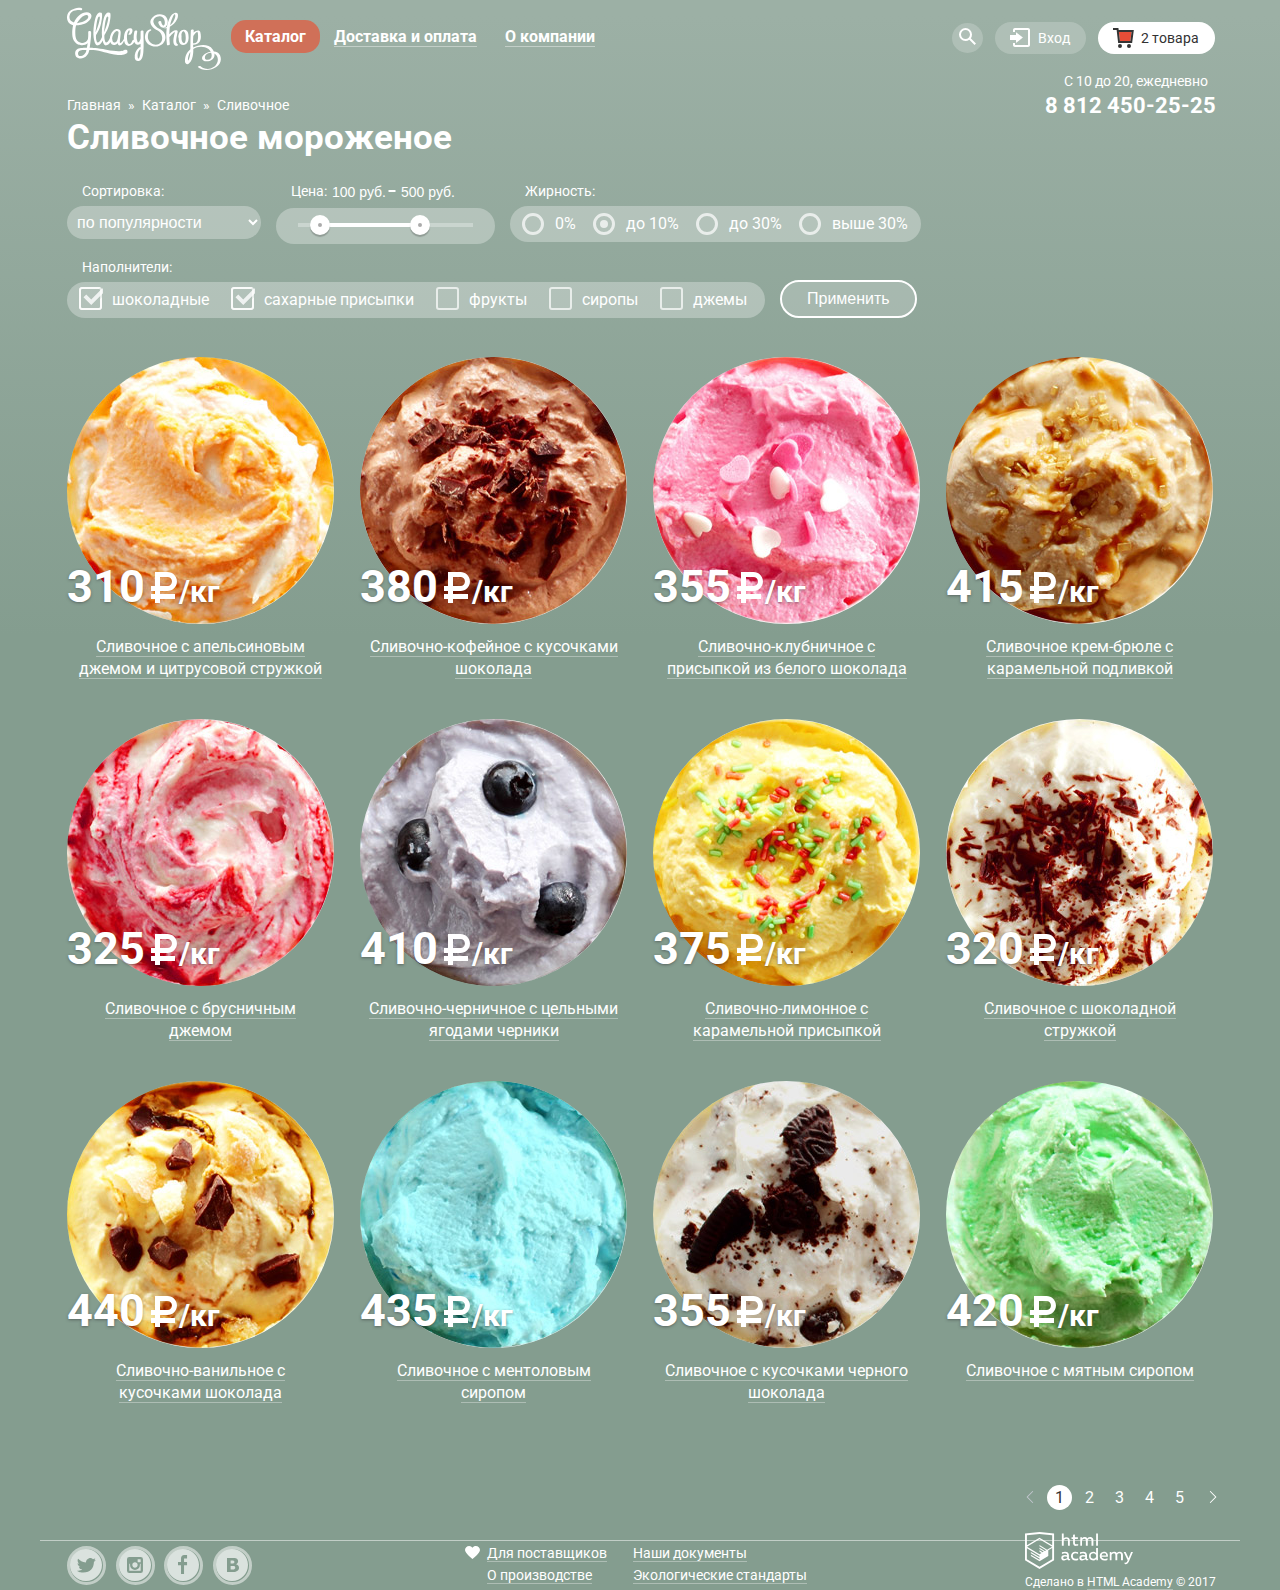
==== commit 4ef481fd: "Красивости для финальной проверки" ====
--- a/catalog.html
+++ b/catalog.html
@@ -35,7 +35,7 @@
                 <a class="menu-item-link" href="#" aria-label="Доставка и оплата"><span class="catalog-label-link">Доставка и оплата</span></a>
               </li>
               <li class="menu-item">
-                <a class="menu-item-link" href="#" aria-label="О компании"><span class="catalog-label-link">О Компании</span></a>
+                <a class="menu-item-link" href="#" aria-label="О компании"><span class="catalog-label-link">О компании</span></a>
               </li>
             </ul>
             <ul class="user-navigation">
@@ -423,4 +423,5 @@
           </footer>
         </div>
   </body>
+  <!--у меня Macbook, в ие проверить не могу-->
 </html>
--- a/css/style.css
+++ b/css/style.css
@@ -56,6 +56,7 @@
 .main-header {
   width: 1200px;
   margin: 0 auto;
+  padding: 0px 27px;
 }
 
 .main-navigation {
@@ -306,7 +307,7 @@
 
 .search-form input {
   width: 300px;
-  padding: 20px 15px;
+  padding: 10px 10px;
   border: 1px solid #d3d3d3;
   border-radius: 5px;
   font: inherit;
@@ -1189,7 +1190,7 @@
           align-items: center;
   width: 1146px;
   margin: 0 auto;
-  padding: 30px 0px 27px 0px;
+  padding: 0px 27px;
   border-top: 1px solid rgba(255,255,255,0.5);
 
   font-size: 14px;
@@ -1513,9 +1514,6 @@
   line-height: 18px;
   background-color: transparent;
   border: none;
-  -webkit-appearance: none;
-     -moz-appearance: none;
-          appearance: none;
 }
 
 .filter-sort:focus,
